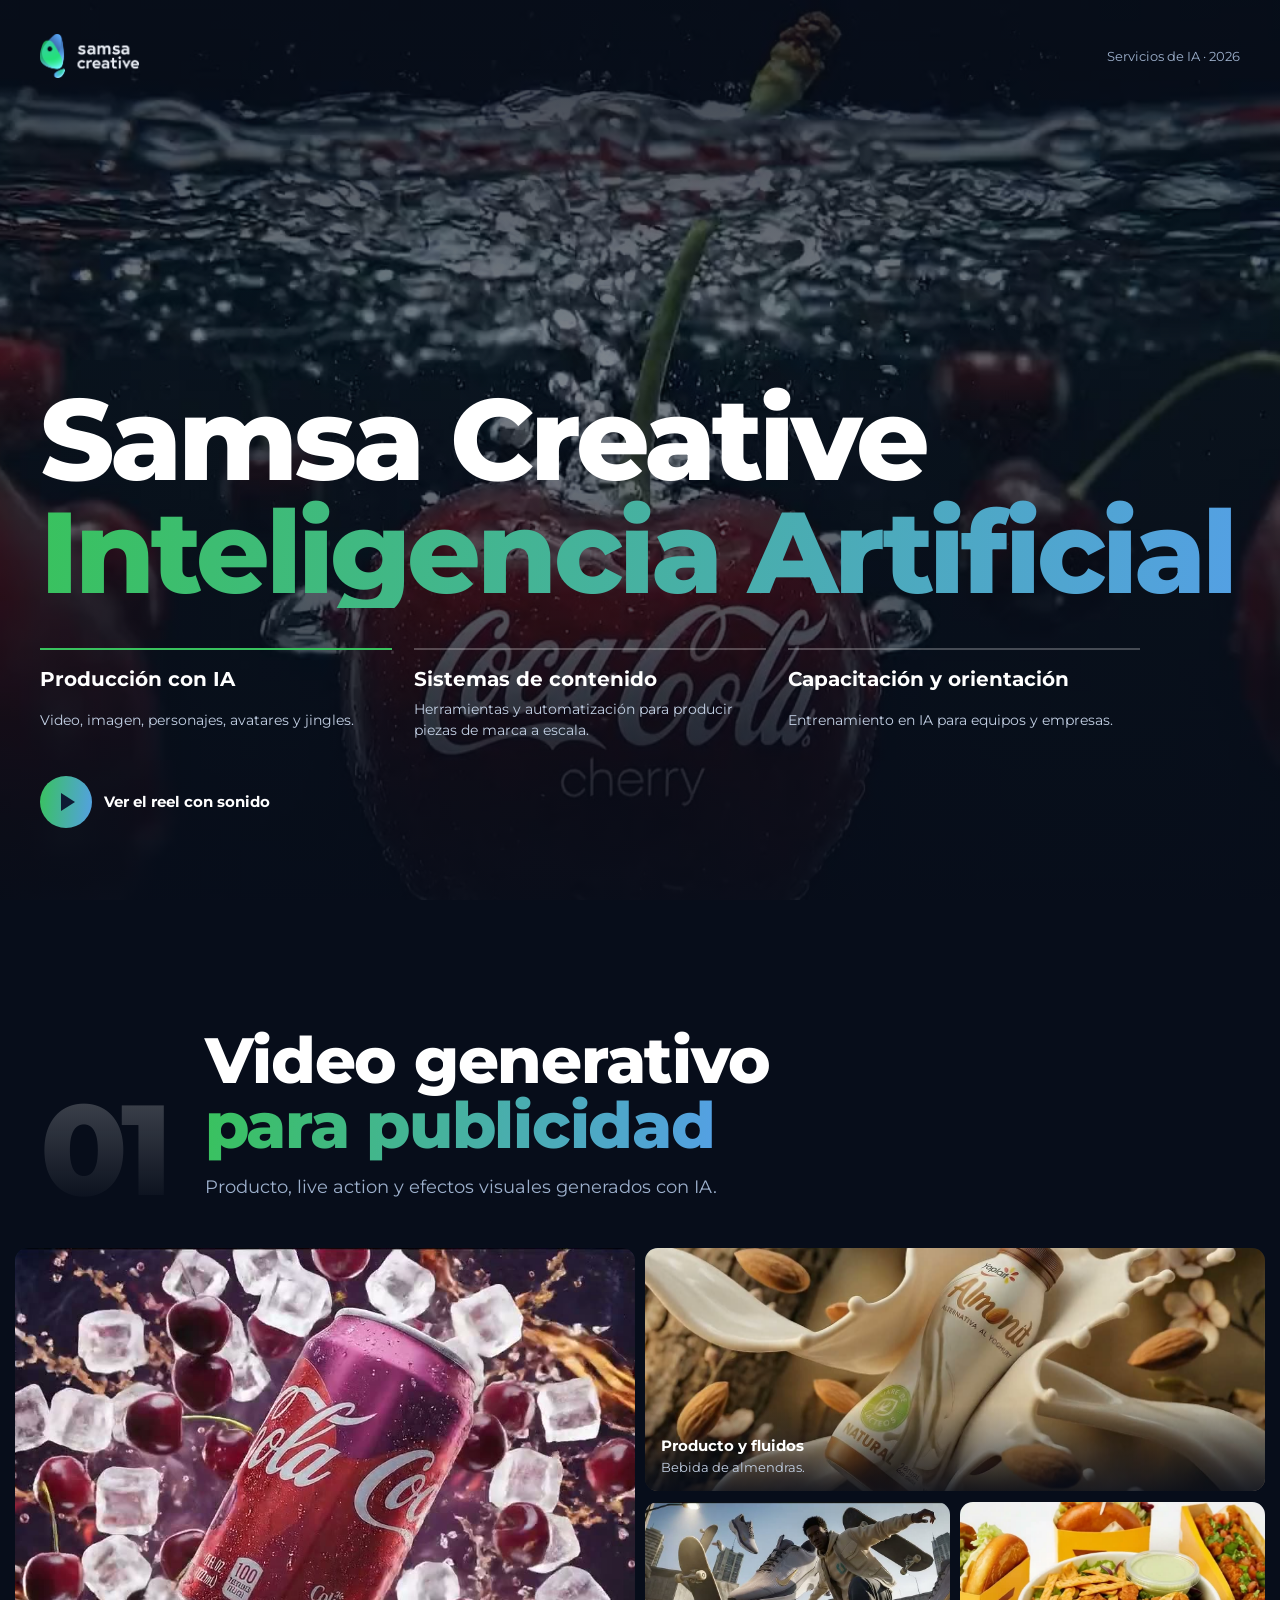
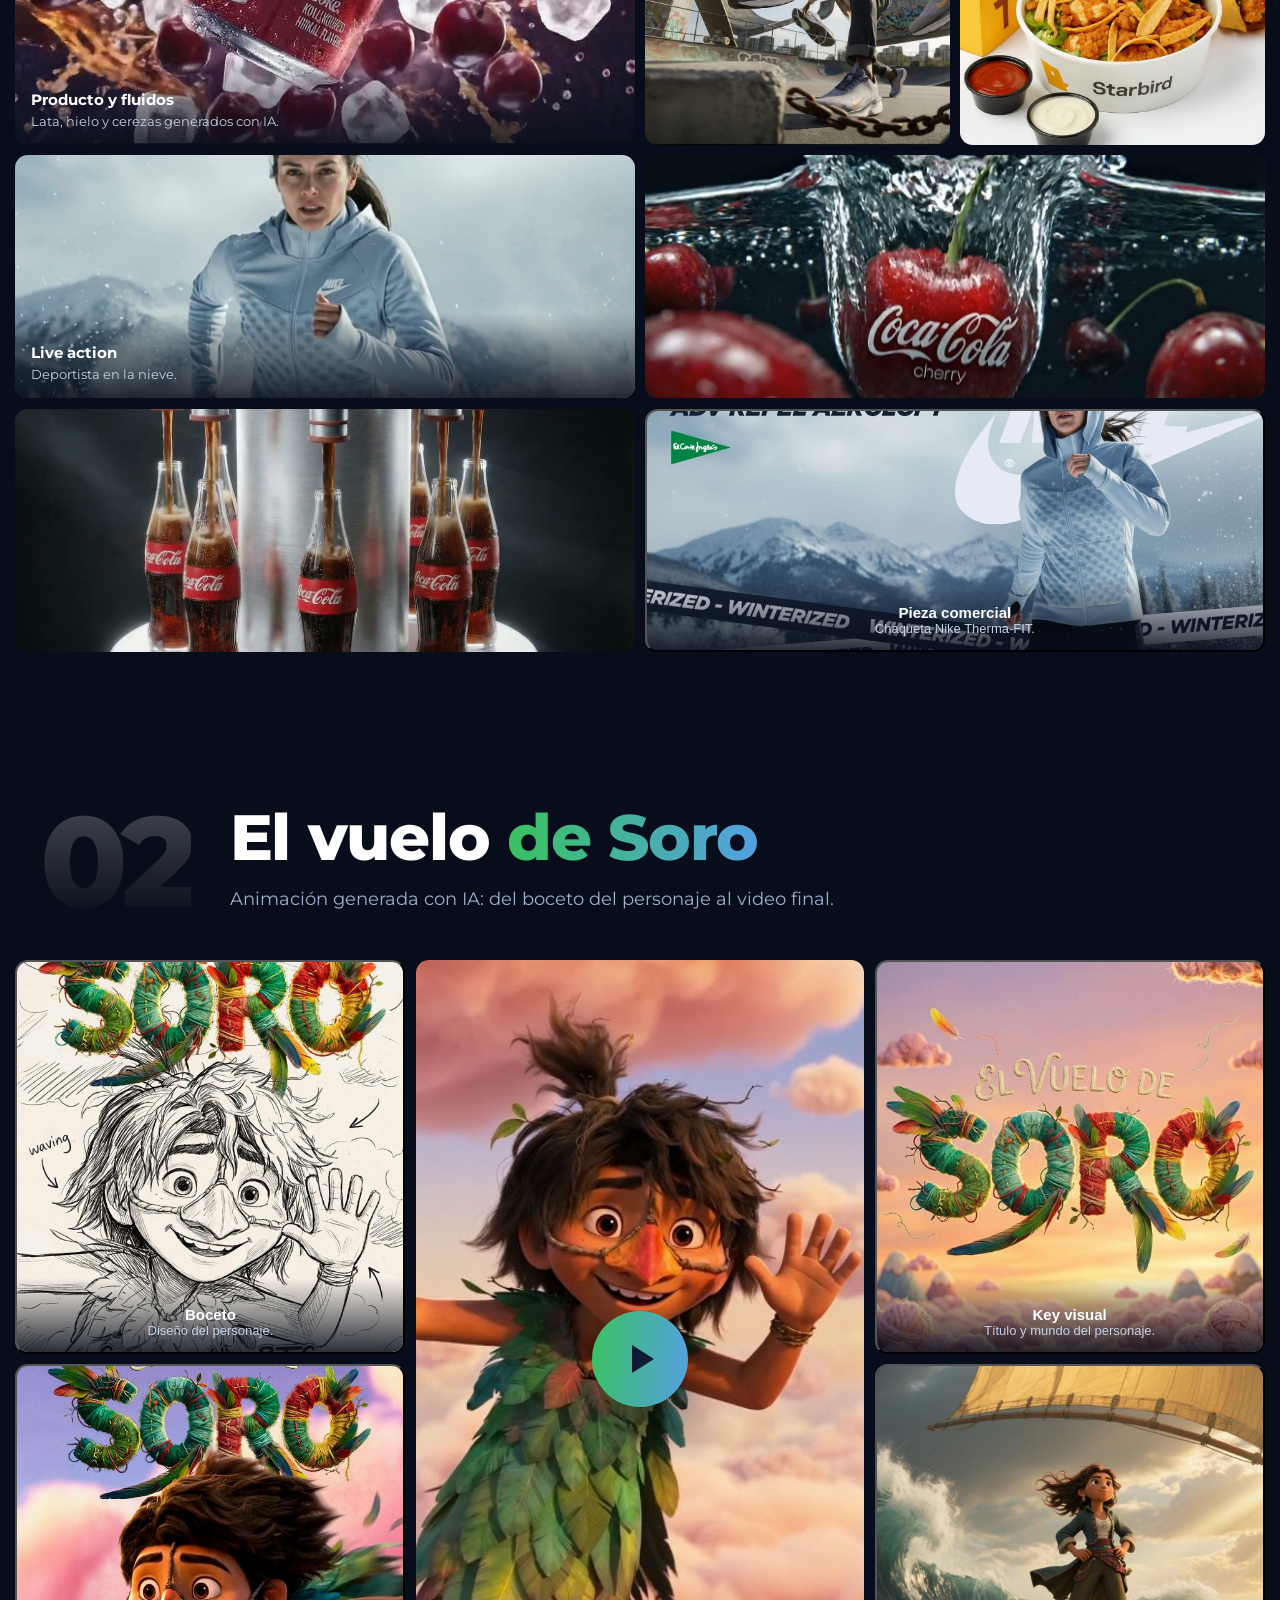
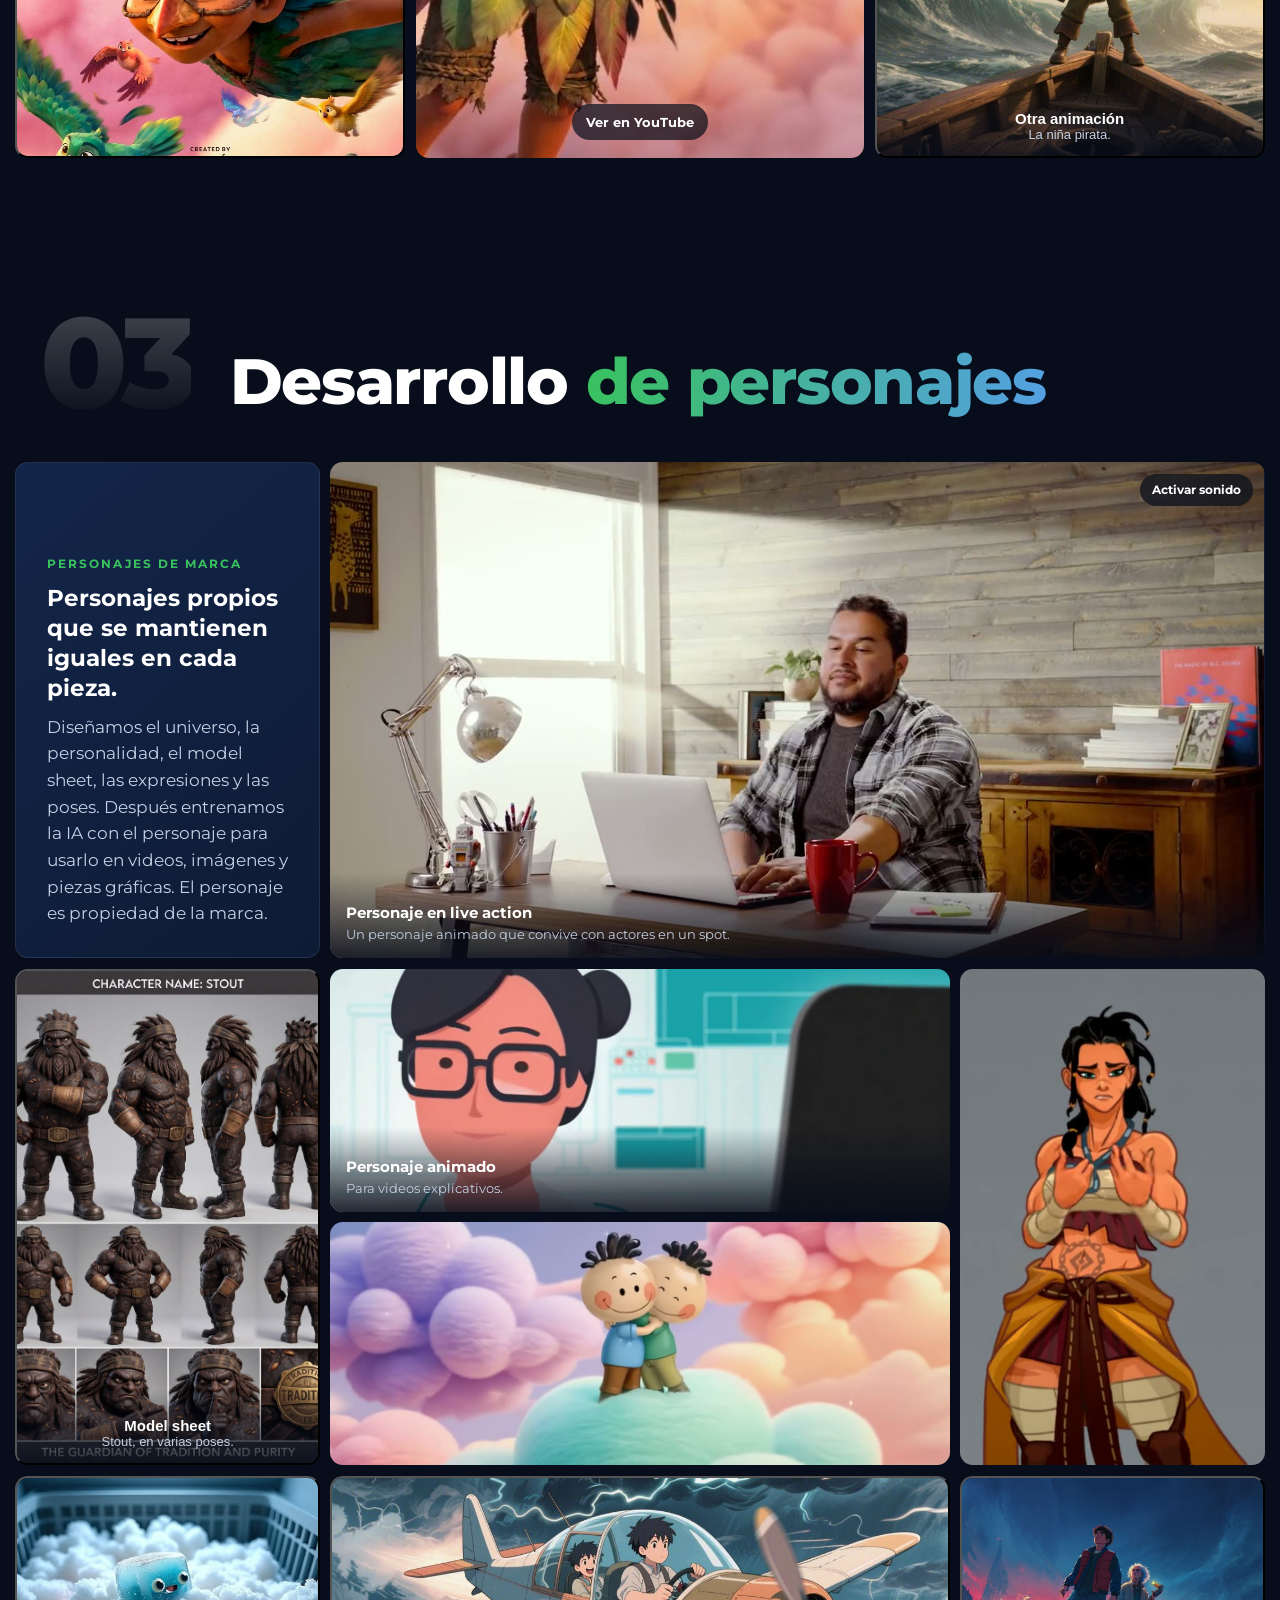
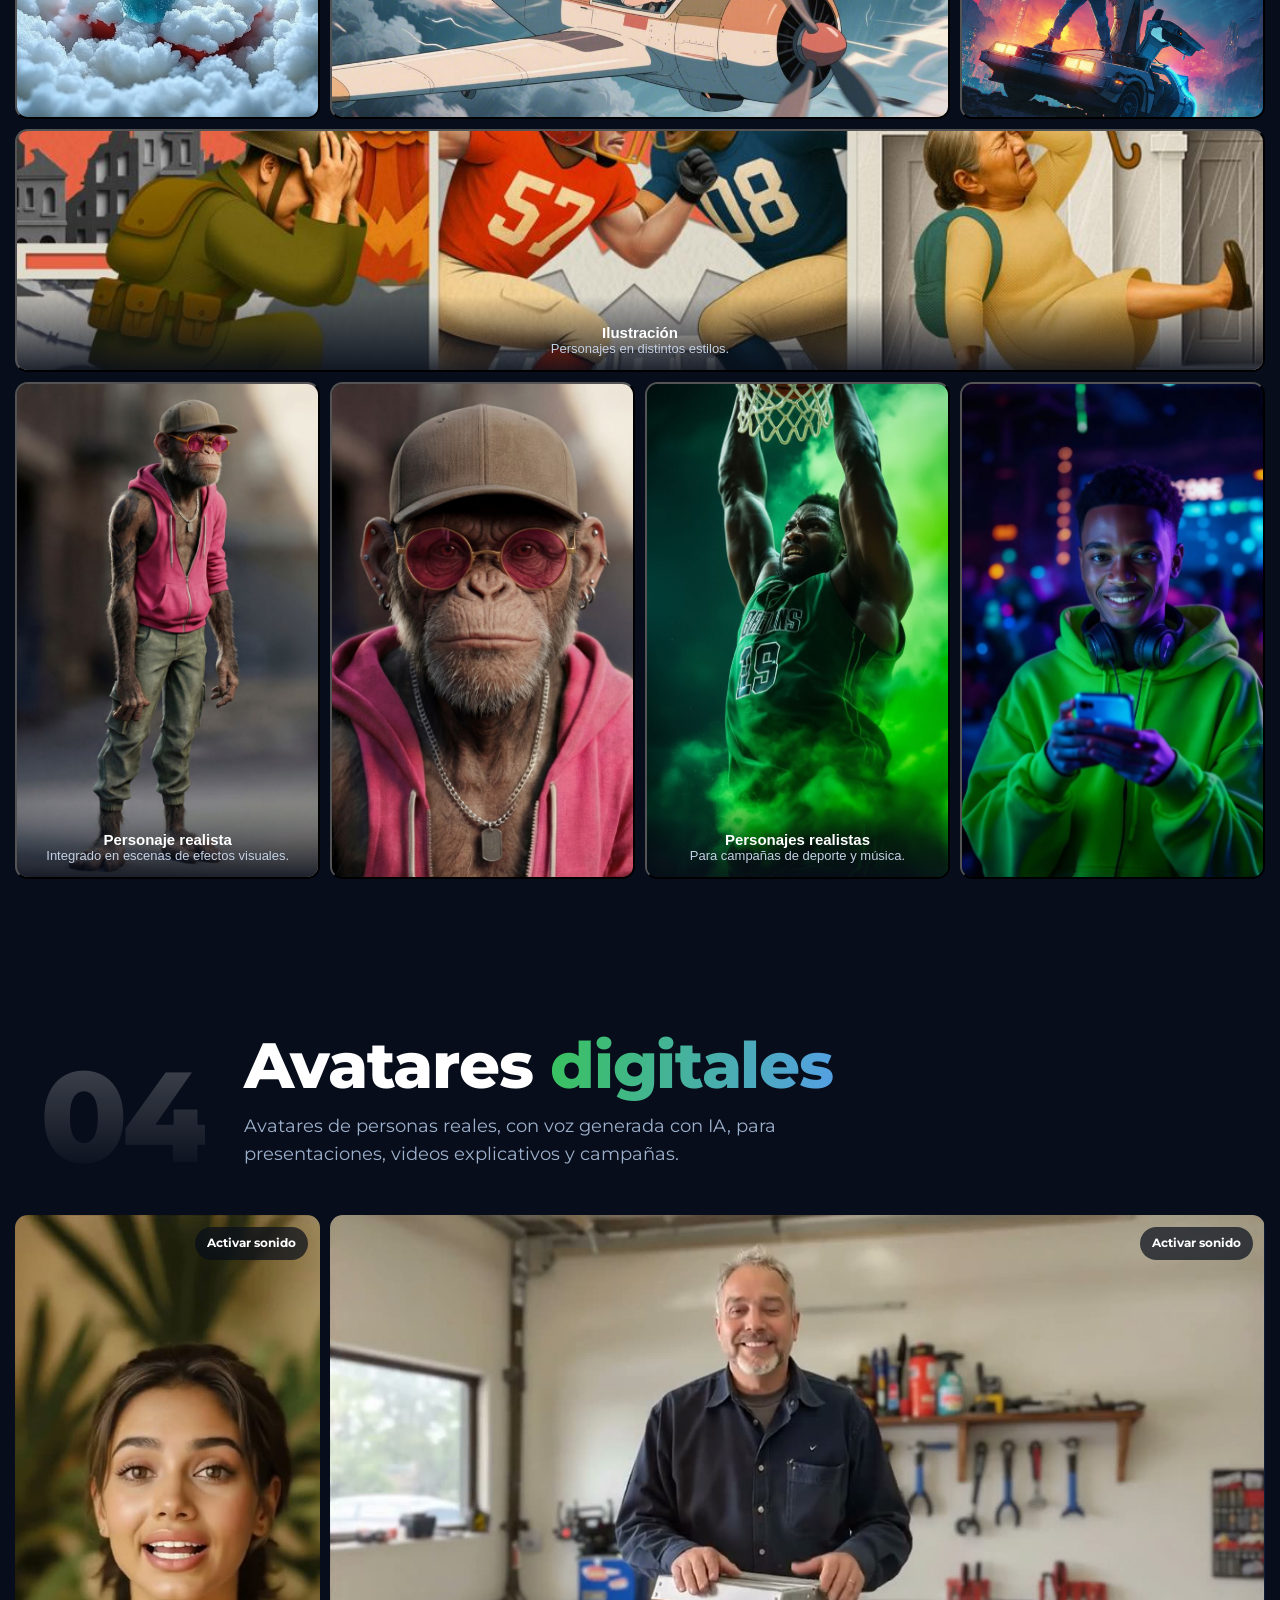
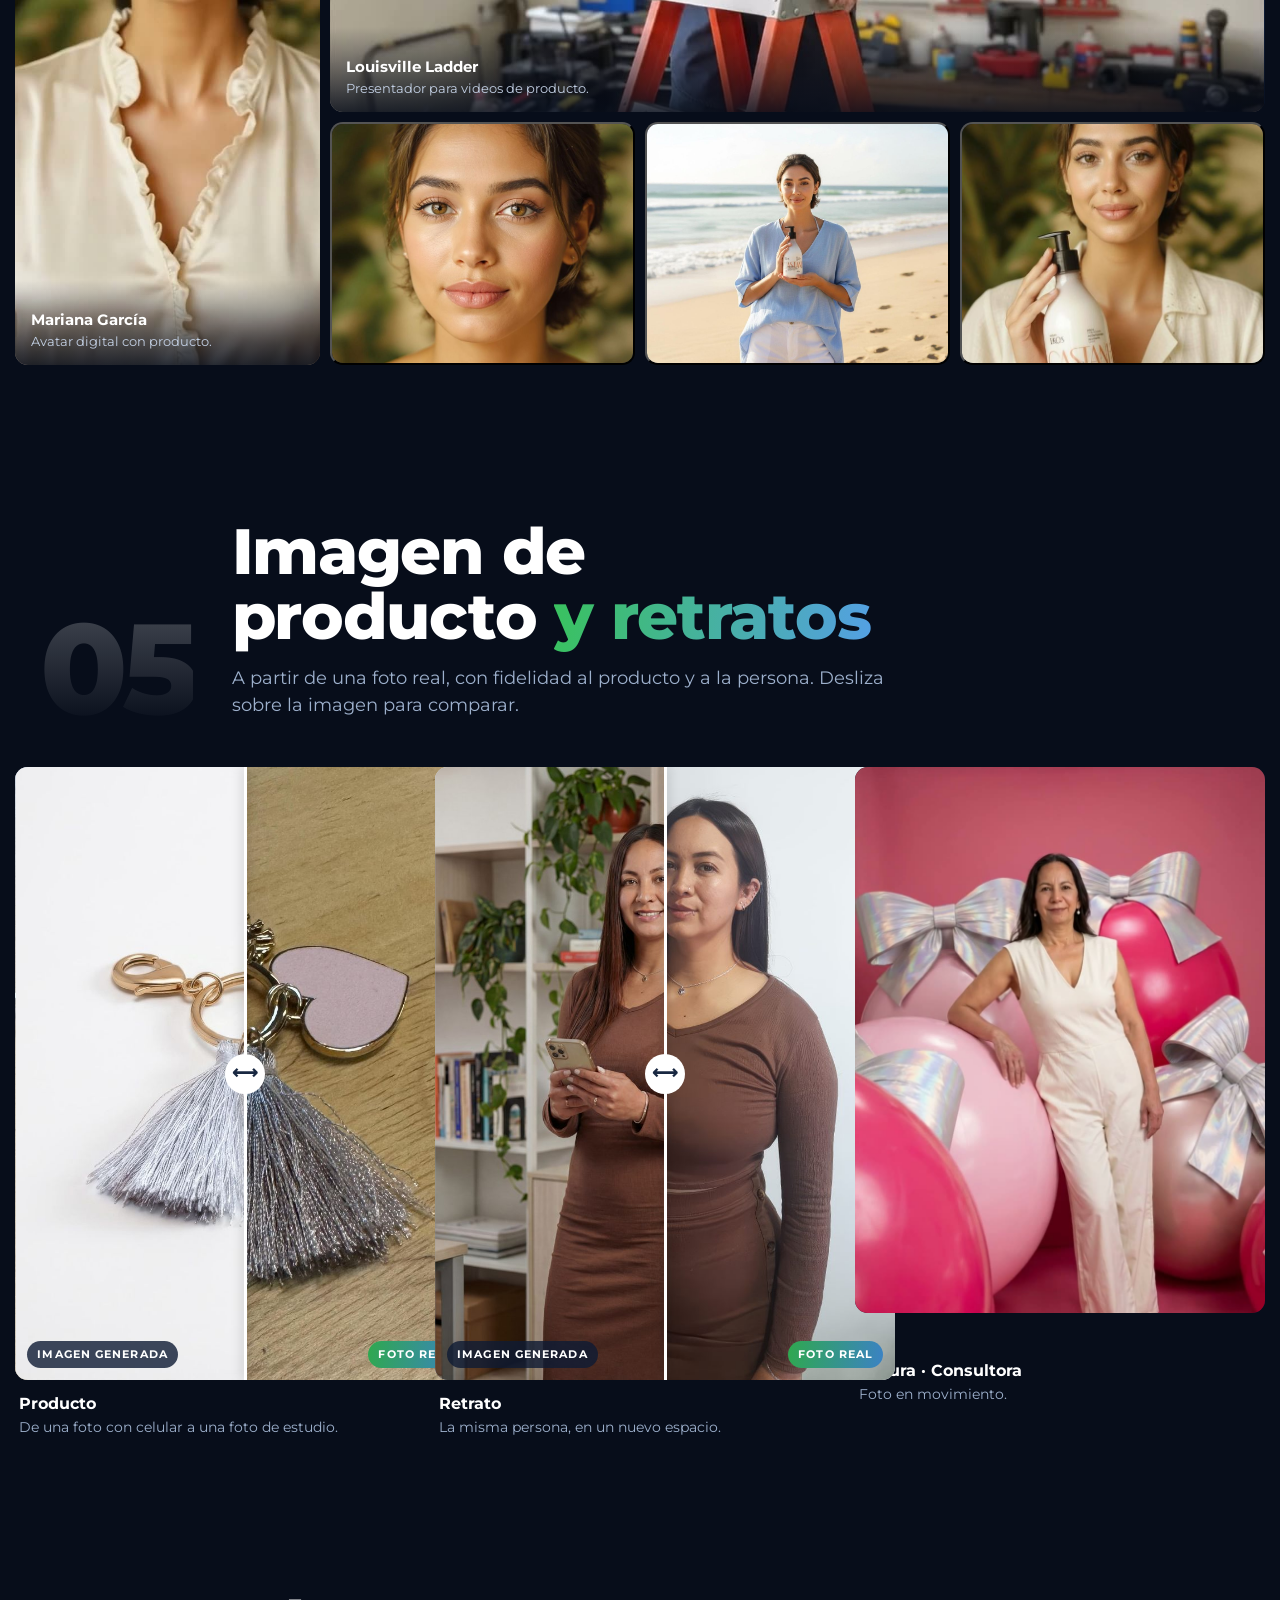
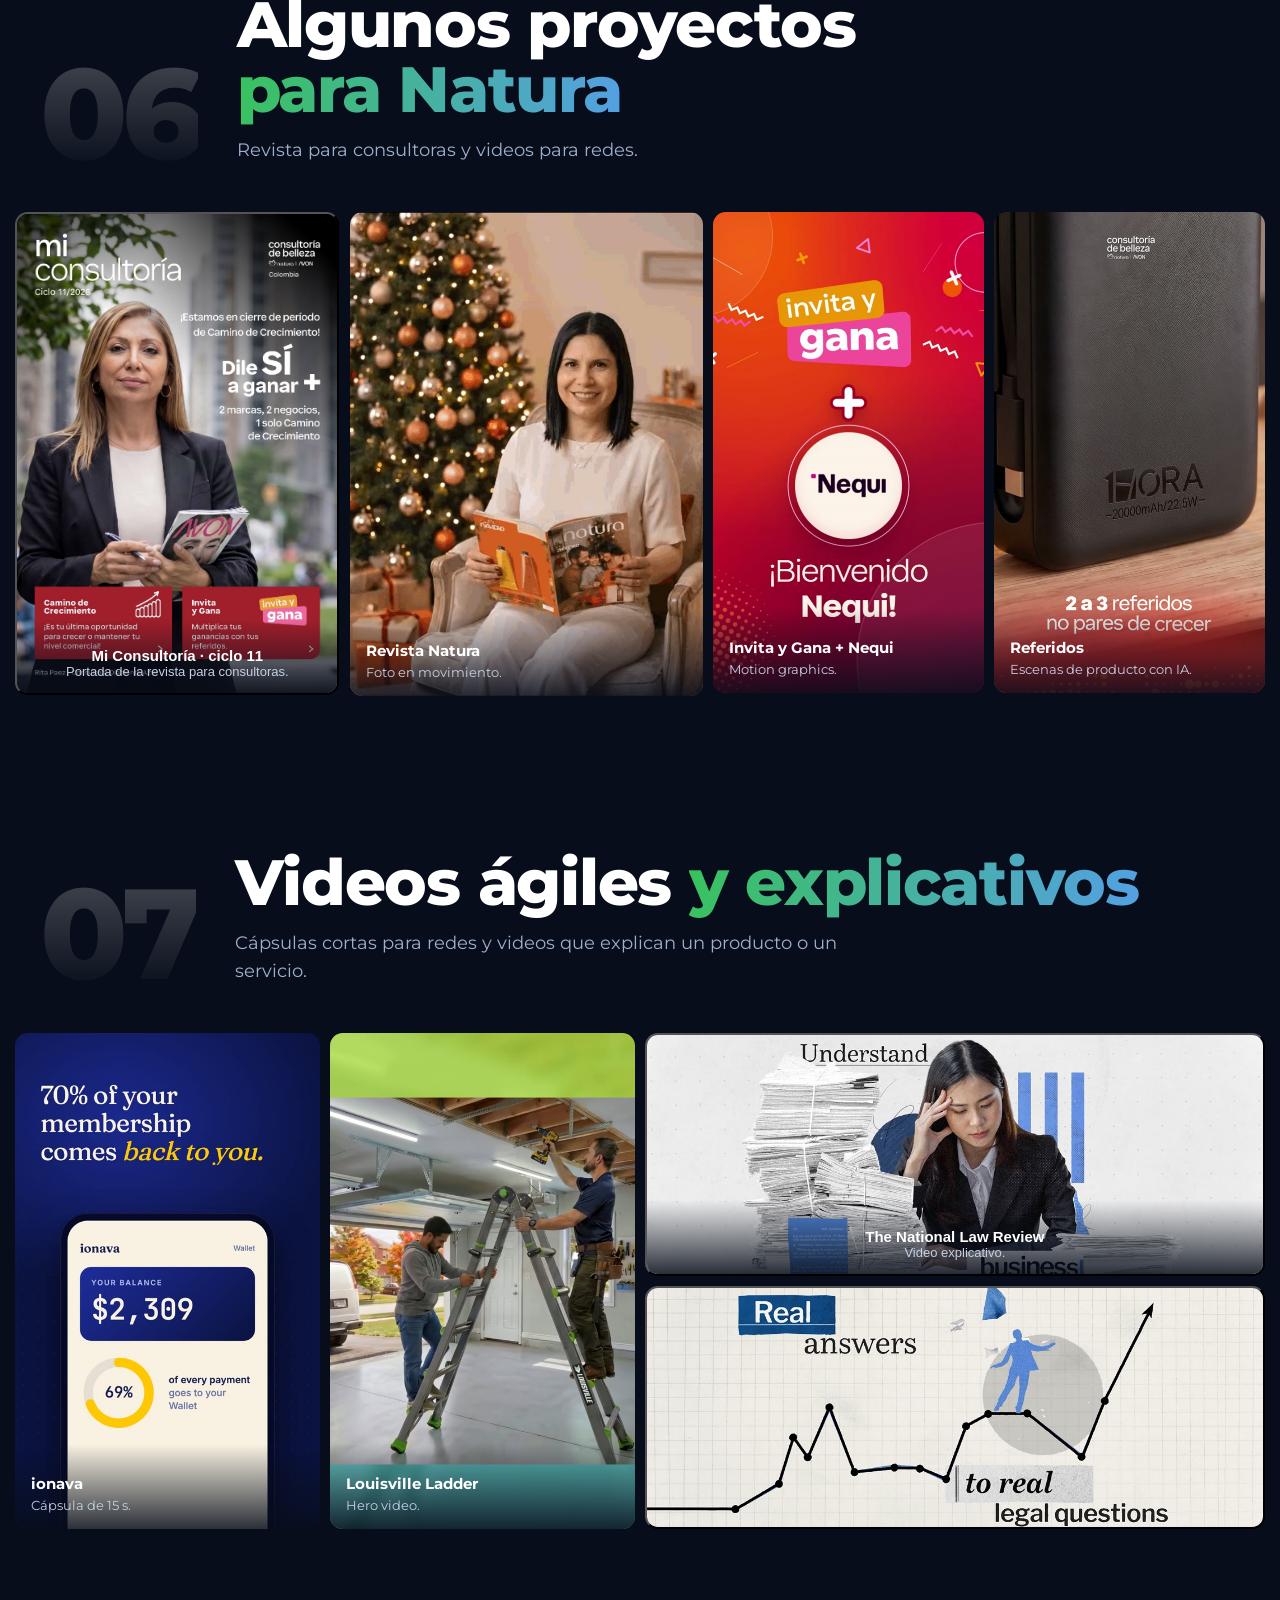
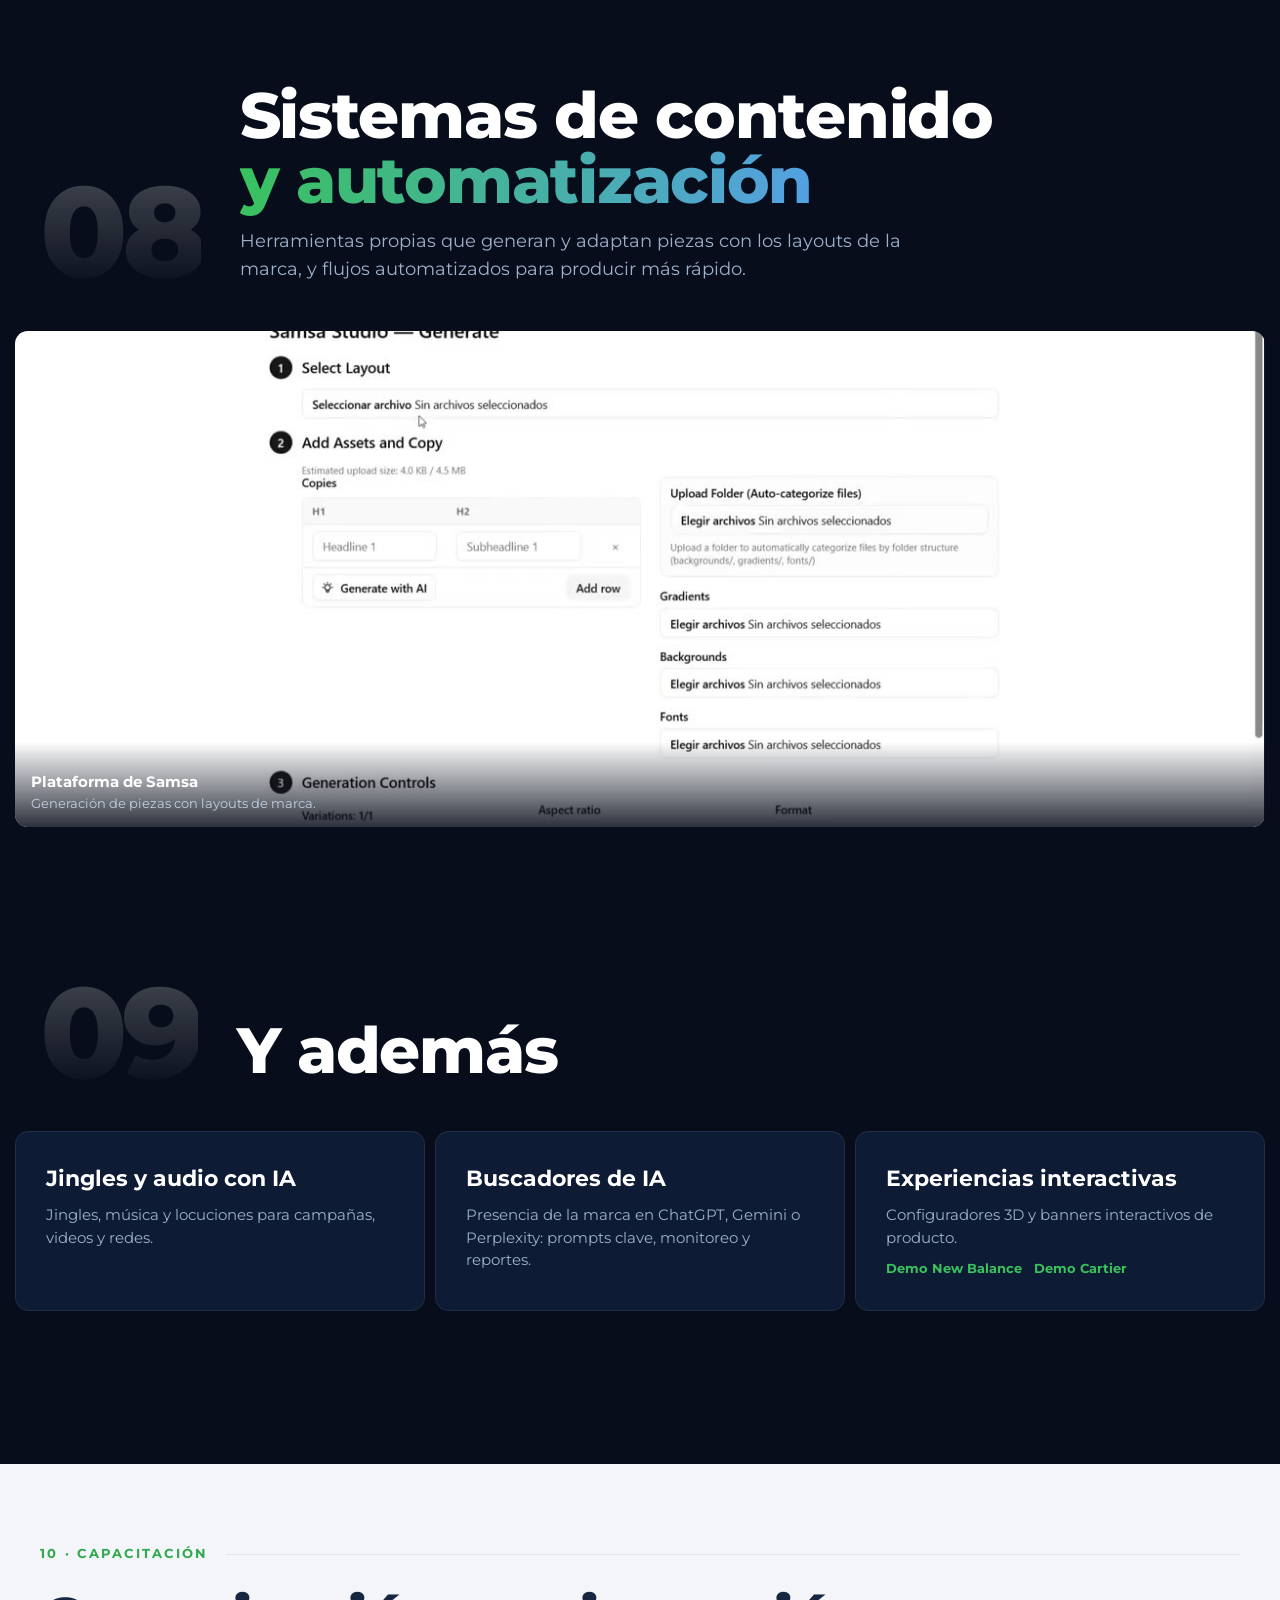
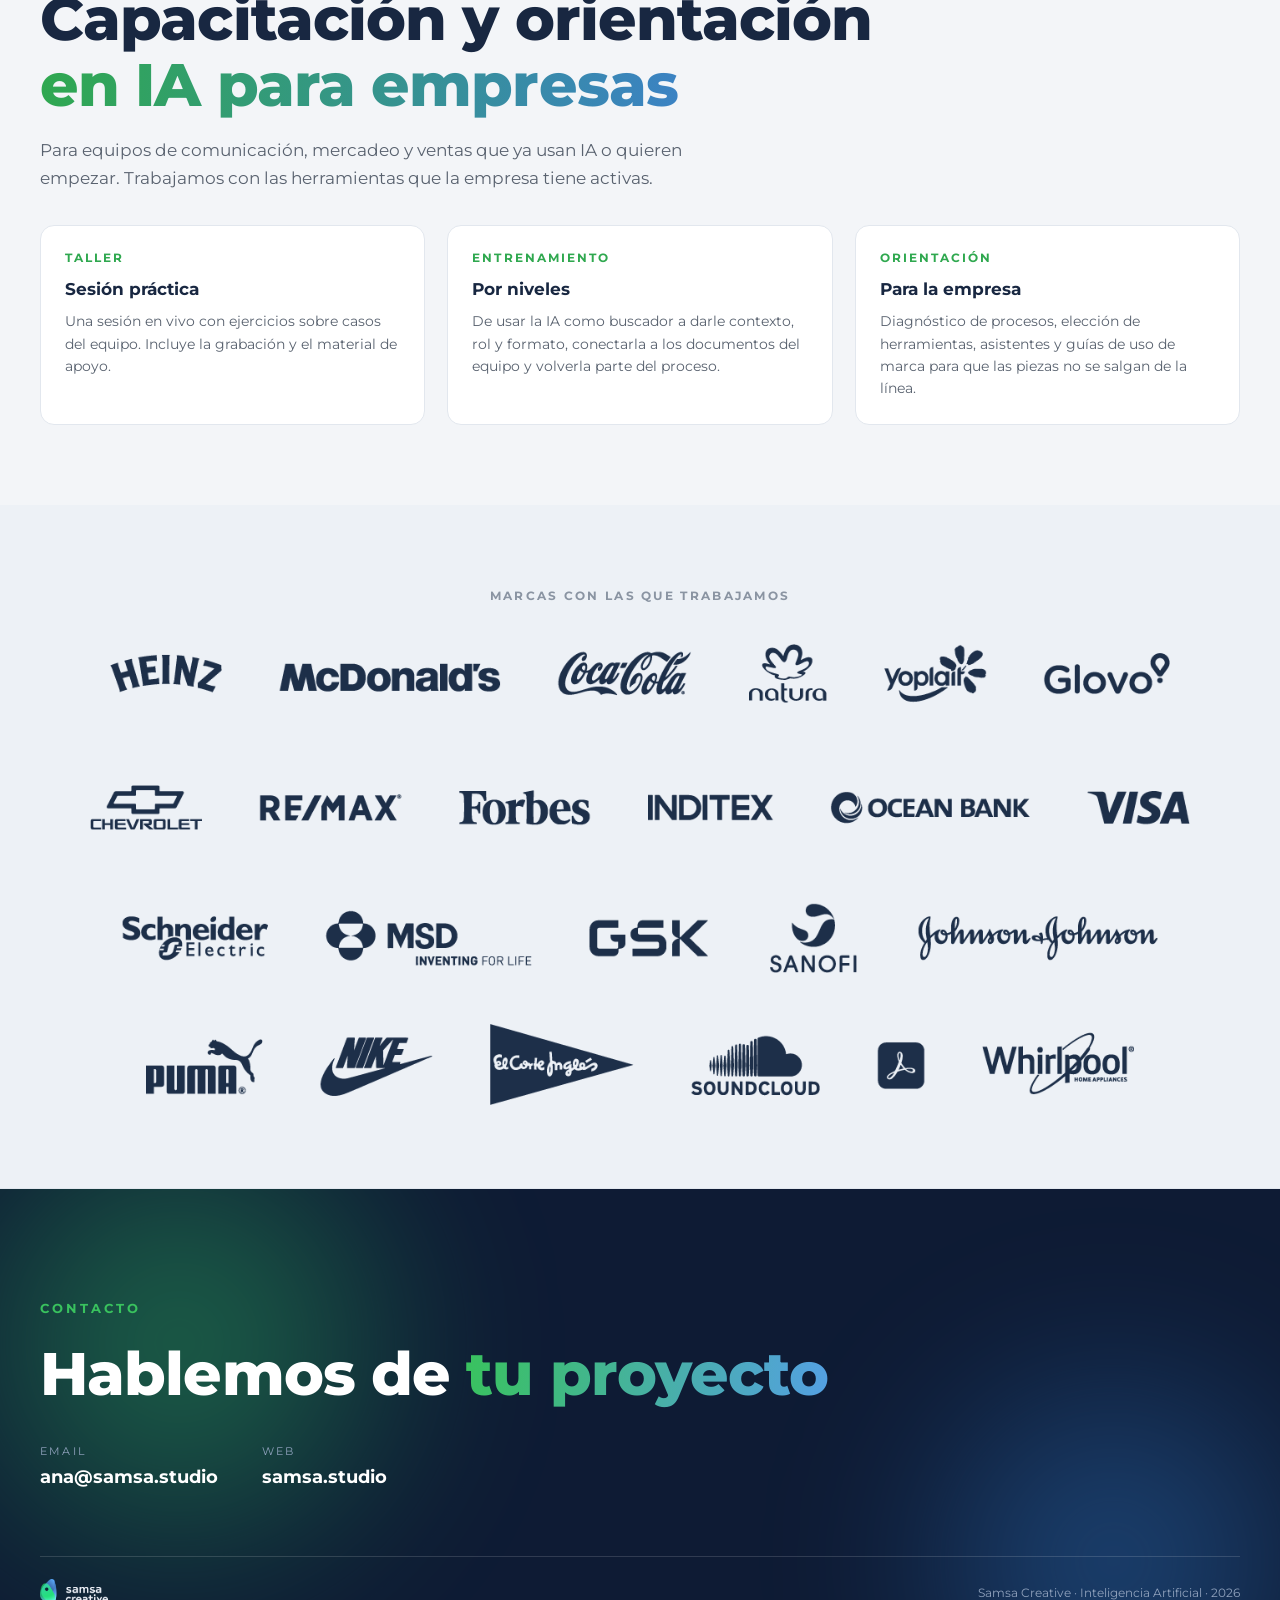
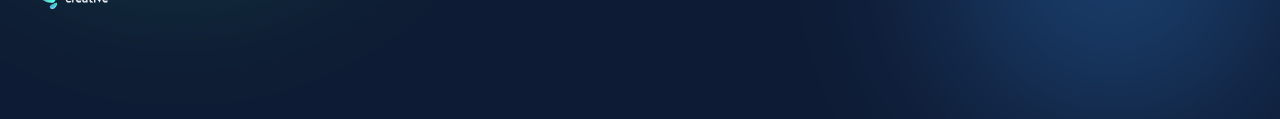
==== index.html @ 508be41d "Landing de servicios de IA de Samsa Co-Authored-By: Claude Opus 5.5 <noreply@anthropic.com>" ====
<!DOCTYPE html>
<html lang="es">
<head>
<meta charset="utf-8">
<meta name="viewport" content="width=device-width, initial-scale=1, viewport-fit=cover">
<title>Samsa · IA generativa</title>
<meta name="robots" content="noindex">
<meta name="description" content="Servicios de inteligencia artificial de Samsa Creative: video, imagen, personajes, jingles, sistemas de contenido y capacitación para empresas.">
<link rel="stylesheet" href="https://fonts.googleapis.com/css2?family=Montserrat:ital,wght@0,400;0,500;0,600;0,700;0,800;1,400&display=swap">
<style>

/* Layout: línea de landings Samsa (hero navy con aurora, bloques claros, rótulos verdes, titulares con degradé). El concepto a crayón entra como una hoja de papel dentro de ese sistema. */
:root{
  --ground:#F3F5F8; --tint:#EDF1F6; --card:#fff; --line:#E2E7EE;
  --ink:#182741; --hero:#0E1B34; --muted:#59626F; --label:#8A94A2;
  --green:#2FA84F; --green-br:#39C25E; --blue:#3B82C4; --blue-br:#54A0E4;
  --paper:#f6f1e8; --teal:#5f9c9a;
  --sans:'Montserrat',-apple-system,BlinkMacSystemFont,'Segoe UI','Helvetica Neue',Arial,sans-serif;
  color-scheme:light;
}
*{box-sizing:border-box}
body{margin:0;background:var(--ground);color:var(--ink);font-family:var(--sans);font-size:16px;line-height:1.55;-webkit-font-smoothing:antialiased}
img{max-width:100%;display:block}
p{margin:0} h1,h2,h3{margin:0;text-wrap:balance}
.wrap{max-width:960px;margin:0 auto;padding-inline:clamp(16px,4vw,40px)}
.wide{max-width:1280px;margin:0 auto;padding-inline:clamp(16px,4vw,40px)}
.num{font-variant-numeric:tabular-nums}
.grad{padding-right:.03em;background:linear-gradient(96deg,var(--green),var(--blue));-webkit-background-clip:text;background-clip:text;color:transparent}

/* hero */
.hero{position:relative;background:var(--hero);color:#fff;overflow:hidden}
.hero__inner{position:relative;z-index:2;max-width:1280px;margin:0 auto;padding:34px clamp(16px,4vw,40px) clamp(44px,6vw,72px)}
.hero__bar{display:flex;align-items:center;justify-content:space-between;gap:20px;flex-wrap:wrap}
.hero__logo{height:clamp(38px,3.4vw,50px);width:auto}
.hero__date{font-size:13px;color:#9DB0CC}
.hero__grid{display:grid;grid-template-columns:minmax(0,1fr) minmax(0,1.15fr);gap:clamp(28px,4vw,64px);align-items:center;margin-top:clamp(40px,6vw,80px)}
.hero__eyebrow{font-size:12.5px;font-weight:700;letter-spacing:.24em;text-transform:uppercase;color:var(--green-br);margin:0 0 22px}
.hero__title{font-weight:800;font-size:clamp(44px,6.6vw,88px);line-height:1.04;letter-spacing:-.03em}
.hero__title .grad{background:linear-gradient(96deg,var(--green-br),var(--blue-br));-webkit-background-clip:text;background-clip:text}
.hero__sub{max-width:38ch;color:#C3D0E4;font-size:clamp(15px,1.5vw,18px);font-weight:500;line-height:1.5;margin-top:28px;padding-top:24px;border-top:1px solid rgba(255,255,255,.18)}
.facts{display:flex;flex-wrap:wrap;gap:14px 40px;margin-top:32px}
.fact{display:flex;flex-direction:column;gap:3px}
.fact__v{font-size:clamp(24px,3vw,34px);font-weight:400;line-height:1;color:#fff}
.fact:first-child .fact__v{color:var(--green-br)}
.fact__k{font-size:11px;letter-spacing:.14em;text-transform:uppercase;color:#8FA1BC}
.hero__fig{margin:0;border-radius:14px;overflow:hidden;box-shadow:0 30px 60px -30px rgba(0,0,0,.6)}
.hero__fig img{width:100%;height:auto}
.hero__fig figcaption{background:rgba(255,255,255,.06);color:#9DB0CC;font-size:12px;padding:10px 14px;letter-spacing:.04em}
.aurora{position:absolute;inset:0;z-index:1;overflow:hidden}
.blob{position:absolute;border-radius:50%;filter:blur(70px);opacity:.5}
.blob.b1{width:52vw;height:52vw;left:-12vw;top:-14vw;background:radial-gradient(circle,#2EBE63,transparent 62%)}
.blob.b2{width:46vw;height:46vw;right:-10vw;top:6vw;background:radial-gradient(circle,#2F79C8,transparent 62%)}
.blob.b3{width:40vw;height:40vw;left:26vw;bottom:-18vw;background:radial-gradient(circle,#1FA0A6,transparent 62%)}
@media (prefers-reduced-motion:no-preference){
  .blob.b1{animation:d1 20s ease-in-out infinite}.blob.b2{animation:d2 24s ease-in-out infinite}.blob.b3{animation:d3 28s ease-in-out infinite}
}
@keyframes d1{50%{transform:translate(6vw,4vw)}}@keyframes d2{50%{transform:translate(-5vw,5vw)}}@keyframes d3{50%{transform:translate(4vw,-4vw)}}

/* bloques */
.block{padding-block:clamp(56px,8vw,88px)}
.block--tint{background:var(--tint)}
.block--paper{background:var(--paper)}
.seclabel{font-size:12.5px;font-weight:700;letter-spacing:.18em;text-transform:uppercase;color:var(--green);margin:0 0 30px;display:flex;align-items:center;gap:18px}
.seclabel::after{content:"";flex:1;height:1px;background:var(--line)}
.block--paper .seclabel::after{background:#e2d9c8}
.bigt{font-weight:800;font-size:clamp(32px,4.8vw,60px);line-height:1.1;letter-spacing:-.015em}
.body-lg{font-size:17px;color:var(--muted);line-height:1.68;max-width:62ch;margin-top:24px}
.body-lg p+p{margin-top:15px}

/* reel */
.reel{display:block;position:relative;overflow:hidden;background:var(--hero);color:#fff;text-decoration:none}
.reel img{width:100%;aspect-ratio:21/9;object-fit:cover;transition:transform .7s cubic-bezier(.22,1,.36,1)}
.reel:hover img,.reel:focus-visible img{transform:scale(1.03)}
.reel__bar{position:absolute;left:0;right:0;bottom:0;display:flex;align-items:flex-end;justify-content:space-between;gap:18px;flex-wrap:wrap;padding:clamp(18px,4vw,54px);background:linear-gradient(to top,rgba(14,27,52,.92),rgba(14,27,52,.3) 70%,transparent)}
.reel__l b{display:block;font-weight:700;font-size:clamp(22px,4vw,48px);line-height:1.14;letter-spacing:-.015em}
.reel__l span{font-size:clamp(13px,1.4vw,16px);color:#AEBED4;display:block;margin-top:7px;max-width:44ch}
.cta{display:inline-flex;align-items:center;gap:9px;padding:11px 22px;border-radius:40px;background:linear-gradient(96deg,var(--green-br),var(--blue-br));color:#0E1B34;font-weight:800;font-size:13.5px;white-space:nowrap}
.cta::before{content:"";border-left:11px solid #0E1B34;border-top:7px solid transparent;border-bottom:7px solid transparent}

/* quiénes somos */
.cols3{display:grid;grid-template-columns:repeat(3,minmax(0,1fr));gap:22px;margin-top:40px}
.pill{background:var(--card);border:1px solid var(--line);border-radius:14px;padding:28px 28px 30px;position:relative;overflow:hidden;transition:transform .3s cubic-bezier(.22,1,.36,1),box-shadow .3s}
.pill::after{content:"";position:absolute;left:0;right:0;top:0;height:3px;background:linear-gradient(96deg,#39C25E,#54A0E4);opacity:0;transition:opacity .3s}
.pill:hover{transform:translateY(-5px);box-shadow:0 18px 38px rgba(24,39,65,.13)}
.pill:hover::after{opacity:1}
.pill__k{font-size:20px;font-weight:400;line-height:1.2;margin-bottom:12px}
.pill__k .g{color:var(--green)}
.pill p{font-size:14px;color:var(--muted);line-height:1.6}
.pill p+p{margin-top:10px}
.bleed{display:grid;grid-template-columns:repeat(3,minmax(0,1fr));gap:2px;background:var(--line)}
.cell{position:relative;background:var(--card);overflow:hidden}
.cell img{width:100%;aspect-ratio:4/3;object-fit:cover;transition:transform .7s cubic-bezier(.22,1,.36,1)}
.cell:hover img{transform:scale(1.04)}
.cap2{position:absolute;left:0;right:0;bottom:0;padding:clamp(14px,1.8vw,24px);background:linear-gradient(to top,rgba(14,27,52,.93),rgba(14,27,52,.4) 65%,transparent);color:#fff}
.cap2 b{display:block;font-weight:400;font-size:clamp(15px,1.6vw,20px);line-height:1.15}
.cap2 span{display:block;font-size:clamp(11.5px,1.1vw,13px);color:#C3D0E4;margin-top:4px}
.marcas{background:var(--tint);border-bottom:1px solid var(--line);padding-block:clamp(46px,6.5vw,88px)}
.marcas .k{font-size:11.5px;font-weight:700;letter-spacing:.2em;text-transform:uppercase;color:var(--label);text-align:center;margin-bottom:clamp(24px,3vw,40px)}
.marcas img{width:100%;max-width:1100px;margin-inline:auto;height:auto}

/* concepto */
.concept-note{display:inline-flex;align-items:center;gap:10px;margin-top:22px;font-size:13px;color:var(--muted);background:#fff;border:1px solid #e2d9c8;border-radius:40px;padding:8px 16px}
.concept-note b{color:var(--ink)}
.howto{display:flex;align-items:center;gap:12px;margin:clamp(34px,4vw,48px) 0 14px;font-size:14px;font-weight:600;color:var(--ink)}
.howto svg{width:44px;height:20px;flex:none}
.compare{display:grid;grid-template-columns:1fr;gap:clamp(36px,5vw,64px)}
.cap{display:flex;gap:6px 18px;flex-wrap:wrap;align-items:baseline}
.opt{font-size:clamp(22px,2.6vw,30px);font-weight:800;letter-spacing:-.01em;margin-top:clamp(28px,4vw,44px)}
.opt span{display:block;font-size:12px;font-weight:700;letter-spacing:.18em;text-transform:uppercase;color:var(--green);margin-bottom:6px}
.opt2{margin-top:clamp(56px,7vw,88px);padding-top:clamp(8px,2vw,16px);border-top:1px solid #e2d9c8}
.sheet{margin-top:clamp(56px,7vw,88px)}
.sheet h3{font-size:clamp(22px,2.6vw,30px);font-weight:800;letter-spacing:-.01em}
.sheet p{font-size:16px;color:var(--muted);max-width:62ch;margin-top:12px}
.sheet figure{margin:24px 0 0;background:#fff;border:1px solid #e2d9c8;border-radius:14px;overflow:hidden}
.sheet img{width:100%;height:auto}
.sheet-ph{position:relative;margin-top:24px;display:grid;grid-template-columns:repeat(4,minmax(0,1fr));gap:14px;padding:clamp(16px,2.5vw,28px);background:#fff;border:1px solid #e2d9c8;border-radius:14px}
.sheet-ph span{display:flex;align-items:flex-end;justify-content:center;aspect-ratio:3/4;border:2px dashed #d9cfbd;border-radius:10px;padding:12px;font-size:12px;font-weight:700;letter-spacing:.14em;text-transform:uppercase;color:var(--label);background:var(--paper)}
.sheet-ph span.wide2{grid-column:span 2;aspect-ratio:auto;min-height:120px}
.sheet-ph em{position:absolute;top:50%;left:50%;transform:translate(-50%,-50%);font-style:normal;font-size:13px;font-weight:800;letter-spacing:.06em;text-transform:uppercase;padding:10px 18px;border-radius:40px;background:linear-gradient(96deg,var(--green-br),var(--blue-br));color:#0E1B34;white-space:nowrap}
@media (max-width:620px){.sheet-ph{grid-template-columns:repeat(2,minmax(0,1fr))}}
[data-style-only][hidden]{display:none!important}
.ba{position:relative;aspect-ratio:16/9;max-width:100%;overflow:hidden;border-radius:14px;background:#e9e2d4;user-select:none;touch-action:pan-y;cursor:ew-resize;box-shadow:0 20px 40px -26px rgba(24,39,65,.45)}
.ba img{position:absolute;inset:0;width:100%;height:100%;object-fit:cover;pointer-events:none}
.ba .top{clip-path:inset(0 0 0 var(--pos,50%))}
.ba .line{position:absolute;top:0;bottom:0;left:var(--pos,50%);width:3px;margin-left:-1.5px;background:#fff;box-shadow:0 0 0 1px rgba(14,27,52,.25);pointer-events:none}
.ba .knob{position:absolute;top:50%;left:var(--pos,50%);transform:translate(-50%,-50%);display:flex;align-items:center;gap:6px;padding:9px 14px;border-radius:40px;background:linear-gradient(96deg,var(--green-br),var(--blue-br));color:#0E1B34;font-size:12px;font-weight:800;letter-spacing:.06em;text-transform:uppercase;white-space:nowrap;box-shadow:0 6px 18px rgba(14,27,52,.35);pointer-events:none}
.ba .knob svg{width:14px;height:14px}
.ba input{position:absolute;inset:0;width:100%;height:100%;opacity:0;margin:0;pointer-events:none}
.ba input:focus-visible ~ .knob{outline:3px solid var(--ink);outline-offset:3px}
.ba .tag{position:absolute;top:12px;font-size:10.5px;letter-spacing:.18em;text-transform:uppercase;font-weight:700;padding:6px 10px;border-radius:30px;pointer-events:none}
.ba .tag.l{left:12px;background:rgba(14,27,52,.78);color:#fff}
.ba .tag.r{right:12px;background:rgba(255,255,255,.92);color:var(--ink)}
.ba.touched .knob span{display:none}
.cap{margin-top:14px;display:grid;gap:4px}
.cap b{font-size:15px}
.cap p{font-size:14px;color:var(--muted)}
.traits{display:grid;grid-template-columns:repeat(3,minmax(0,1fr));gap:22px;margin-top:clamp(36px,4vw,52px)}
.trait{background:#fff;border:1px solid #e2d9c8;border-radius:14px;padding:24px;display:grid;gap:8px;align-content:start;min-width:0}
.trait h3{font-size:17px;font-weight:700}
.trait p{font-size:14px;color:var(--muted);line-height:1.6}
.swatches{display:flex;flex-wrap:wrap;gap:6px;margin-top:4px}
.swatches i{width:26px;height:26px;border-radius:50%;display:block;box-shadow:inset 0 0 0 1px rgba(24,39,65,.12)}

/* desglose */
.tbl-wrap{overflow-x:auto;margin-top:36px;background:#fff;border:1px solid var(--line);border-radius:14px}
table{width:100%;border-collapse:collapse;font-variant-numeric:tabular-nums;min-width:440px}
th{font-size:11px;letter-spacing:.16em;text-transform:uppercase;font-weight:700;color:var(--label);text-align:right;padding:16px 20px;border-bottom:1px solid var(--line)}
th:first-child,td:first-child{text-align:left}
td{padding:16px 20px;text-align:right;border-bottom:1px solid var(--line);font-weight:500}
tfoot td{border-bottom:0;font-weight:800;background:var(--tint)}
.bar{display:block;height:5px;margin-top:8px;border-radius:3px;background:linear-gradient(96deg,var(--green-br),var(--blue-br))}

/* alcance */
.steps{list-style:none;margin:40px 0 0;padding:0;display:grid;grid-template-columns:repeat(5,minmax(0,1fr));gap:1px;background:var(--line);border:1px solid var(--line);border-radius:14px;overflow:hidden;counter-reset:s}
.steps li{background:#fff;padding:22px 20px 24px;display:grid;gap:6px;align-content:start;counter-increment:s;min-width:0}
.steps li::before{content:"0" counter(s);font-size:12px;font-weight:700;letter-spacing:.16em;color:var(--green)}
.steps b{font-size:15px}
.steps span{font-size:13px;color:var(--muted);line-height:1.5}

/* equipo */
.team{display:grid;grid-template-columns:repeat(4,minmax(0,1fr));gap:22px;margin-top:40px}
.team .pill__k{font-size:18px}
.aside{margin-top:22px;font-size:14px;color:var(--muted);font-style:italic}

/* inversión */
.price{background:var(--hero);color:#fff;border-radius:18px;padding:clamp(26px,4vw,52px);display:grid;grid-template-columns:minmax(0,1.2fr) minmax(0,1fr);gap:clamp(26px,4vw,56px);position:relative;overflow:hidden}
.price .seclabel{color:var(--green-br)}
.price .seclabel::after{background:rgba(255,255,255,.15)}
.price .bigt{color:#fff;font-size:clamp(28px,3.8vw,46px)}
.price .grad{background:linear-gradient(96deg,var(--green-br),var(--blue-br));-webkit-background-clip:text;background-clip:text}
.price .body-lg{color:#C3D0E4;font-size:16px}
.opts{display:grid;gap:18px;align-content:start;min-width:0}
.optd{font-size:14px;line-height:1.55;color:#C3D0E4;margin:0}
.optk{font-size:12px;font-weight:800;letter-spacing:.16em;text-transform:uppercase;color:var(--green-br)}
.calc{background:rgba(255,255,255,.06);border:1px solid rgba(255,255,255,.14);border-radius:14px;padding:24px;display:grid;gap:16px;align-content:start;min-width:0}
.calc label{font-size:11.5px;letter-spacing:.16em;text-transform:uppercase;color:#9DB0CC;font-weight:700;display:flex;justify-content:space-between;gap:10px}
.calc output{color:#fff;font-size:15px;letter-spacing:0;text-transform:none}
.calc input[type=range]{width:100%;accent-color:var(--green-br)}
.rowv{display:flex;justify-content:space-between;align-items:baseline;gap:12px;border-top:1px solid rgba(255,255,255,.14);padding-top:14px;font-variant-numeric:tabular-nums}
.rowv span{font-size:14px;color:#9DB0CC}
.rowv b{font-size:17px}
.rowv.total b{font-size:28px;font-weight:800;color:var(--green-br)}
.calc small{color:#8FA1BC;font-size:12.5px;line-height:1.5}

/* condiciones */
.boxes{display:grid;grid-template-columns:repeat(3,minmax(0,1fr));gap:22px;margin-top:22px}
.boxes:has(.box--cond:only-child){grid-template-columns:1fr}
.box--cond ul{grid-template-columns:repeat(2,minmax(0,1fr));gap:10px 32px}
@media (max-width:700px){.box--cond ul{grid-template-columns:1fr}}
.box{background:#fff;border:1px solid var(--line);border-radius:14px;padding:26px;display:grid;gap:14px;align-content:start;min-width:0}
.box .k{font-size:11.5px;font-weight:700;letter-spacing:.18em;text-transform:uppercase;color:var(--label)}
.box ul{margin:0;padding:0;list-style:none;display:grid;gap:10px}
.box li{position:relative;padding-left:18px;font-size:14px;color:var(--muted);line-height:1.55}
.box li::before{content:"";position:absolute;left:0;top:.55em;width:8px;height:8px;border-radius:50%;background:linear-gradient(96deg,var(--green-br),var(--blue-br))}
.box li b{color:var(--ink)}

/* cierre */
.close{position:relative;background:var(--hero);color:#fff;overflow:hidden}
.close .inner{position:relative;z-index:2;padding-block:clamp(64px,9vw,110px)}
.close .bigt{color:#fff}
.close .bigt .grad{background:linear-gradient(96deg,var(--green-br),var(--blue-br));-webkit-background-clip:text;background-clip:text}
.contact{display:flex;gap:44px;flex-wrap:wrap;margin-top:36px}
.contact div{display:grid;gap:4px}
.contact span{font-size:11px;letter-spacing:.2em;text-transform:uppercase;color:#8FA1BC}
.contact b{font-size:18px;user-select:all}
.contact a{color:inherit;text-decoration:none}
.foot{display:flex;justify-content:space-between;align-items:center;gap:16px;flex-wrap:wrap;margin-top:64px;padding-top:22px;border-top:1px solid rgba(255,255,255,.14);font-size:12px;color:#8FA1BC}
.foot img{height:30px;width:auto}

:focus-visible{outline:3px solid var(--blue);outline-offset:3px}
@media (max-width:980px){
  .hero__grid,.price{grid-template-columns:1fr}
  .cols3,.traits,.boxes{grid-template-columns:1fr}
  .team{grid-template-columns:repeat(2,minmax(0,1fr))}
  .steps{grid-template-columns:repeat(2,minmax(0,1fr))}
  .bleed{grid-template-columns:repeat(2,minmax(0,1fr))}
}
@media (max-width:520px){.team,.steps{grid-template-columns:1fr}}


/* ionava: línea Samsa + línea de tiempo de cortes como pieza del hero */
:root{--io-navy:#0B1340;--io-cobalt:#1E2D9C;--io-gold:#FFC801}
html{background:var(--ground)}
.tk{font-size:11.5px;font-weight:700;letter-spacing:.18em;text-transform:uppercase;color:var(--green)}
.traits{grid-template-columns:repeat(4,minmax(0,1fr))}
.trait{border-color:var(--line)}
.quote{margin:34px 0 0;padding:4px 0 4px 22px;border-left:3px solid var(--green-br);font-size:clamp(18px,2vw,22px);font-weight:700;line-height:1.45;max-width:48ch;color:var(--ink)}
/* hero: cortes */
.cut{margin:0;background:rgba(255,255,255,.05);border:1px solid rgba(255,255,255,.14);border-radius:14px;padding:clamp(18px,2.5vw,28px);display:grid;gap:10px;min-width:0}
.cut__head{display:flex;justify-content:space-between;gap:10px;font-size:11px;font-weight:700;letter-spacing:.16em;text-transform:uppercase;color:#9DB0CC}
.cut__head span:last-child{color:var(--green-br)}
.cut__bar{display:grid;gap:3px;margin-bottom:8px}
.cut__bar.a{grid-template-columns:repeat(6,minmax(0,1fr))}
.cut__bar.b{grid-template-columns:repeat(4,minmax(0,1fr));width:66.666%}
.cut__bar span{min-width:0;height:62px;display:flex;align-items:flex-end;padding:8px;border-radius:6px;font-size:11.5px;font-weight:700;line-height:1.2;color:#fff;background:linear-gradient(160deg,var(--io-cobalt),var(--io-navy));border-top:3px solid var(--green-br);overflow-wrap:anywhere}
.cut__bar.b span{border-top-color:var(--blue-br)}
.cut__ruler{display:grid;grid-template-columns:repeat(6,1fr) auto;font-size:10.5px;color:#8FA1BC;border-top:1px dashed rgba(255,255,255,.2);padding-top:6px}
.cut figcaption{font-size:12.5px;color:#9DB0CC;line-height:1.5;margin-top:4px}
/* contenido */
.vids{display:grid;grid-template-columns:3fr 2fr;gap:22px;margin-top:40px}
.vid{background:#fff;border:1px solid var(--line);border-radius:14px;padding:26px;min-width:0}
.vid__h{display:grid;gap:4px;padding-bottom:16px;border-bottom:1px solid var(--line)}
.vid__h h3{font-size:19px;font-weight:800}
.caps{list-style:none;margin:0;padding:0;counter-reset:c}
.caps[start="7"]{counter-reset:c 6}
.caps li{counter-increment:c;display:grid;grid-template-columns:38px 1fr;column-gap:8px;padding:14px 0;border-bottom:1px dashed var(--line)}
.caps li:last-child{border-bottom:0;padding-bottom:0}
.caps li::before{content:counter(c,decimal-leading-zero);grid-row:span 2;font-size:12px;font-weight:700;letter-spacing:.12em;color:var(--green);padding-top:2px}
.caps b{font-size:15px}
.caps p{font-size:14px;color:var(--muted);line-height:1.55}
/* niveles */
.levels{display:grid;grid-template-columns:1fr 1fr;gap:22px;margin-top:40px}
.level{background:#fff;border:1px solid var(--line);border-radius:14px;padding:clamp(24px,3vw,36px);display:grid;gap:12px;align-content:start;min-width:0}
.level h3{font-size:clamp(24px,2.8vw,32px);font-weight:800;letter-spacing:-.01em}
.level__d{font-size:15px;color:var(--muted);line-height:1.6}
.level ul{margin:4px 0 0;padding:0;list-style:none;display:grid;gap:8px}
.level li{position:relative;padding-left:18px;font-size:14px;color:var(--muted)}
.level li::before{content:"";position:absolute;left:0;top:.55em;width:8px;height:8px;border-radius:50%;background:linear-gradient(96deg,var(--green-br),var(--blue-br))}
.level__p{display:flex;justify-content:space-between;align-items:baseline;gap:12px;margin-top:10px;padding-top:18px;border-top:1px solid var(--line)}
.level__p span{font-size:13px;color:var(--label);font-weight:600}
.level__p b{font-size:clamp(28px,3.4vw,40px);font-weight:800;color:var(--ink)}
.level--hi{background:var(--hero);border-color:var(--hero);color:#fff}
.level--hi .tk{color:var(--green-br)}
.level--hi .level__d,.level--hi li{color:#C3D0E4}
.level--hi .level__p{border-top-color:rgba(255,255,255,.15)}
.level--hi .level__p b{color:#fff}
.level--hi .level__p span{color:#8FA1BC}
/* mensualidad */
.plans{display:grid;grid-template-columns:repeat(3,minmax(0,1fr));gap:22px;margin-top:40px}
.plan{background:#fff;border:1px solid var(--line);border-radius:14px;padding:24px;display:grid;gap:6px;min-width:0}
.plan b{font-size:clamp(26px,3vw,34px);font-weight:800}
.plan__m{font-size:13.5px;color:var(--muted)}
.plan--on{background:var(--hero);border-color:var(--hero);color:#fff}
.plan--on .tk{color:var(--green-br)}
.plan--on .plan__m{color:#C3D0E4}
.menu-grid{display:grid;grid-template-columns:1fr 1fr;gap:22px;margin-top:22px}
table.menu{min-width:0}
table.menu td{padding:12px 4px;font-size:14px;color:var(--muted)}
table.menu td:last-child{color:var(--ink);font-weight:800;white-space:nowrap}
.tbl-wrap{border:0;border-radius:0}
/* cronograma */
.tl{list-style:none;margin:36px 0 0;padding:0;background:#fff;border:1px solid var(--line);border-radius:14px;overflow:hidden}
.tl li{display:grid;grid-template-columns:140px 1fr;gap:16px;padding:18px 24px;border-bottom:1px solid var(--line)}
.tl li:last-child{border-bottom:0}
.tl .d{font-size:12px;font-weight:700;letter-spacing:.14em;text-transform:uppercase;color:var(--label);padding-top:2px}
.tl .d.g{color:var(--green)}
.tl b{font-size:15px}
.tl p{font-size:14px;color:var(--muted);margin-top:4px}
.boxes2{display:grid;grid-template-columns:1fr 1.4fr;gap:22px;margin-top:22px}
@media (max-width:980px){.traits{grid-template-columns:1fr 1fr}.vids,.levels,.menu-grid,.boxes2{grid-template-columns:1fr}}
@media (max-width:620px){.traits,.plans{grid-template-columns:1fr}.tl li{grid-template-columns:1fr;gap:4px}.cut__bar span{height:72px;font-size:10.5px;padding:6px}.cut__bar.b{width:100%}.cut__ruler{display:none}}
@media (max-width:620px){.hero__title{font-size:clamp(34px,10vw,44px)}.cut__bar.a{grid-template-columns:repeat(3,minmax(0,1fr))}.cut__bar.b{grid-template-columns:repeat(2,minmax(0,1fr))}.cut__head{flex-wrap:wrap}.hero__date{font-size:12px}}
/* v2 */
.vid--one{margin-top:36px}
.vid--one .caps{display:grid;grid-template-columns:1fr 1fr;column-gap:40px}
.vid--one .caps li:nth-last-child(2){border-bottom:0}
.refs{display:grid;gap:36px;margin-top:36px}
.refs__t{font-size:clamp(20px,2.2vw,26px);font-weight:800;margin-bottom:0}
.refs__g{grid-template-columns:repeat(3,minmax(0,1fr))}
.refs__g span{aspect-ratio:9/16;max-height:340px;width:100%}
.cmp{min-width:460px}
.cmp th,.cmp td{text-align:right}
.cmp th:first-child,.cmp td:first-child{text-align:left}
.cmp td:nth-child(2){color:var(--label);text-decoration:line-through}
.cmp td:nth-child(3){color:var(--green);font-weight:800}
.cmp th:nth-child(3){color:var(--green)}
.months{list-style:none;margin:22px 0 0;padding:0;display:grid;grid-template-columns:repeat(3,minmax(0,1fr));gap:22px}
.months li{background:#fff;border:1px solid var(--line);border-radius:14px;padding:24px;display:grid;gap:6px;align-content:start;min-width:0}
.months b{font-size:17px}
.months p{font-size:14px;color:var(--muted);line-height:1.55}
@media (max-width:980px){.months{grid-template-columns:1fr}}
@media (max-width:620px){.vid--one .caps{grid-template-columns:1fr}.vid--one .caps li:nth-last-child(2){border-bottom:1px dashed var(--line)}.refs__g{grid-template-columns:repeat(3,minmax(0,1fr));gap:8px;padding:12px}.refs__g span{font-size:9px;padding:6px}}
.planbox{margin-top:36px;background:var(--hero);color:#fff;border-radius:14px;padding:clamp(22px,3vw,32px);display:grid;grid-template-columns:auto 1fr;gap:12px 40px;align-items:center}
.planbox .tk{color:var(--green-br);display:block;margin-bottom:6px}
.planbox b{font-size:clamp(30px,4vw,44px);font-weight:800}
.planbox small{font-size:16px;font-weight:500;color:#9DB0CC}
.planbox p{font-size:15px;color:#C3D0E4;max-width:44ch}
.planbox p b{font-size:inherit;color:#fff}
@media (max-width:620px){.planbox{grid-template-columns:1fr}}
.vid--other{margin-top:22px}
.vid__n{font-size:14px;color:var(--muted)}
.others{list-style:none;margin:0;padding:0;display:grid;grid-template-columns:repeat(4,minmax(0,1fr));gap:20px;padding-top:16px}
.others li{display:grid;gap:4px;align-content:start;min-width:0}
.others b{font-size:15px}
.others p{font-size:14px;color:var(--muted);line-height:1.55}
.refs__t .tk{display:block;margin-bottom:4px}
@media (max-width:980px){.others{grid-template-columns:1fr 1fr}}
@media (max-width:620px){.others{grid-template-columns:1fr}}
/* v3: referencias verticales y caminos */
.refrow{display:grid;grid-template-columns:repeat(4,minmax(0,1fr));gap:18px;margin-top:16px}
.ref{display:grid;gap:10px;text-decoration:none;color:var(--ink);min-width:0}
.ref img{width:100%;aspect-ratio:9/16;object-fit:cover;border-radius:12px;box-shadow:0 18px 36px -24px rgba(24,39,65,.5);transition:transform .4s cubic-bezier(.22,1,.36,1)}
.ref:hover img{transform:translateY(-4px)}
.ref span{font-size:13px;color:var(--muted);line-height:1.45}
.ref b{display:block;font-size:14px;color:var(--ink)}
.paths{display:grid;grid-template-columns:1fr 1fr;gap:22px;margin-top:40px}
.path{background:#fff;border:1px solid var(--line);border-radius:14px;padding:clamp(24px,3vw,36px);display:grid;gap:12px;align-content:start;min-width:0}
.path h3{font-size:clamp(22px,2.6vw,30px);font-weight:800;letter-spacing:-.01em}
.path p{font-size:15px;color:var(--muted);line-height:1.6}
.path ul{margin:0;padding:0;list-style:none;display:grid;gap:8px}
.path li{position:relative;padding-left:18px;font-size:14px;color:var(--muted)}
.path li::before{content:"";position:absolute;left:0;top:.55em;width:8px;height:8px;border-radius:50%;background:linear-gradient(96deg,var(--green-br),var(--blue-br))}
.path--hi{background:var(--hero);border-color:var(--hero);color:#fff}
.path--hi .tk{color:var(--green-br)}
.path--hi p,.path--hi li{color:#C3D0E4}
.kvbox{margin-top:22px}
@media (max-width:980px){.refrow{grid-template-columns:repeat(3,minmax(0,1fr))}.paths{grid-template-columns:1fr}}
@media (max-width:620px){.refrow{grid-template-columns:repeat(2,minmax(0,1fr))}}
/* v6: 2 + 2 en una línea */
.refs{grid-template-columns:1fr 1fr;gap:clamp(22px,3vw,40px)}
.refrow{grid-template-columns:1fr 1fr}
@media (max-width:620px){.refs{grid-template-columns:1fr}}
/* v7: recomendación antes de los caminos */
.reco{margin-top:36px;background:#fff;border:1px solid var(--line);border-left:4px solid var(--green-br);border-radius:14px;padding:22px 26px;display:grid;gap:6px;}
.reco p{font-size:16px;color:var(--ink);line-height:1.6;font-weight:500}
.paths{margin-top:22px}
.ref{margin:0}
.ref video{width:100%;aspect-ratio:9/16;object-fit:cover;border-radius:12px;box-shadow:0 18px 36px -24px rgba(24,39,65,.5);background:#0B1340;display:block}
/* v8: explicación por nivel y entregables */
.refs__d{font-size:14.5px;color:var(--muted);line-height:1.55;margin-top:8px;max-width:52ch}
.incl{list-style:none;margin:40px 0 0;padding:0;display:grid;grid-template-columns:repeat(3,minmax(0,1fr));gap:1px;background:var(--line);border:1px solid var(--line);border-radius:14px;overflow:hidden}
.incl li{background:#fff;padding:26px 26px 28px;display:grid;gap:6px;align-content:start;min-width:0}
.incl b{font-size:clamp(18px,1.8vw,22px);font-weight:800;color:var(--ink)}
.incl b::before{content:"";display:block;width:28px;height:4px;border-radius:2px;margin-bottom:14px;background:linear-gradient(96deg,var(--green-br),var(--blue-br))}
.incl span{font-size:14.5px;color:var(--muted);line-height:1.5}
.boxcond{margin-top:22px}
.boxcond ul{grid-template-columns:repeat(2,minmax(0,1fr));gap:10px 32px}
@media (max-width:980px){.incl{grid-template-columns:1fr 1fr}}
@media (max-width:620px){.incl,.boxcond ul{grid-template-columns:1fr}}
.level{display:flex;flex-direction:column}.level__p{margin-top:auto;padding-top:18px}.level ul{margin-bottom:18px}

.boxes2--incl{margin-top:36px}
/* v9: sistema de créditos, equipo, flujo */
.pend{margin-top:16px;border:2px dashed var(--line);border-radius:12px;padding:16px 18px;font-size:14px;color:var(--muted);display:flex;gap:10px;align-items:baseline;flex-wrap:wrap}
.pend b{font-size:11.5px;letter-spacing:.16em;text-transform:uppercase;color:#C77700}
.how{list-style:none;margin:40px 0 0;padding:0;display:grid;grid-template-columns:repeat(3,minmax(0,1fr));gap:22px}
.how li{background:#fff;border:1px solid var(--line);border-radius:14px;padding:26px;display:grid;gap:8px;align-content:start;min-width:0}
.how__n{width:38px;height:38px;border-radius:50%;display:grid;place-items:center;font-weight:800;color:#0E1B34;background:linear-gradient(96deg,var(--green-br),var(--blue-br))}
.how b{font-size:18px;line-height:1.3}
.how p{font-size:14.5px;color:var(--muted);line-height:1.55}
.credit{margin-top:22px;background:var(--hero);color:#fff;border-radius:14px;padding:clamp(22px,3vw,32px);display:grid;grid-template-columns:minmax(0,340px) 1fr;gap:20px 48px;align-items:center}
.credit .tk{color:var(--green-br);display:block;margin-bottom:10px}
.credit__row{display:flex;justify-content:space-between;align-items:baseline;gap:16px;padding:10px 0;border-top:1px solid rgba(255,255,255,.14)}
.credit__row span{color:#9DB0CC;font-size:15px}
.credit__row b{font-size:24px;font-weight:800;color:#C3D0E4;text-decoration:line-through;text-decoration-thickness:2px}
.credit__row.on b{font-size:34px;color:var(--green-br);text-decoration:none}
.credit p{font-size:16px;color:#C3D0E4;line-height:1.6;max-width:52ch}
.subt{font-size:clamp(22px,2.6vw,30px);font-weight:800;letter-spacing:-.01em;margin-top:clamp(48px,6vw,72px)}
.subd{font-size:15px;color:var(--muted);margin-top:8px;max-width:70ch}
.calc2{display:grid;grid-template-columns:minmax(0,1fr) 320px;gap:22px;margin-top:22px;align-items:start}
.menu2{background:#fff;border:1px solid var(--line);border-radius:14px;padding:8px 22px 14px;min-width:0}
.menu2__fam{font-size:11.5px;font-weight:700;letter-spacing:.18em;text-transform:uppercase;color:var(--green);padding:18px 0 6px}
.item{display:grid;grid-template-columns:minmax(0,1fr) auto auto;gap:14px;align-items:center;padding:12px 0;border-top:1px solid var(--line)}
.item__t b{display:block;font-size:15px}
.item__t span{font-size:13px;color:var(--muted)}
.item__cr{font-size:14px;font-weight:700;color:var(--label);white-space:nowrap}
.item.on .item__cr{color:var(--green)}
.qty{display:flex;align-items:center;gap:6px}
.qty button{width:36px;height:36px;border-radius:50%;border:1px solid var(--line);background:var(--ground);font-size:18px;font-weight:700;color:var(--ink);cursor:pointer;touch-action:manipulation}
.qty button:hover{border-color:var(--green-br)}
.qty output{min-width:22px;text-align:center;font-weight:800;font-variant-numeric:tabular-nums}
.item.on .qty output{color:var(--green)}
.sum{position:sticky;top:calc(env(safe-area-inset-top,0px) + 16px);background:var(--hero);color:#fff;border-radius:14px;padding:24px;display:grid;gap:4px}
.sum .tk{color:var(--green-br);margin-bottom:8px}
.sum__row{display:flex;justify-content:space-between;align-items:baseline;gap:12px;padding:10px 0;border-top:1px solid rgba(255,255,255,.14)}
.sum__row span{color:#9DB0CC;font-size:14px}
.sum__row b{font-size:20px}
.sum__row b.strike{color:#9DB0CC;text-decoration:line-through}
.sum__row.big b{font-size:32px;color:var(--green-br)}
.sum__row b.ok{color:#fff}
.sum__note{font-size:13px;color:#C3D0E4;line-height:1.5;margin-top:8px}
.reset{margin-top:12px;justify-self:start;background:transparent;border:1px solid rgba(255,255,255,.3);color:#fff;border-radius:40px;padding:8px 16px;font:inherit;font-size:13px;cursor:pointer}
.plan3{min-width:620px}
.plan3 th,.plan3 td{text-align:left}
.plan3 td:nth-child(3),.plan3 td:nth-child(4),.plan3 th:nth-child(3),.plan3 th:nth-child(4){text-align:right;white-space:nowrap}
.plan3 tfoot td{font-weight:800}
.team2{display:grid;grid-template-columns:repeat(4,minmax(0,1fr));gap:18px;margin-top:36px}
.team2 div{background:#fff;border:1px solid var(--line);border-radius:14px;padding:22px;display:grid;gap:6px;align-content:start;min-width:0}
.team2 b{font-size:17px}
.team2 b::before{content:"";display:block;width:28px;height:4px;border-radius:2px;margin-bottom:12px;background:linear-gradient(96deg,var(--green-br),var(--blue-br))}
.team2 p{font-size:14px;color:var(--muted);line-height:1.5}
.flow{list-style:none;margin:40px 0 0;padding:0;display:grid;grid-template-columns:repeat(6,minmax(0,1fr));gap:1px;background:var(--line);border:1px solid var(--line);border-radius:14px;overflow:hidden;counter-reset:f}
.flow li{background:#fff;padding:20px 18px 22px;display:grid;gap:6px;align-content:start;counter-increment:f;min-width:0}
.flow li::before{content:"0" counter(f);font-size:12px;font-weight:700;letter-spacing:.16em;color:var(--green)}
.flow b{font-size:15px}
.flow p{font-size:13px;color:var(--muted);line-height:1.5}
.brief{margin-top:22px;background:#fff;border:1px solid var(--line);border-radius:14px;padding:clamp(22px,3vw,32px)}
.brief__h{display:grid;gap:4px;padding-bottom:16px;border-bottom:1px solid var(--line)}
.brief__h b{font-size:19px}
.brief dl{margin:0;display:grid;grid-template-columns:1fr 1fr;gap:0 40px}
.brief dl div{display:grid;grid-template-columns:130px 1fr;gap:12px;padding:12px 0;border-bottom:1px dashed var(--line)}
.brief dt{font-size:12px;font-weight:700;letter-spacing:.14em;text-transform:uppercase;color:var(--label);padding-top:2px}
.brief dd{margin:0;font-size:14.5px;color:var(--ink)}
@media (max-width:980px){.how,.team2{grid-template-columns:1fr 1fr}.calc2,.credit{grid-template-columns:1fr}.sum{position:static}.flow{grid-template-columns:repeat(3,minmax(0,1fr))}.brief dl{grid-template-columns:1fr}}
@media (max-width:620px){.how,.team2{grid-template-columns:1fr}.flow{grid-template-columns:1fr 1fr}.item{grid-template-columns:minmax(0,1fr) auto}.item__cr{grid-row:2}.brief dl div{grid-template-columns:1fr;gap:2px}}
.sum__inc{margin-top:12px;padding-top:12px;border-top:1px solid rgba(255,255,255,.14)}
.sum__inc span{font-size:12px;letter-spacing:.12em;text-transform:uppercase;color:var(--green-br);font-weight:700}
.sum__inc ul{margin:8px 0 0;padding-left:18px;display:grid;gap:4px}
.sum__inc li{font-size:13px;color:#C3D0E4;line-height:1.45}
.same .tk{color:var(--green-br);display:block;margin-bottom:12px}
.same__g{display:grid;grid-template-columns:1fr 1fr;gap:14px}
.same__g>div{border:1px solid rgba(255,255,255,.16);border-radius:12px;padding:16px 18px;display:grid;gap:4px;align-content:start}
.same__g>div.on{border-color:var(--green-br);background:rgba(57,194,94,.08)}
.same__g b{font-size:13px;color:#9DB0CC;font-weight:700}
.same__g .num{font-size:24px;font-weight:800;color:#fff}
.same__g .on .num{color:var(--green-br)}
.same__g p{font-size:13.5px;color:#C3D0E4;line-height:1.5}
@media (max-width:620px){.same__g{grid-template-columns:1fr}}
/* v10: trabajo de Samsa */
.works{display:grid;grid-template-columns:repeat(3,minmax(0,1fr));gap:22px;margin-top:36px}
.work{display:grid;gap:4px;text-decoration:none;color:var(--ink);min-width:0}
.work__img{position:relative;display:block;border-radius:12px;overflow:hidden;aspect-ratio:16/9;margin-bottom:10px;box-shadow:0 18px 36px -24px rgba(24,39,65,.5)}
.work__img img{width:100%;height:100%;object-fit:cover;transition:transform .5s cubic-bezier(.22,1,.36,1)}
.work:hover .work__img img{transform:scale(1.04)}
.work__play{position:absolute;left:14px;bottom:14px;width:44px;height:44px;border-radius:50%;background:linear-gradient(96deg,var(--green-br),var(--blue-br))}
.work__play::after{content:"";position:absolute;left:17px;top:13px;border-left:13px solid #0E1B34;border-top:9px solid transparent;border-bottom:9px solid transparent}
.work b{font-size:16px}
.work>span:last-child{font-size:14px;color:var(--muted)}
@media (max-width:980px){.works{grid-template-columns:1fr 1fr}}
@media (max-width:520px){.works{grid-template-columns:1fr}}
.works{grid-template-columns:repeat(4,minmax(0,1fr))}@media (max-width:980px){.works{grid-template-columns:1fr 1fr}}@media (max-width:520px){.works{grid-template-columns:1fr}}
.works{grid-template-columns:repeat(3,minmax(0,1fr))}@media (max-width:980px){.works{grid-template-columns:1fr 1fr}}@media (max-width:520px){.works{grid-template-columns:1fr}}
.brief__p{font-size:15px;color:var(--muted);margin-top:14px;max-width:70ch}
.brief__list{list-style:none;margin:18px 0 0;padding:0;display:grid;grid-template-columns:repeat(auto-fit,minmax(200px,1fr));gap:14px}
.brief__list li{border:1px solid var(--line);border-radius:12px;padding:14px 16px;font-size:14px;color:var(--muted);line-height:1.5;display:grid;gap:4px;align-content:start}
.brief__list b{color:var(--ink);font-size:15px}
.brief__cta{margin-top:22px;text-decoration:none}
.brief__cta::before{display:none}
.team2--c{grid-template-columns:repeat(3,minmax(0,1fr))}
.team__note{margin-top:18px;font-size:14.5px;color:var(--muted)}
.flows{display:grid;grid-template-columns:3fr 5fr;gap:22px;margin-top:36px}
.flowbox{display:grid;gap:12px;align-content:start;min-width:0}
.flowbox .flow{margin-top:0}
.flow--m{grid-template-columns:1fr}
.flow--p{grid-template-columns:repeat(5,minmax(0,1fr))}
@media (max-width:980px){.flows{grid-template-columns:1fr}.team2--c{grid-template-columns:1fr}.flow--p{grid-template-columns:repeat(2,minmax(0,1fr))}}
.flow--p{grid-template-columns:repeat(7,minmax(0,1fr))}
@media (max-width:980px){.flow--p{grid-template-columns:repeat(2,minmax(0,1fr))}}
.addon{margin-top:22px;background:#fff;border:1px dashed var(--green-br);border-radius:14px;padding:22px 26px;display:grid;gap:10px}
.addon p{font-size:15px;color:var(--muted);max-width:70ch}
.addon ul{list-style:none;margin:0;padding:0;display:flex;flex-wrap:wrap;gap:10px 28px}
.addon li{font-size:14.5px;color:var(--ink);display:flex;gap:10px;align-items:baseline}
.addon li b{color:var(--green);font-size:16px}
/* v11: hero sin línea de tiempo, temas desplegables */
.hero__grid{grid-template-columns:minmax(0,1fr)}
.hero__sub{max-width:52ch}
.fold{margin-top:22px;background:#fff;border:1px solid var(--line);border-radius:14px;overflow:hidden}
.fold>summary{list-style:none;cursor:pointer;padding:22px 64px 22px 26px;display:grid;gap:4px;position:relative}
.fold>summary::-webkit-details-marker{display:none}
.fold>summary::after{content:"+";position:absolute;right:24px;top:50%;transform:translateY(-50%);width:34px;height:34px;border-radius:50%;display:grid;place-items:center;font-size:22px;font-weight:700;color:#0E1B34;background:linear-gradient(96deg,var(--green-br),var(--blue-br))}
.fold[open]>summary::after{content:"−"}
.fold>summary b{font-size:19px}
.fold__n{font-size:14px;color:var(--muted)}
.fold .vid{margin:0;border:0;border-top:1px solid var(--line);border-radius:0}
.fold .vid--one{margin-top:0}
.path__min{color:var(--green-br)!important;font-weight:700;font-size:16px!important;line-height:1.5}
.flow__btn{margin-top:8px;justify-self:start;font-size:12.5px;font-weight:800;color:#0E1B34;text-decoration:none;padding:7px 12px;border-radius:30px;background:linear-gradient(96deg,var(--green-br),var(--blue-br))}
.flow__note{margin-top:14px;font-size:14px;color:var(--muted);font-style:italic}
.boxcond{margin-top:28px}
.flow__btn{white-space:nowrap}
/* v12: espaciado uniforme */
.block{padding-block:clamp(56px,7vw,80px)}
.seclabel{margin-bottom:22px}
.body-lg{margin-top:18px}
.traits,.refs,.levels,.incl,.paths,.how,.works,.flow--p,.reco,.fold:first-of-type{margin-top:32px}
.fold+.fold{margin-top:16px}
.addon{margin-top:18px}
.credit{margin-top:18px}
.subt{margin-top:56px}
.boxcond{margin-top:24px}
.people{display:grid;grid-template-columns:1fr 1fr;gap:22px;margin-top:40px}
.person{background:#fff;border:1px solid var(--line);border-radius:14px;padding:24px;display:grid;grid-template-columns:120px minmax(0,1fr);gap:22px;align-items:start;min-width:0}
.person img{width:120px;height:120px;object-fit:cover;border-radius:12px}
.person h3{font-size:20px;font-weight:800}
.person .role{font-size:13px;font-weight:700;color:var(--green);margin:4px 0 10px}
.person p{font-size:14px;color:var(--muted);line-height:1.6}
/* IA generativa: hero, reel, servicios en pestañas, comparador, galerías, lightbox */
.hero__title.ia{font-size:clamp(40px,7vw,96px)}
.hero__title.ia .grad{display:block}
.svcs{list-style:none;margin:36px 0 0;padding:0;display:grid;grid-template-columns:repeat(3,minmax(0,1fr));gap:18px;max-width:980px}
.svcs li{border-top:2px solid rgba(255,255,255,.18);padding-top:14px;display:grid;gap:4px}
.svcs li:first-child{border-top-color:var(--green-br)}
.svcs b{font-size:clamp(16px,1.6vw,19px);color:#fff}
.svcs span{font-size:13.5px;color:#9DB0CC;line-height:1.45}
.reelv{background:#000}
.reelv video{display:block;width:100%;height:auto;aspect-ratio:16/9;object-fit:cover;background:#000}
.reelv__bar{display:flex;justify-content:space-between;align-items:center;gap:16px;flex-wrap:wrap;padding:16px clamp(16px,4vw,40px);color:#C3D0E4;font-size:14px;background:var(--hero)}
.reelv__bar b{color:#fff;margin-right:8px}
/* pestañas de servicios */
.tabs{margin-top:36px;display:grid;grid-template-columns:280px minmax(0,1fr);gap:22px;align-items:start}
.tabs__list{display:grid;gap:4px;position:sticky;top:16px}
.tabs__list button{all:unset;cursor:pointer;display:flex;align-items:center;gap:12px;padding:12px 14px;border-radius:10px;font-size:15px;font-weight:600;color:var(--muted);transition:background .2s,color .2s}
.tabs__list button span{font-size:11px;font-weight:700;letter-spacing:.12em;color:var(--label);min-width:20px}
.tabs__list button:hover{background:#fff;color:var(--ink)}
.tabs__list button[aria-selected="true"]{background:var(--hero);color:#fff}
.tabs__list button[aria-selected="true"] span{color:var(--green-br)}
.tabs__list button:focus-visible{outline:2px solid var(--blue);outline-offset:2px}
.panel{background:#fff;border:1px solid var(--line);border-radius:14px;padding:clamp(20px,3vw,32px);min-width:0;animation:pin .35s ease}
@keyframes pin{from{opacity:0;transform:translateY(8px)}to{opacity:1;transform:none}}
.panel[hidden]{display:none}
.panel h3{font-size:clamp(22px,2.6vw,30px);font-weight:800;letter-spacing:-.01em}
.panel>p{font-size:15.5px;color:var(--muted);line-height:1.6;margin-top:10px;max-width:62ch}
.panel .links{display:flex;flex-wrap:wrap;gap:10px;margin-top:14px}
.panel .links a{font-size:13px;font-weight:700;color:var(--blue);text-decoration:none;padding:7px 14px;border:1px solid var(--line);border-radius:30px}
.panel .links a:hover{border-color:var(--blue)}
.gal{display:grid;grid-template-columns:repeat(auto-fill,minmax(150px,1fr));gap:10px;margin-top:20px}
.gal.wide{grid-template-columns:repeat(auto-fill,minmax(240px,1fr))}
.gal button{all:unset;cursor:zoom-in;display:block;border-radius:10px;overflow:hidden;background:var(--tint);aspect-ratio:4/5}
.gal.wide button{aspect-ratio:16/9}
.gal button:focus-visible{outline:2px solid var(--blue);outline-offset:2px}
.gal img{width:100%;height:100%;object-fit:cover;transition:transform .5s cubic-bezier(.22,1,.36,1)}
.gal button:hover img{transform:scale(1.05)}
.cap{font-size:12.5px;font-weight:700;letter-spacing:.14em;text-transform:uppercase;color:var(--green);margin-top:24px}
.empty{margin-top:20px;padding:28px;border:2px dashed #C9D2DE;border-radius:12px;color:var(--label);font-size:14px;font-weight:600;text-align:center}
/* comparador foto real / imagen generada */
.cmp{position:relative;margin-top:20px;border-radius:12px;overflow:hidden;aspect-ratio:4/5;max-width:520px;background:var(--tint);user-select:none;touch-action:pan-y}
.cmp img{position:absolute;inset:0;width:100%;height:100%;object-fit:cover}
.cmp .top{clip-path:inset(0 calc(100% - var(--x,50%)) 0 0)}
.cmp input{position:absolute;inset:0;width:100%;height:100%;opacity:0;cursor:ew-resize;margin:0}
.cmp .bar{position:absolute;top:0;bottom:0;left:var(--x,50%);width:3px;margin-left:-1.5px;background:#fff;pointer-events:none;box-shadow:0 0 12px rgba(0,0,0,.35)}
.cmp .bar::after{content:"⟷";position:absolute;top:50%;left:50%;transform:translate(-50%,-50%);width:40px;height:40px;border-radius:50%;background:#fff;color:var(--ink);display:grid;place-items:center;font-size:18px;font-weight:700}
.cmp .lb{position:absolute;bottom:12px;padding:5px 10px;border-radius:20px;font-size:11px;font-weight:700;letter-spacing:.1em;text-transform:uppercase;background:rgba(14,27,52,.8);color:#fff;pointer-events:none}
.cmp .lb.l{left:12px}.cmp .lb.r{right:12px;background:linear-gradient(96deg,var(--green),var(--blue))}
.cmpwrap{display:grid;grid-template-columns:minmax(0,520px) minmax(0,1fr);gap:22px;align-items:start}
.chips{display:flex;flex-wrap:wrap;gap:8px;margin-top:20px}
.chips button{all:unset;cursor:pointer;font-size:13px;font-weight:600;padding:8px 14px;border-radius:30px;border:1px solid var(--line);color:var(--muted)}
.chips button[aria-pressed="true"]{background:var(--hero);border-color:var(--hero);color:#fff}
.chips button:focus-visible{outline:2px solid var(--blue);outline-offset:2px}
/* videos y portada */
.refrow.r4{grid-template-columns:repeat(4,minmax(0,1fr))}
.feat{display:grid;grid-template-columns:minmax(0,360px) minmax(0,1fr);gap:clamp(22px,4vw,48px);align-items:center;margin-top:clamp(40px,5vw,64px);background:#fff;border:1px solid var(--line);border-radius:14px;padding:clamp(18px,3vw,32px)}
.feat button{all:unset;cursor:zoom-in;display:block}
.feat img{width:100%;border-radius:10px;box-shadow:0 24px 48px -28px rgba(24,39,65,.6)}
.feat h3{font-size:clamp(22px,2.6vw,30px);font-weight:800;margin-top:8px}
.feat p{font-size:15.5px;color:var(--muted);line-height:1.6;margin-top:10px;max-width:52ch}
/* personajes */
.chars{display:grid;grid-template-columns:minmax(0,1fr) minmax(0,1.4fr);gap:clamp(22px,4vw,48px);margin-top:36px;align-items:start}
.chars__txt{background:var(--hero);color:#fff;border-radius:14px;padding:clamp(22px,3vw,34px)}
.chars__txt .tk{color:var(--green-br)}
.chars__txt p{font-size:16px;color:#C3D0E4;line-height:1.65;margin-top:12px}
.chars__txt p:first-of-type{margin-top:14px}
.chars .gal{margin-top:0;grid-template-columns:repeat(3,minmax(0,1fr))}
.chars .gal button:first-child{grid-column:span 2;grid-row:span 2;aspect-ratio:auto}
.traits.t3{grid-template-columns:repeat(3,minmax(0,1fr))}
.draft{display:inline-block;margin-bottom:14px;padding:6px 12px;border-radius:30px;background:#FFF4D6;color:#8A6400;font-size:11.5px;font-weight:700;letter-spacing:.14em;text-transform:uppercase}
/* lightbox */
.lbx{position:fixed;inset:0;z-index:50;background:rgba(8,14,28,.92);display:grid;place-items:center;padding:clamp(16px,4vw,48px)}
.lbx[hidden]{display:none}
.lbx img{max-width:100%;max-height:86vh;border-radius:10px}
.lbx button{all:unset;cursor:pointer;position:absolute;top:14px;right:18px;color:#fff;font-size:30px;line-height:1;padding:8px}
@media (max-width:980px){.tabs{grid-template-columns:1fr}.tabs__list{position:static;display:flex;overflow-x:auto;gap:6px;padding-bottom:6px;scrollbar-width:none}.tabs__list button{white-space:nowrap;background:#fff;border:1px solid var(--line);padding:9px 14px;font-size:14px}.tabs__list button span{display:none}.refrow.r4{grid-template-columns:repeat(2,minmax(0,1fr))}.traits.t3,.cmpwrap,.feat,.chars{grid-template-columns:1fr}.svcs{grid-template-columns:1fr}.feat img{max-width:360px}}
@media (max-width:620px){.chars .gal{grid-template-columns:1fr 1fr}.chars .gal button:first-child{grid-column:span 2;grid-row:auto;aspect-ratio:4/5}}

/* Vitrina: página oscura y visual, capítulos a sangre con video */
body{background:#070D1A}
.vid-bg{position:absolute;inset:0;width:100%;height:100%;object-fit:cover}
.hero.full{min-height:100svh;display:flex;flex-direction:column;background:#070D1A}
.hero.full .vid-bg{opacity:.55}
.hero.full::after{content:"";position:absolute;inset:0;background:linear-gradient(180deg,rgba(7,13,26,.65) 0%,rgba(7,13,26,.1) 40%,rgba(7,13,26,.85) 100%);z-index:1}
.hero.full .hero__inner{flex:1;display:flex;flex-direction:column;width:100%}
.hero.full .hero__body{margin-top:auto;padding-top:80px}
.hero__title.ia{font-size:clamp(46px,9vw,140px);line-height:.98;letter-spacing:-.035em}
.hero__title.ia .grad{display:block}
.svcs{list-style:none;margin:40px 0 0;padding:0;display:grid;grid-template-columns:repeat(3,minmax(0,1fr));gap:22px;max-width:1100px}
.svcs li{border-top:2px solid rgba(255,255,255,.25);padding-top:14px;display:grid;gap:4px}
.svcs li:first-child{border-top-color:var(--green-br)}
.svcs b{font-size:clamp(16px,1.6vw,20px);color:#fff}
.svcs span{font-size:14px;color:#C3D0E4;line-height:1.45}
.playreel{all:unset;cursor:pointer;margin-top:36px;display:inline-flex;align-items:center;gap:12px;font-weight:700;font-size:15px;color:#fff}
.playreel i{width:52px;height:52px;border-radius:50%;background:linear-gradient(96deg,var(--green-br),var(--blue-br));display:grid;place-items:center;font-style:normal}
.playreel i::before{content:"";border-left:14px solid #0E1B34;border-top:9px solid transparent;border-bottom:9px solid transparent;margin-left:4px}
.playreel:focus-visible{outline:2px solid #fff;outline-offset:6px;border-radius:30px}

/* capítulos */
.ch{color:#fff;padding-block:clamp(72px,10vw,140px) 0}
.ch+.ch{padding-top:clamp(90px,12vw,170px)}
.ch__head{display:grid;grid-template-columns:auto minmax(0,1fr);gap:clamp(18px,3vw,40px);align-items:end;margin-bottom:clamp(28px,4vw,48px)}
.ch__n{font-size:clamp(64px,10vw,150px);font-weight:800;line-height:.8;letter-spacing:-.05em;background:linear-gradient(180deg,rgba(255,255,255,.22),rgba(255,255,255,.02));-webkit-background-clip:text;background-clip:text;color:transparent}
.ch__t{font-size:clamp(32px,5vw,68px);font-weight:800;line-height:1.02;letter-spacing:-.02em}
.ch__t .grad{background:linear-gradient(96deg,var(--green-br),var(--blue-br));-webkit-background-clip:text;background-clip:text;color:transparent}
.ch__d{font-size:clamp(15px,1.4vw,18px);color:#9DB0CC;line-height:1.55;max-width:56ch;margin-top:14px}
.full-w{padding-inline:clamp(8px,1.2vw,16px)}

/* bento */
.bento{display:grid;gap:clamp(6px,.8vw,12px);grid-template-columns:repeat(4,minmax(0,1fr));grid-auto-rows:clamp(150px,19vw,300px)}
.tile{position:relative;overflow:hidden;border-radius:clamp(8px,1vw,14px);background:#0E1B34;margin:0;min-width:0}
.tile video,.tile img{position:absolute;inset:0;width:100%;height:100%;object-fit:cover;transition:transform 1.2s cubic-bezier(.22,1,.36,1)}
.tile:hover video,.tile:hover img{transform:scale(1.04)}
.tile figcaption{position:absolute;left:0;right:0;bottom:0;padding:28px 16px 14px;background:linear-gradient(180deg,transparent,rgba(7,13,26,.85));font-size:13px;color:#C3D0E4;z-index:1}
.tile figcaption b{display:block;color:#fff;font-size:15px}
.tile.zoom{cursor:zoom-in}
.c2{grid-column:span 2}.c3{grid-column:span 3}.c4{grid-column:span 4}
.r2{grid-row:span 2}.r3{grid-row:span 3}
.contain img{object-fit:contain;background:#0E1B34}
.snd{all:unset;cursor:pointer;position:absolute;top:12px;right:12px;z-index:2;font-size:12px;font-weight:700;color:#fff;background:rgba(7,13,26,.7);padding:7px 12px;border-radius:30px;backdrop-filter:blur(6px)}
.snd:focus-visible{outline:2px solid #fff}

/* soro */
.yt{position:relative;aspect-ratio:16/9;border-radius:clamp(8px,1vw,14px);overflow:hidden;background:#000}
.yt button{all:unset;cursor:pointer;position:absolute;inset:0;display:grid;place-items:center}
.yt button img{position:absolute;inset:0;width:100%;height:100%;object-fit:cover}
.yt button i{position:relative;width:clamp(64px,8vw,96px);height:clamp(64px,8vw,96px);border-radius:50%;background:linear-gradient(96deg,var(--green-br),var(--blue-br));display:grid;place-items:center;box-shadow:0 20px 50px rgba(0,0,0,.5)}
.yt button i::before{content:"";border-left:22px solid #0E1B34;border-top:14px solid transparent;border-bottom:14px solid transparent;margin-left:6px}
.yt button:focus-visible{outline:3px solid #fff;outline-offset:-6px}
.yt iframe{position:absolute;inset:0;width:100%;height:100%;border:0}
.yt__alt{display:inline-block;margin-top:12px;font-size:13px;color:#9DB0CC}
.yt__alt a{color:#fff}

/* comparador grande */
.cmp.big{max-width:none;aspect-ratio:auto;height:100%;border-radius:clamp(8px,1vw,14px)}
.cmp.big .lb{font-size:12px}
.cmpgrid{display:grid;grid-template-columns:minmax(0,1.3fr) minmax(0,1fr);gap:clamp(6px,.8vw,12px)}
.cmpgrid .cmp{aspect-ratio:4/5}
.cmpside{display:grid;gap:clamp(6px,.8vw,12px);grid-template-rows:auto 1fr}
.chips.dark button{border-color:rgba(255,255,255,.2);color:#C3D0E4}
.chips.dark button[aria-pressed="true"]{background:#fff;border-color:#fff;color:var(--ink)}
.chips.dark{margin-top:0}

/* bloque de texto de personajes */
.note{background:linear-gradient(140deg,#13254A,#0E1B34);border:1px solid rgba(255,255,255,.08);padding:clamp(20px,2.4vw,32px);display:flex;flex-direction:column;justify-content:flex-end}
.note .tk{color:var(--green-br)}
.note p{font-size:clamp(15px,1.3vw,17px);color:#C3D0E4;line-height:1.6;margin-top:10px}
.note p:first-of-type{font-size:clamp(18px,1.8vw,24px);color:#fff;font-weight:700;line-height:1.3}

/* servicios cortos */
.mini{display:grid;grid-template-columns:repeat(3,minmax(0,1fr));gap:clamp(6px,.8vw,12px)}
.mini div{background:#0E1B34;border:1px solid rgba(255,255,255,.08);border-radius:14px;padding:clamp(20px,2.4vw,30px);display:grid;gap:8px;align-content:start}
.mini b{font-size:clamp(18px,1.8vw,22px);color:#fff}
.mini p{font-size:14.5px;color:#9DB0CC;line-height:1.55}
.mini a{font-size:13px;font-weight:700;color:var(--green-br);text-decoration:none;margin-right:12px}

/* tramo claro: capacitación y precios */
.light{background:var(--ground);color:var(--ink);margin-top:clamp(90px,12vw,170px)}
.light .block--tint{background:var(--tint)}

/* lightbox de video */
.lbx video{max-width:100%;max-height:86vh;border-radius:10px;background:#000}

@media (max-width:980px){
  .bento{grid-template-columns:repeat(2,minmax(0,1fr));grid-auto-rows:clamp(140px,42vw,320px)}
  .c3,.c4{grid-column:span 2}
  .r3{grid-row:span 2}
  .cmpgrid,.mini,.svcs{grid-template-columns:1fr}
  .ch__head{grid-template-columns:1fr;gap:4px}
}
@media (max-width:520px){
  .bento{grid-auto-rows:44vw}
  .hero__title.ia{font-size:clamp(40px,12vw,60px)}
}
.soro{display:grid;grid-template-columns:minmax(0,1fr) minmax(0,1.15fr) minmax(0,1fr);gap:clamp(6px,.8vw,12px);align-items:stretch}
.soro__col{display:grid;gap:clamp(6px,.8vw,12px);grid-template-rows:1fr 1fr}
.soro .yt{aspect-ratio:9/16}
.soro .tile{min-height:0}
@media (max-width:980px){.soro{grid-template-columns:1fr 1fr}.soro .yt{grid-column:span 2;order:-1;max-width:420px;width:100%;justify-self:center}.soro__col{grid-template-rows:none;grid-auto-rows:60vw}}
/* fila de Natura: columnas proporcionales al formato de cada pieza, misma altura sin recortes */
.nrow{display:grid;grid-template-columns:67fr 73fr 56fr 56fr;gap:clamp(6px,.8vw,12px);align-items:start}
@media (max-width:980px){.nrow{grid-template-columns:1fr 1fr}}
.yt__in{position:absolute;inset:0;display:grid;place-items:center}
.yt__in img{position:absolute;inset:0;width:100%;height:100%;object-fit:cover;transition:transform 1.2s cubic-bezier(.22,1,.36,1)}
a.yt:hover .yt__in img{transform:scale(1.04)}
.yt__in i{position:relative;width:clamp(64px,8vw,96px);height:clamp(64px,8vw,96px);border-radius:50%;background:linear-gradient(96deg,var(--green-br),var(--blue-br));display:grid;place-items:center;box-shadow:0 20px 50px rgba(0,0,0,.5)}
.yt__in i::before{content:"";border-left:22px solid #0E1B34;border-top:14px solid transparent;border-bottom:14px solid transparent;margin-left:6px}
.yt__lb{position:absolute;left:50%;bottom:18px;transform:translateX(-50%);font-size:13px;font-weight:700;color:#fff;background:rgba(7,13,26,.7);padding:8px 14px;border-radius:30px;white-space:nowrap}
a.yt{display:block}
a.yt:focus-visible{outline:3px solid #fff;outline-offset:3px}
/* bloque 5: tres piezas iguales */
.trio{display:grid;grid-template-columns:repeat(3,minmax(0,1fr));gap:clamp(6px,.8vw,12px)}
.trio__it{margin:0;display:grid;gap:12px;min-width:0}
.trio .cmp,.trio__v{aspect-ratio:3/4;max-width:none;width:100%;margin:0;border-radius:clamp(8px,1vw,14px)}
.trio__v{position:relative}
.trio figcaption{font-size:13.5px;color:#9DB0CC;padding-inline:4px}
.trio figcaption b{display:block;color:#fff;font-size:16px}
@media (max-width:820px){.trio{grid-template-columns:1fr;max-width:480px;margin-inline:auto}}
.cmp .bar{height:auto;margin-top:0;border-radius:0}
.nrow--2{grid-template-columns:70fr 67fr}
.nrow--3{grid-template-columns:73fr 56fr 56fr;margin-top:clamp(6px,.8vw,12px)}
@media (max-width:980px){.nrow--2{grid-template-columns:1fr 1fr}.nrow--3{grid-template-columns:1fr 1fr}}

</style>
</head>
<body>
<header class="hero full">
  <video class="vid-bg" src="img/v/reel-bg.mp4" poster="img/v/reel-bg.jpg" autoplay muted loop playsinline aria-hidden="true"></video>
  <div class="hero__inner" style="position:relative;z-index:2">
    <div class="hero__bar">
      <img class="hero__logo" src="img/logo-samsa.png" alt="Samsa Creative">
      <span class="hero__date">Servicios de IA · 2026</span>
    </div>
    <div class="hero__body">
      <h1 class="hero__title ia">Samsa Creative <span class="grad">Inteligencia Artificial</span></h1>
      <ul class="svcs">
        <li><b>Producción con IA</b><span>Video, imagen, personajes, avatares y jingles.</span></li>
        <li><b>Sistemas de contenido</b><span>Herramientas y automatización para producir piezas de marca a escala.</span></li>
        <li><b>Capacitación y orientación</b><span>Entrenamiento en IA para equipos y empresas.</span></li>
      </ul>
      <button class="playreel" type="button" data-video="reel"><i></i>Ver el reel con sonido</button>
    </div>
  </div>
</header>

<main>
<section class="ch">
  <div class="wide ch__head"><span class="ch__n">01</span><div><h2 class="ch__t">Video generativo <span class="grad">para publicidad</span></h2><p class="ch__d">Producto, live action y efectos visuales generados con IA.</p></div></div>
  <div class="full-w"><div class="bento">
    <figure class="tile c2 r2"><video data-src="img/v/coca-cherry.mp4" poster="img/v/coca-cherry.jpg" muted loop playsinline preload="none"></video><figcaption><b>Producto y fluidos</b>Lata, hielo y cerezas generados con IA.</figcaption></figure>
    <figure class="tile c2"><video data-src="img/v/almendras.mp4" poster="img/v/almendras.jpg" muted loop playsinline preload="none"></video><figcaption><b>Producto y fluidos</b>Bebida de almendras.</figcaption></figure>
    <figure class="tile"><video data-src="img/v/nike-skate.mp4" poster="img/v/nike-skate.jpg" muted loop playsinline preload="none"></video></figure>
    <figure class="tile"><video data-src="img/v/starbird.mp4" poster="img/v/starbird.jpg" muted loop playsinline preload="none"></video></figure>
    <figure class="tile c2"><video data-src="img/v/nike-runner.mp4" poster="img/v/nike-runner.jpg" muted loop playsinline preload="none"></video><figcaption><b>Live action</b>Deportista en la nieve.</figcaption></figure>
    <figure class="tile c2"><video data-src="img/v/coca-splash.mp4" poster="img/v/coca-splash.jpg" muted loop playsinline preload="none"></video></figure>
    <figure class="tile c2"><video data-src="img/v/coca-botellas.mp4" poster="img/v/coca-botellas.jpg" muted loop playsinline preload="none"></video></figure>
    <button class="tile zoom c2" data-src="img/ppt-nike-1.jpg"><img src="img/ppt-nike-1.jpg" alt="Pieza horizontal de una chaqueta Nike en la nieve." loading="lazy"><figcaption><b>Pieza comercial</b>Chaqueta Nike Therma-FIT.</figcaption></button>
  </div></div>
</section>

<section class="ch">
  <div class="wide ch__head"><span class="ch__n">02</span><div><h2 class="ch__t">El vuelo <span class="grad">de Soro</span></h2><p class="ch__d">Animación generada con IA: del boceto del personaje al video final.</p></div></div>
  <div class="full-w"><div class="soro">
    <div class="soro__col">
      <button class="tile zoom" data-src="img/ppt-soro-3.jpg"><img src="img/ppt-soro-3.jpg" alt="Boceto a lápiz del personaje Soro." loading="lazy"><figcaption><b>Boceto</b>Diseño del personaje.</figcaption></button>
      <button class="tile zoom" data-src="img/ppt-soro-1.jpg"><img src="img/ppt-soro-1.jpg" alt="Póster de El vuelo de Soro: un niño con alas de plumas verdes." loading="lazy"></button>
    </div>
    <a class="yt" id="soro" href="https://www.youtube.com/shorts/XMpspjQXNgg" target="_blank" rel="noopener" aria-label="Ver El vuelo de Soro en YouTube"><span class="yt__in"><img src="img/v/soro-yt.jpg" alt="Soro, un niño con traje de plumas verdes, saluda entre las nubes."><i></i></span><span class="yt__lb">Ver en YouTube</span></a>
    <div class="soro__col">
      <button class="tile zoom" data-src="img/ppt-soro-2.jpg"><img src="img/ppt-soro-2.jpg" alt="Título de El vuelo de Soro sobre un cielo de nubes rosadas." loading="lazy"><figcaption><b>Key visual</b>Título y mundo del personaje.</figcaption></button>
      <button class="tile zoom" data-src="img/ppt-pirata-1.jpg"><img src="img/ppt-pirata-1.jpg" alt="Una niña pirata en la proa de un barco en medio de la tormenta." loading="lazy"><figcaption><b>Otra animación</b>La niña pirata.</figcaption></button>
    </div>
  </div></div>
</section>

<section class="ch">
  <div class="wide ch__head"><span class="ch__n">03</span><div><h2 class="ch__t">Desarrollo <span class="grad">de personajes</span></h2></div></div>
  <div class="full-w"><div class="bento">
    <div class="tile note r2"><span class="tk">Personajes de marca</span><p>Personajes propios que se mantienen iguales en cada pieza.</p><p>Diseñamos el universo, la personalidad, el model sheet, las expresiones y las poses. Después entrenamos la IA con el personaje para usarlo en videos, imágenes y piezas gráficas. El personaje es propiedad de la marca.</p></div>
    <figure class="tile c3 r2"><video data-src="img/v/diabetes-spot.mp4" poster="img/v/diabetes-spot.jpg" muted loop playsinline preload="none"></video><button class="snd" type="button">Activar sonido</button><figcaption><b>Personaje en live action</b>Un personaje animado que convive con actores en un spot.</figcaption></figure>
    <button class="tile zoom r2" data-src="img/ppt-stout.jpg"><img src="img/ppt-stout.jpg" alt="Ficha del personaje Stout: un guardián de piedra en varias poses." loading="lazy"><figcaption><b>Model sheet</b>Stout, en varias poses.</figcaption></button>
    <figure class="tile c2"><video data-src="img/v/personaje-mujer.mp4" poster="img/v/personaje-mujer.jpg" muted loop playsinline preload="none"></video><figcaption><b>Personaje animado</b>Para videos explicativos.</figcaption></figure>
    <figure class="tile r2"><video data-src="img/v/personaje-guerrera.mp4" poster="img/v/personaje-guerrera.jpg" muted loop playsinline preload="none"></video></figure>
    <figure class="tile c2"><video data-src="img/v/personajes-abrazo.mp4" poster="img/v/personajes-abrazo.jpg" muted loop playsinline preload="none"></video></figure>
    <button class="tile zoom" data-src="img/ppt-pers-2.jpg"><img src="img/ppt-pers-2.jpg" alt="Un personaje pequeño azul sobre nubes." loading="lazy"></button>
    <button class="tile zoom c2" data-src="img/ppt-pers-3.jpg"><img src="img/ppt-pers-3.jpg" alt="Dos niños en una avioneta entre tormentas." loading="lazy"></button>
    <button class="tile zoom" data-src="img/ppt-pers-1.jpg"><img src="img/ppt-pers-1.jpg" alt="Dos personajes frente a un carro, de noche." loading="lazy"></button>
    <button class="tile zoom c4" data-src="img/ppt-design-1.jpg"><img src="img/ppt-design-1.jpg" alt="Personajes ilustrados: un soldado, jugadores de fútbol americano y un señor con paraguas." loading="lazy"><figcaption><b>Ilustración</b>Personajes en distintos estilos.</figcaption></button>
    <button class="tile zoom r2" data-src="img/ppt-mono-1.jpg"><img src="img/ppt-mono-1.jpg" alt="Un mono con gorra y chaqueta roja de pie en la calle, generado con IA." loading="lazy"><figcaption><b>Personaje realista</b>Integrado en escenas de efectos visuales.</figcaption></button>
    <button class="tile zoom r2" data-src="img/ppt-mono-2.jpg"><img src="img/ppt-mono-2.jpg" alt="Primer plano del mono con gafas rosadas." loading="lazy"></button>
    <button class="tile zoom r2" data-src="img/ppt-live-1.jpg"><img src="img/ppt-live-1.jpg" alt="Un basquetbolista clavando el balón entre humo verde." loading="lazy"><figcaption><b>Personajes realistas</b>Para campañas de deporte y música.</figcaption></button>
    <button class="tile zoom r2" data-src="img/ppt-live-2.jpg"><img src="img/ppt-live-2.jpg" alt="Un joven con buzo verde y audífonos bajo luces de concierto." loading="lazy"></button>
  </div></div>
</section>

<section class="ch">
  <div class="wide ch__head"><span class="ch__n">04</span><div><h2 class="ch__t">Avatares <span class="grad">digitales</span></h2><p class="ch__d">Avatares de personas reales, con voz generada con IA, para presentaciones, videos explicativos y campañas.</p></div></div>
  <div class="full-w"><div class="bento">
    <figure class="tile r3"><video data-src="img/v/mariana.mp4" poster="img/v/mariana.jpg" muted loop playsinline preload="none"></video><button class="snd" type="button">Activar sonido</button><figcaption><b>Mariana García</b>Avatar digital con producto.</figcaption></figure>
    <figure class="tile c3 r2"><video data-src="img/v/mauricio.mp4" poster="img/v/mauricio.jpg" muted loop playsinline preload="none"></video><button class="snd" type="button">Activar sonido</button><figcaption><b>Louisville Ladder</b>Presentador para videos de producto.</figcaption></figure>
    <button class="tile zoom" data-src="img/ppt-avatar-1.jpg"><img src="img/ppt-avatar-1.jpg" alt="Avatar digital de Mariana García, primer plano." loading="lazy"></button>
    <button class="tile zoom" data-src="img/ppt-avatar-2.jpg"><img src="img/ppt-avatar-2.jpg" alt="Avatar de Mariana García en la playa con un producto." loading="lazy"></button>
    <button class="tile zoom" data-src="img/ppt-avatar-3.jpg"><img src="img/ppt-avatar-3.jpg" alt="Avatar de Mariana García con un producto en la mano." loading="lazy"></button>
  </div></div>
</section>

<section class="ch">
  <div class="wide ch__head"><span class="ch__n">05</span><div><h2 class="ch__t">Imagen de producto <span class="grad">y retratos</span></h2><p class="ch__d">A partir de una foto real, con fidelidad al producto y a la persona. Desliza sobre la imagen para comparar.</p></div></div>
  <div class="full-w"><div class="trio">
    <figure class="trio__it"><div class="cmp" id="cmp1"><img src="img/ppt-llavero-real.jpg" alt="Foto real de un llavero sobre una mesa de madera."><img class="top" src="img/ppt-llavero-ia.jpg" alt="Imagen generada con IA del mismo llavero en fondo de estudio."><span class="bar"></span><span class="lb l">Imagen generada</span><span class="lb r">Foto real</span><input type="range" min="0" max="100" value="50" aria-label="Comparar foto real e imagen generada del llavero"></div><figcaption><b>Producto</b>De una foto con celular a una foto de estudio.</figcaption></figure>
    <figure class="trio__it"><div class="cmp" id="cmp2"><img src="img/ppt-retrato-real.jpg" alt="Foto real de una mujer de frente contra una pared blanca."><img class="top" src="img/ppt-retrato-ia.jpg" alt="Retrato generado con IA de la misma mujer en una oficina con productos de belleza."><span class="bar"></span><span class="lb l">Imagen generada</span><span class="lb r">Foto real</span><input type="range" min="0" max="100" value="50" aria-label="Comparar foto real y retrato generado"></div><figcaption><b>Retrato</b>La misma persona, en un nuevo espacio.</figcaption></figure>
    <figure class="trio__it"><div class="tile trio__v"><video data-src="img/v/natura-consultora.mp4" poster="img/v/natura-consultora.jpg" muted loop playsinline preload="none"></video></div><figcaption><b>Natura · Consultora</b>Foto en movimiento.</figcaption></figure>
  </div></div>
</section>

<section class="ch">
  <div class="wide ch__head"><span class="ch__n">06</span><div><h2 class="ch__t">Algunos proyectos <span class="grad">para Natura</span></h2><p class="ch__d">Revista para consultoras y videos para redes.</p></div></div>
  <div class="full-w"><div class="nrow">
    <button class="tile zoom" style="aspect-ratio:795/1185" data-src="img/natura-mi-consultoria-c11.jpg"><img src="img/natura-mi-consultoria-c11.jpg" alt="Portada de Mi Consultoría ciclo 11 de 2026: una consultora con blazer negro sostiene una revista Avon, con el titular Dile sí a ganar." loading="lazy"><figcaption><b>Mi Consultoría · ciclo 11</b>Portada de la revista para consultoras.</figcaption></button>
    <figure class="tile" style="aspect-ratio:700/960"><video data-src="img/v/natura-revista-motion.mp4" poster="img/v/natura-revista-motion.jpg" muted loop playsinline preload="none"></video><figcaption><b>Revista Natura</b>Foto en movimiento.</figcaption></figure>
    <figure class="tile" style="aspect-ratio:9/16"><video data-src="img/ref-natura-nequi.mp4" poster="img/ref-natura-nequi.jpg" muted loop playsinline preload="none"></video><figcaption><b>Invita y Gana + Nequi</b>Motion graphics.</figcaption></figure>
    <figure class="tile" style="aspect-ratio:9/16"><video data-src="img/ref-natura-referidos.mp4" poster="img/ref-natura-referidos.jpg" muted loop playsinline preload="none"></video><figcaption><b>Referidos</b>Escenas de producto con IA.</figcaption></figure>
  </div></div>
</section>

<section class="ch">
  <div class="wide ch__head"><span class="ch__n">07</span><div><h2 class="ch__t">Videos ágiles <span class="grad">y explicativos</span></h2><p class="ch__d">Cápsulas cortas para redes y videos que explican un producto o un servicio.</p></div></div>
  <div class="full-w"><div class="bento">
    <figure class="tile r2"><video data-src="img/ejemplo-ionava-wallet.mp4" poster="img/ejemplo-ionava-wallet.jpg" muted loop playsinline preload="none"></video><figcaption><b>ionava</b>Cápsula de 15 s.</figcaption></figure>
    <figure class="tile r2"><video data-src="img/ref-louisville.mp4" poster="img/ref-louisville.jpg" muted loop playsinline preload="none"></video><figcaption><b>Louisville Ladder</b>Hero video.</figcaption></figure>
    <button class="tile zoom c2" data-src="img/ppt-law-1.jpg"><img src="img/ppt-law-1.jpg" alt="Una mujer abrumada entre papeles con el texto Understand business." loading="lazy"><figcaption><b>The National Law Review</b>Video explicativo.</figcaption></button>
    <button class="tile zoom c2" data-src="img/ppt-law-2.jpg"><img src="img/ppt-law-2.jpg" alt="Gráfica con el texto Real answers to real legal questions." loading="lazy"></button>
  </div></div>
</section>

<section class="ch">
  <div class="wide ch__head"><span class="ch__n">08</span><div><h2 class="ch__t">Sistemas de contenido <span class="grad">y automatización</span></h2><p class="ch__d">Herramientas propias que generan y adaptan piezas con los layouts de la marca, y flujos automatizados para producir más rápido.</p></div></div>
  <div class="full-w"><div class="bento">
    <figure class="tile c4 r2"><video data-src="img/v/demo-plataforma.mp4" poster="img/v/demo-plataforma.jpg" muted loop playsinline preload="none"></video><figcaption><b>Plataforma de Samsa</b>Generación de piezas con layouts de marca.</figcaption></figure>
  </div></div>
</section>

<section class="ch">
  <div class="wide ch__head"><span class="ch__n">09</span><div><h2 class="ch__t">Y además</h2></div></div>
  <div class="full-w"><div class="mini">
    <div><b>Jingles y audio con IA</b><p>Jingles, música y locuciones para campañas, videos y redes.</p></div>
    <div><b>Buscadores de IA</b><p>Presencia de la marca en ChatGPT, Gemini o Perplexity: prompts clave, monitoreo y reportes.</p></div>
    <div><b>Experiencias interactivas</b><p>Configuradores 3D y banners interactivos de producto.</p><p><a href="https://newbalance.threedium.co.uk/10159/" target="_blank" rel="noopener">Demo New Balance</a><a href="https://bullfrog.threedium.co.uk/cartiersantos/model.html" target="_blank" rel="noopener">Demo Cartier</a></p></div>
  </div></div>
</section>
</main>

<div class="light">
<section class="block">
  <div class="wide">
    <p class="seclabel">10 · Capacitación</p>
    <h2 class="bigt">Capacitación y orientación <span class="grad">en IA para empresas</span></h2>
    <div class="body-lg"><p>Para equipos de comunicación, mercadeo y ventas que ya usan IA o quieren empezar. Trabajamos con las herramientas que la empresa tiene activas.</p></div>
    <div class="traits t3">
      <div class="trait"><span class="tk">Taller</span><h3>Sesión práctica</h3><p>Una sesión en vivo con ejercicios sobre casos del equipo. Incluye la grabación y el material de apoyo.</p></div>
      <div class="trait"><span class="tk">Entrenamiento</span><h3>Por niveles</h3><p>De usar la IA como buscador a darle contexto, rol y formato, conectarla a los documentos del equipo y volverla parte del proceso.</p></div>
      <div class="trait"><span class="tk">Orientación</span><h3>Para la empresa</h3><p>Diagnóstico de procesos, elección de herramientas, asistentes y guías de uso de marca para que las piezas no se salgan de la línea.</p></div>
    </div>
  </div>
</section>

<!-- Costo por nivel escondido por pedido de Ana (22/10/2026): quitar hidden para mostrarlo -->
<section class="block block--tint" hidden>
  <div class="wide">
    <span class="draft">Borrador interno · valores por validar</span>
    <p class="seclabel">11 · Videos ágiles</p>
    <h2 class="bigt">Costo <span class="grad">por nivel de estética</span></h2>
    <div class="body-lg"><p>Un video de hasta 90 segundos dividido en cápsulas por tema. Los dos niveles incluyen key visual, guion, video completo vertical y horizontal, locución con IA, música, efectos de sonido y dos rondas de ajustes. Los dos niveles son híbridos: IA y equipo de Samsa trabajan en cada pieza.</p></div>
    <div class="levels">
      <article class="level">
        <span class="tk">Nivel 1</span>
        <h3>Motion graphics con IA entrenada</h3>
        <p class="level__d">IA entrenada con la marca, mezclada con motion graphics: tipografía en movimiento, íconos y pantallas.</p>
        <ul>
          <li>Key visual a partir de la marca.</li>
          <li>Guion del video dividido en cápsulas.</li>
          <li>Cápsulas y video completo.</li>
        </ul>
        <div class="level__p"><span>2 a 3 semanas</span><b class="num">USD 2.500</b></div>
      </article>
      <article class="level level--hi">
        <span class="tk">Nivel 2</span>
        <h3>Premium con IA generativa</h3>
        <p class="level__d">Motion graphics con personajes, ilustraciones y escenas generados con IA.</p>
        <ul>
          <li>Key visual a partir de la marca.</li>
          <li>Guion visual escena por escena: locución, imagen y texto en pantalla.</li>
          <li>Cápsulas y video completo.</li>
        </ul>
        <div class="level__p"><span>2 a 3 semanas</span><b class="num">USD 3.400</b></div>
      </article>
    </div>
  </div>
</section>

<!-- Plan de créditos escondido por pedido de Ana (22/10/2026): quitar hidden para mostrarlo -->
<section class="block" hidden>
  <div class="wide">
    <span class="draft">Borrador interno · valores por validar</span>
    <p class="seclabel">12 · Plan de créditos</p>
    <h2 class="bigt">Cómo funciona <span class="grad">el plan de créditos</span></h2>
    <ol class="how">
      <li><span class="how__n">1</span><b>Cada pieza tiene un valor en créditos</b><p>El video en Nivel 1 · Motion graphics con IA entrenada vale 25 créditos, una pieza madre gráfica vale 1. El menú está en la calculadora.</p></li>
      <li><span class="how__n">2</span><b>Con el plan, cada crédito cuesta 20% menos</b><p>USD 100 por pedido, USD 80 con el plan. El descuento aplica a todas las piezas que sumes.</p></li>
      <li><span class="how__n">3</span><b>Mínimo 3 meses, desde USD 2.000 al mes</b><p>El paquete mínimo es de 25 créditos al mes y reserva al equipo de Samsa para la marca. Si usas menos, se acumulan por 60 días.</p></li>
    </ol>
    <div class="credit">
      <div><span class="tk">Precio del crédito</span><div class="credit__row"><span>Por pedido</span><b class="num">USD 100</b></div><div class="credit__row on"><span>Con el plan</span><b class="num">USD 80</b></div></div>
      <div class="same">
        <span class="tk">El mismo video · Nivel 1 · Motion graphics con IA entrenada · 25 créditos</span>
        <div class="same__g">
          <div><b>Por pedido</b><span class="num">USD 2.500</span><p>Key visual, guion, cápsulas, video completo vertical y horizontal, locución, música, efectos y dos rondas de ajustes.</p></div>
          <div class="on"><b>Con el plan</b><span class="num">USD 2.000 / mes</span><p>Todo lo anterior, con 20% de descuento y el equipo de Samsa entrenado en la marca. Mínimo 3 meses.</p></div>
        </div>
      </div>
    </div>

    <h3 class="subt">Calculadora de créditos</h3>
    <p class="subd">Suma las piezas de un mes. Viene cargada con un ejemplo: un video en Nivel 1 y un paquete de imágenes con personaje.</p>
    <div class="calc2">
      <div class="menu2" id="menu"></div>
      <aside class="sum" aria-live="polite">
        <span class="tk">Tu mes</span>
        <div class="sum__row"><span>Créditos</span><b class="num" id="c-cr">30</b></div>
        <div class="sum__row"><span>Por pedido</span><b class="num strike" id="c-ped">USD 3.000</b></div>
        <div class="sum__row big"><span>Con el plan</span><b class="num" id="c-plan">USD 2.400</b></div>
        <div class="sum__row"><span>Ahorro</span><b class="num ok" id="c-ah">USD 600</b></div>
        <p class="sum__note" id="c-note"></p>
        <button type="button" class="reset" id="c-reset">Volver al ejemplo</button>
      </aside>
    </div>
  </div>
</section>

<section class="marcas">
  <div class="wide"><p class="k">Marcas con las que trabajamos</p><img src="img/marcas.png" alt="Logos de marcas clientes de Samsa: Natura, Puma, Sanofi, Samsung, New Balance y otras."></div>
</section>
</div>

<footer class="close">
  <div class="aurora"><span class="blob b1"></span><span class="blob b2"></span></div>
  <div class="wide inner">
    <p class="hero__eyebrow">Contacto</p>
    <h2 class="bigt">Hablemos de <span class="grad">tu proyecto</span></h2>
    <div class="contact">
      <div><span>Email</span><b>ana@samsa.studio</b></div>
      <div><span>Web</span><b><a href="https://samsa.studio/creative/applied-creative-tech/" target="_blank" rel="noopener">samsa.studio</a></b></div>
    </div>
    <div class="foot"><img src="img/logo-samsa.png" alt="Samsa Creative"><span>Samsa Creative · Inteligencia Artificial · 2026</span></div>
  </div>
</footer>

<div class="lbx" id="lbx" hidden role="dialog" aria-modal="true" aria-label="Contenido ampliado"><button type="button" aria-label="Cerrar">×</button><img alt=""><video controls playsinline preload="none" hidden><source src="img/reel-ia.webm" type="video/webm"><source src="img/reel-ia.mp4" type="video/mp4"></video></div>

<script>
(function(){
  var reduce=window.matchMedia&&matchMedia("(prefers-reduced-motion: reduce)").matches;
  /* videos en loop: cargan y se reproducen solo cuando se ven */
  var vids=[].slice.call(document.querySelectorAll("video[data-src]"));
  if("IntersectionObserver" in window){
    var io=new IntersectionObserver(function(es){es.forEach(function(e){var v=e.target;
      if(e.isIntersecting){if(!v.getAttribute("src"))v.src=v.dataset.src;if(!reduce){var p=v.play();if(p&&p.catch)p.catch(function(){});}}
      else if(!v.paused)v.pause();});},{rootMargin:"200px 0px"});
    vids.forEach(function(v){io.observe(v);});
  } else vids.forEach(function(v){v.src=v.dataset.src;});
  var bg=document.querySelector(".hero.full .vid-bg"); if(reduce&&bg)bg.pause();
  /* sonido */
  document.addEventListener("click",function(e){var b=e.target.closest(".snd");if(!b)return;var v=b.parentNode.querySelector("video");
    vids.forEach(function(o){if(o!==v){o.muted=true;var ob=o.parentNode.querySelector(".snd");if(ob)ob.textContent="Activar sonido";}});
    v.muted=!v.muted; if(!v.muted){v.currentTime=0;v.play();} b.textContent=v.muted?"Activar sonido":"Silenciar";});
  /* comparador */
  [].slice.call(document.querySelectorAll(".cmp")).forEach(function(c){var r=c.querySelector("input");r.addEventListener("input",function(){c.style.setProperty("--x",r.value+"%");});});
  [].slice.call(document.querySelectorAll(".chips")).forEach(function(g){
    var c=document.getElementById(g.dataset.cmp), imgs=c.querySelectorAll("img"), r=c.querySelector("input");
    g.addEventListener("click",function(e){var b=e.target.closest("button");if(!b)return;
      [].forEach.call(g.querySelectorAll("button"),function(x){x.setAttribute("aria-pressed",x===b);});
      imgs[0].src=b.dataset.b; imgs[1].src=b.dataset.a; r.value=50; c.style.setProperty("--x","50%");});
  });
  /* lightbox de imagen y reel */
  var lb=document.getElementById("lbx"), li=lb.querySelector("img"), lv=lb.querySelector("video"), last;
  function open(){lb.hidden=false;lb.querySelector("button").focus();}
  document.addEventListener("click",function(e){
    var r=e.target.closest("[data-video]");
    if(r){last=r;li.hidden=true;lv.hidden=false;open();lv.play();return;}
    var b=e.target.closest(".zoom[data-src]");if(!b)return;last=b;lv.hidden=true;li.hidden=false;li.src=b.dataset.src;li.alt=(b.querySelector("img")||{}).alt||"";open();});
  function close(){lb.hidden=true;lv.pause();if(last)last.focus();}
  lb.addEventListener("click",function(e){if(e.target!==li&&e.target!==lv)close();});
  document.addEventListener("keydown",function(e){if(e.key==="Escape"&&!lb.hidden)close();});
})();

(function(){
  var M=[
    ["Video","Video de hasta 90 s · Nivel 1 · Motion graphics con IA entrenada",25,"Key visual, guion, cápsulas exportadas, video completo vertical y horizontal, locución, música y efectos."],
    ["Video","Video de hasta 90 s · Nivel 2 · Premium con IA generativa",34,"Lo mismo, con personajes, ilustraciones y escenas generados con IA."],
    ["Video","Cápsula de 10 a 20 s · Nivel 1 · Motion graphics con IA entrenada",3,"Motion graphics sobre el key visual."],
    ["Video","Cápsula de 10 a 20 s · Nivel 2 · Premium con IA generativa",5,"Con personajes y escenas generados con IA."],
    ["Gráfica","Pieza madre gráfica · simple",1,"Gráfica sobre el key visual con copy. Incluye 1 adaptación."],
    ["Gráfica","Pieza madre gráfica · avanzada",2,"Ilustración o tratamiento especial. Incluye 1 adaptación."],
    ["Gráfica","Carrusel de 3 a 5 slides",2,"Estático, con copy."],
    ["Gráfica","Loop animado de 4 s",2,"Gráfica animada en loop."],
    ["Imagen","Imágenes de producto con IA · 6 imágenes",5,"A partir de fotos del producto real."],
    ["Audio","Jingle con IA · hasta 30 s",4,"Letra, música y voz generadas con IA."],
    ["Personajes","Imágenes con personaje · 6 imágenes",5,"Con el personaje de la marca."],
    ["Personajes","Concept del universo y primer personaje",20,"Model sheet, expresiones y poses. Propiedad de la marca."],
    ["Personajes","Personaje adicional",10,"Mismo universo visual."]
  ];
  var DEF={0:1,10:1};
  var q={};
  var menu=document.getElementById("menu");
  var fmt=function(n){return "USD "+Math.round(n).toLocaleString("es-CO");};
  var fam="";
  M.forEach(function(it,i){
    if(it[0]!==fam){fam=it[0];var h=document.createElement("div");h.className="menu2__fam";h.textContent=fam;menu.appendChild(h);}
    var r=document.createElement("div");r.className="item";
    r.innerHTML='<div class="item__t"><b>'+it[1]+'</b><span>'+it[3]+'</span></div><div class="item__cr num">'+it[2]+' cr</div><div class="qty"><button type="button" aria-label="Quitar '+it[1]+'" data-i="'+i+'" data-d="-1">−</button><output id="q'+i+'">0</output><button type="button" aria-label="Sumar '+it[1]+'" data-i="'+i+'" data-d="1">+</button></div>';
    menu.appendChild(r);
  });
  function set(o){q={};for(var k in o)q[k]=o[k];render();}
  function render(){
    var cr=0;
    M.forEach(function(it,i){var n=q[i]||0;cr+=n*it[2];var o=document.getElementById("q"+i);o.textContent=n;o.parentNode.parentNode.classList.toggle("on",n>0);});
    var ped=cr*100, plan=Math.max(cr,25)*80;
    document.getElementById("c-cr").textContent=cr;
    document.getElementById("c-ped").textContent=fmt(ped);
    document.getElementById("c-plan").textContent=fmt(plan);
    document.getElementById("c-ah").textContent=fmt(Math.max(ped-plan,0));
    var note;
    if(cr===0) note="Suma piezas para ver el valor del mes.";
    else if(cr<25) note="Por debajo del mínimo: pagas USD 2.000 y los "+(25-cr)+" créditos que sobran se acumulan por 60 días.";
    else if(cr===25) note="Justo en el mínimo del plan: 25 créditos.";
    else note="Supera el mínimo de 25 créditos: los "+(cr-25)+" créditos extra se pagan a USD 80.";
    document.getElementById("c-note").textContent=note;
  }
  menu.addEventListener("click",function(e){var b=e.target.closest("button");if(!b)return;var i=+b.dataset.i;q[i]=Math.max(0,(q[i]||0)+(+b.dataset.d));render();});
  document.getElementById("c-reset").addEventListener("click",function(){set(DEF);});
  set(DEF);
})();
</script>

</body>
</html>
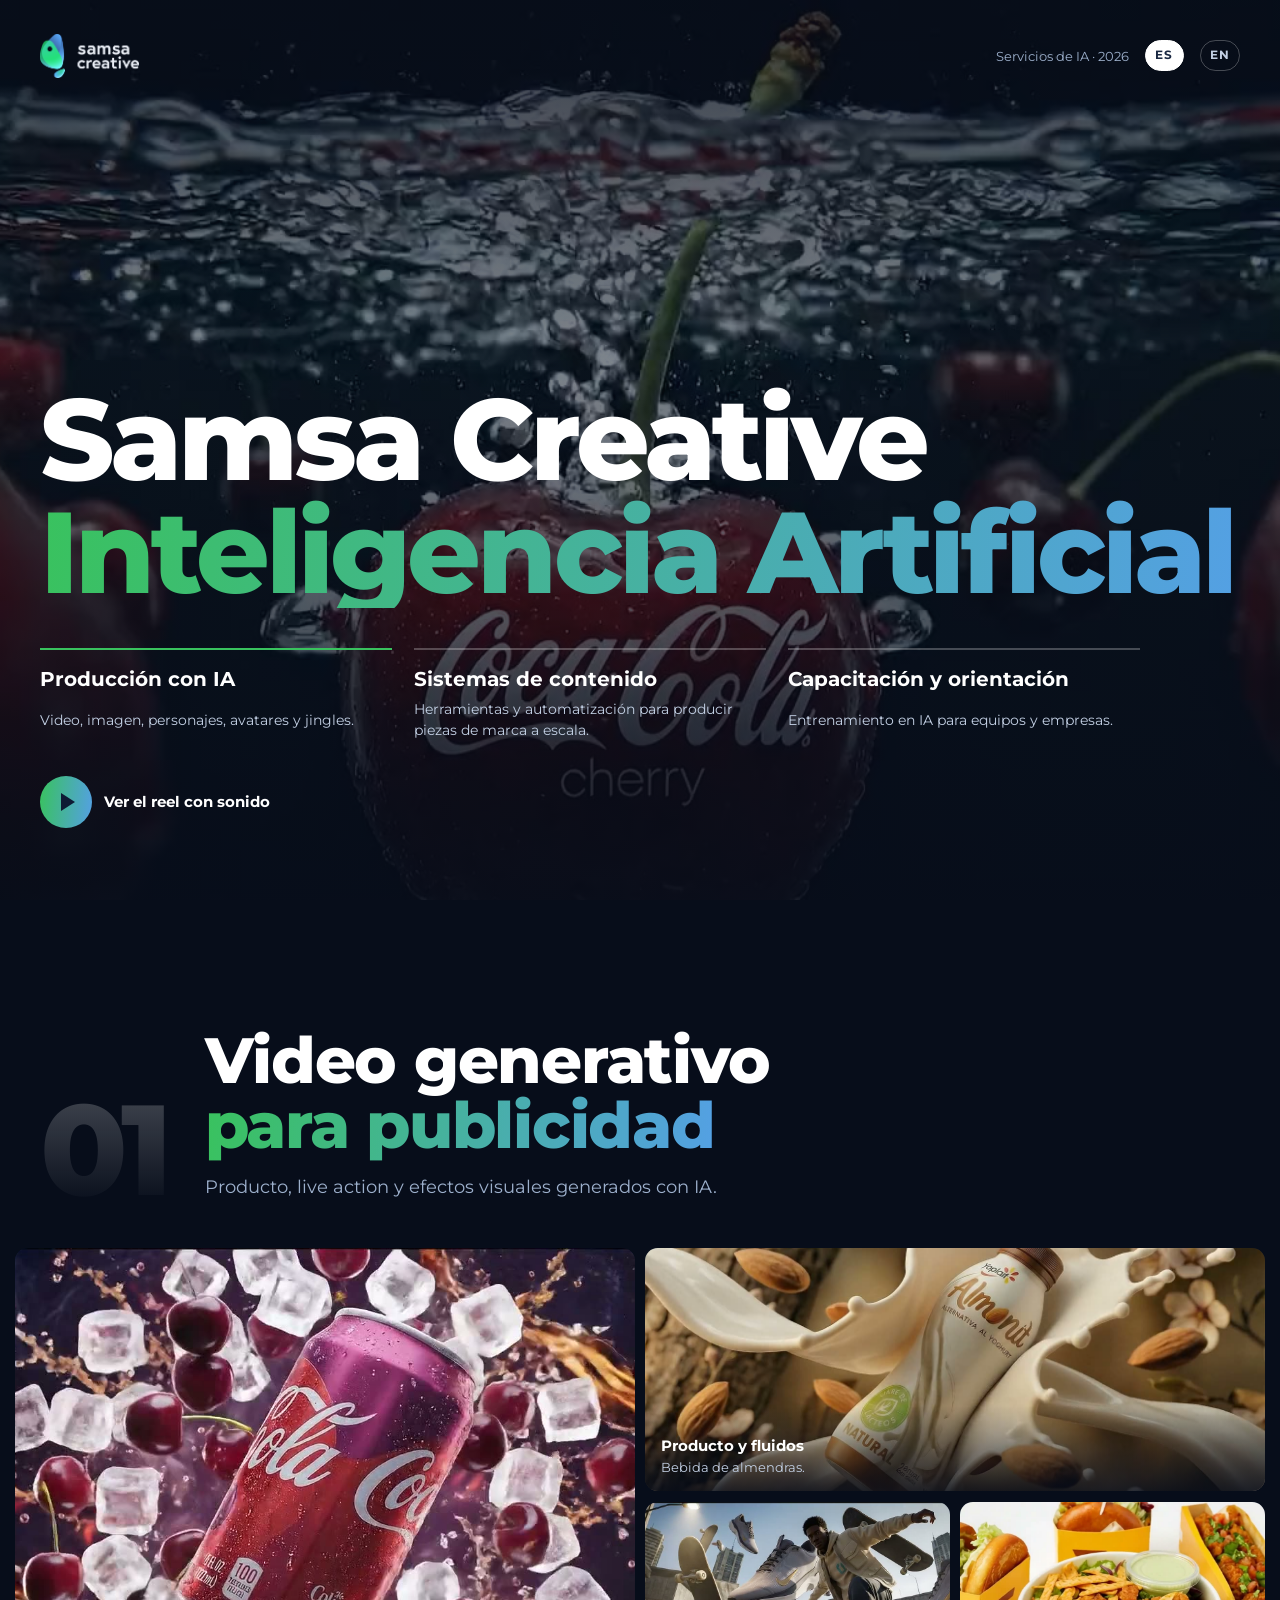
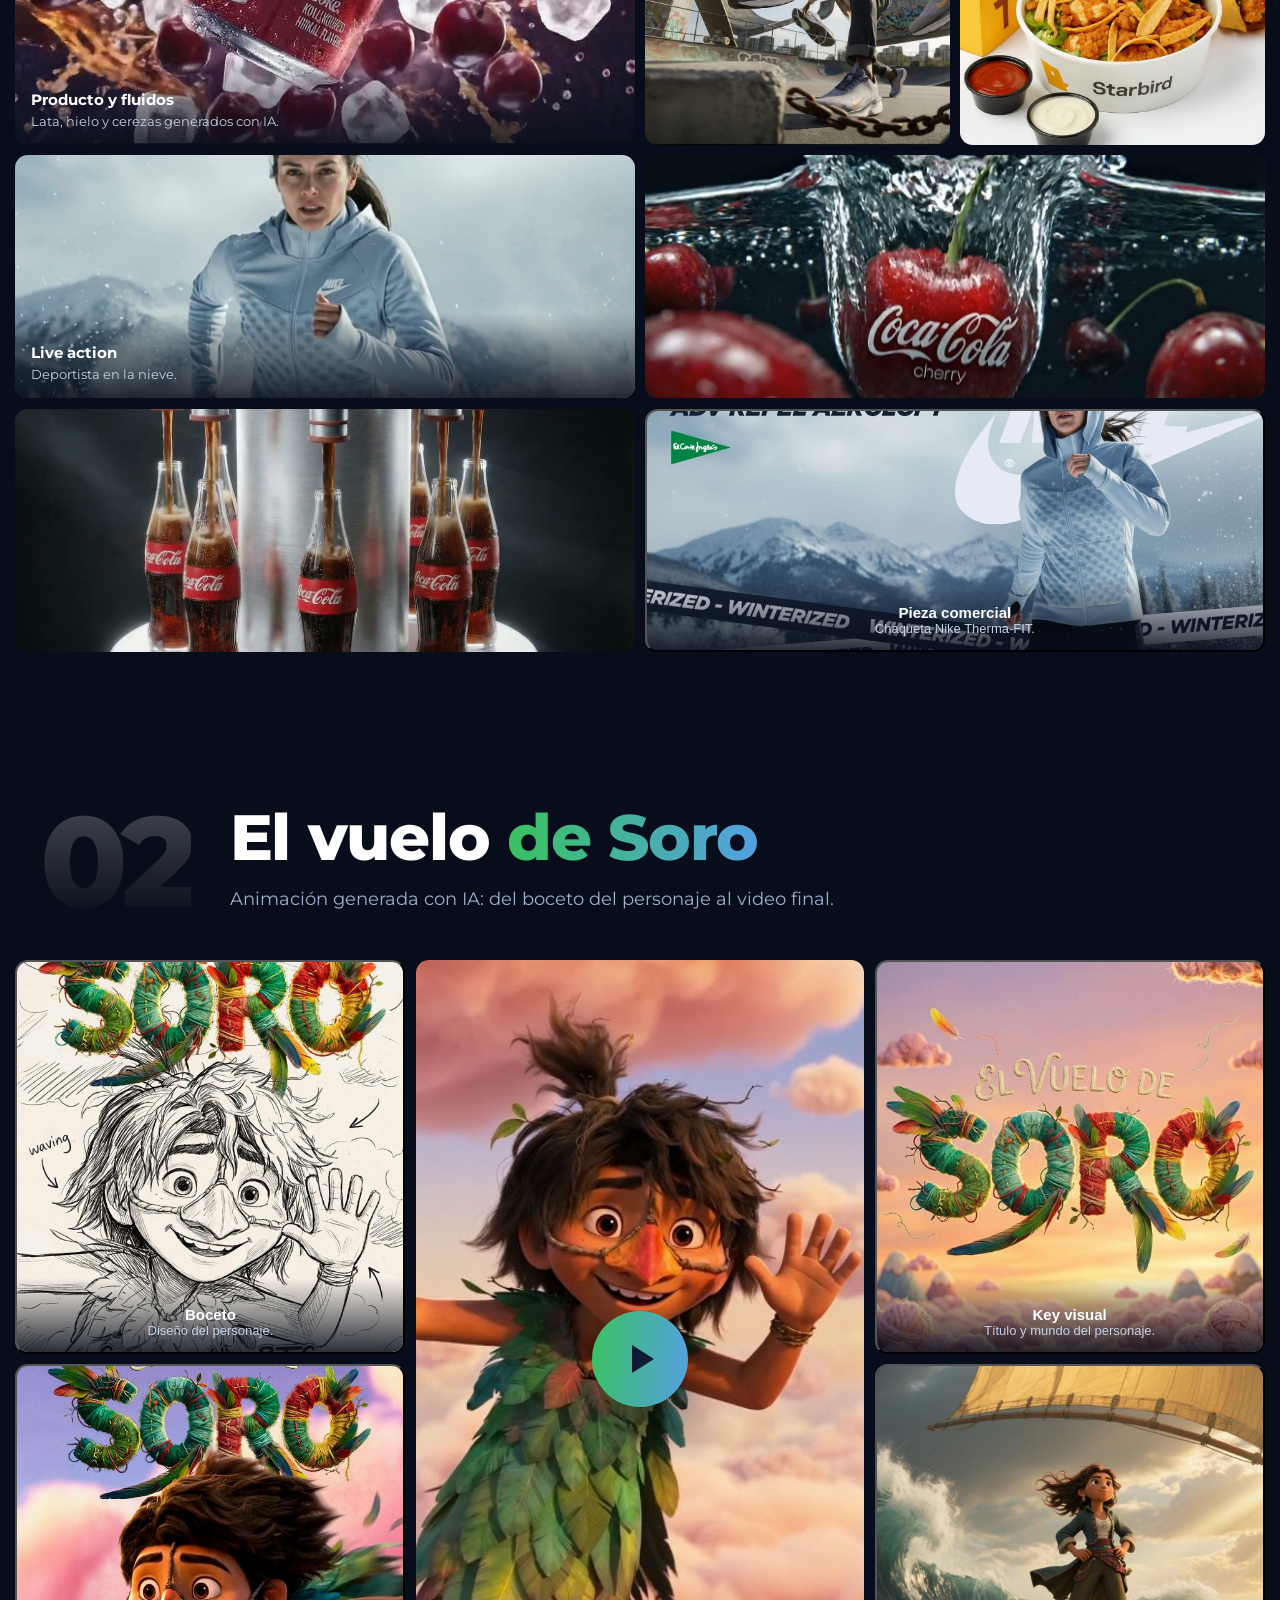
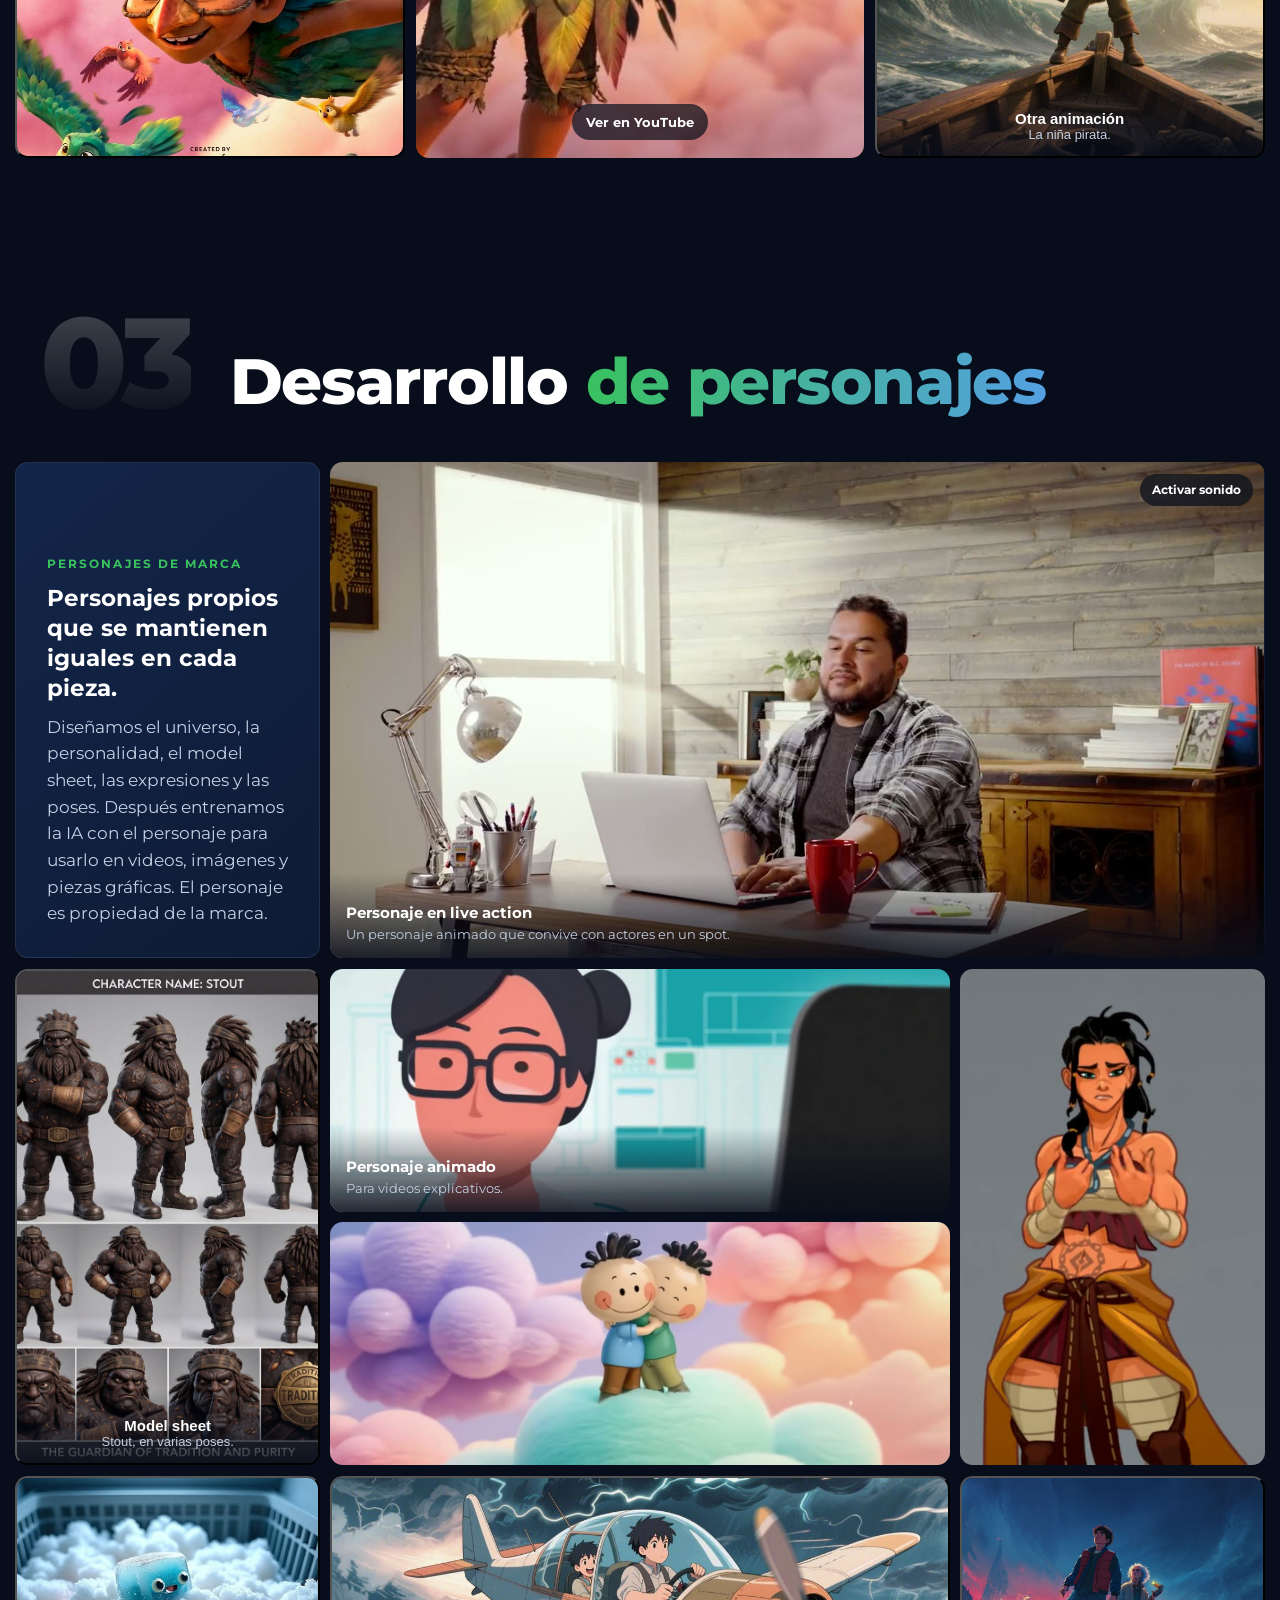
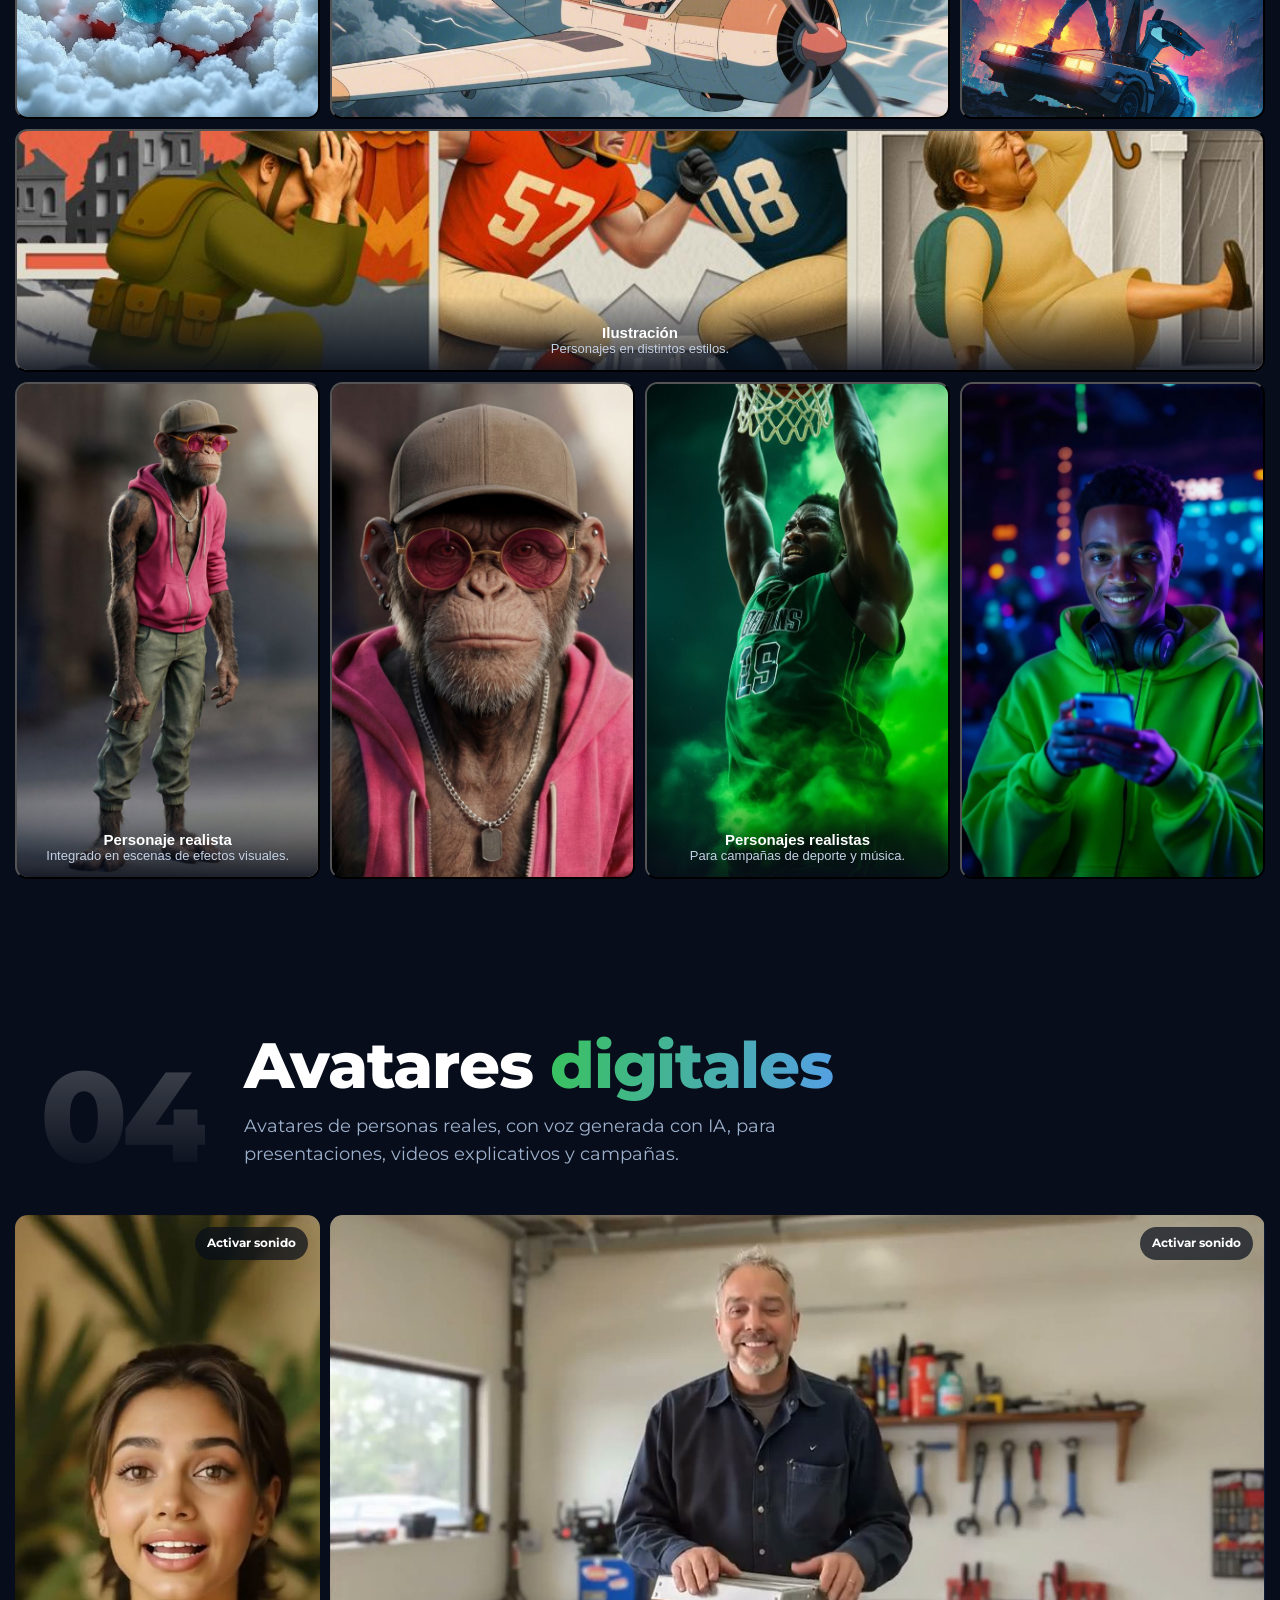
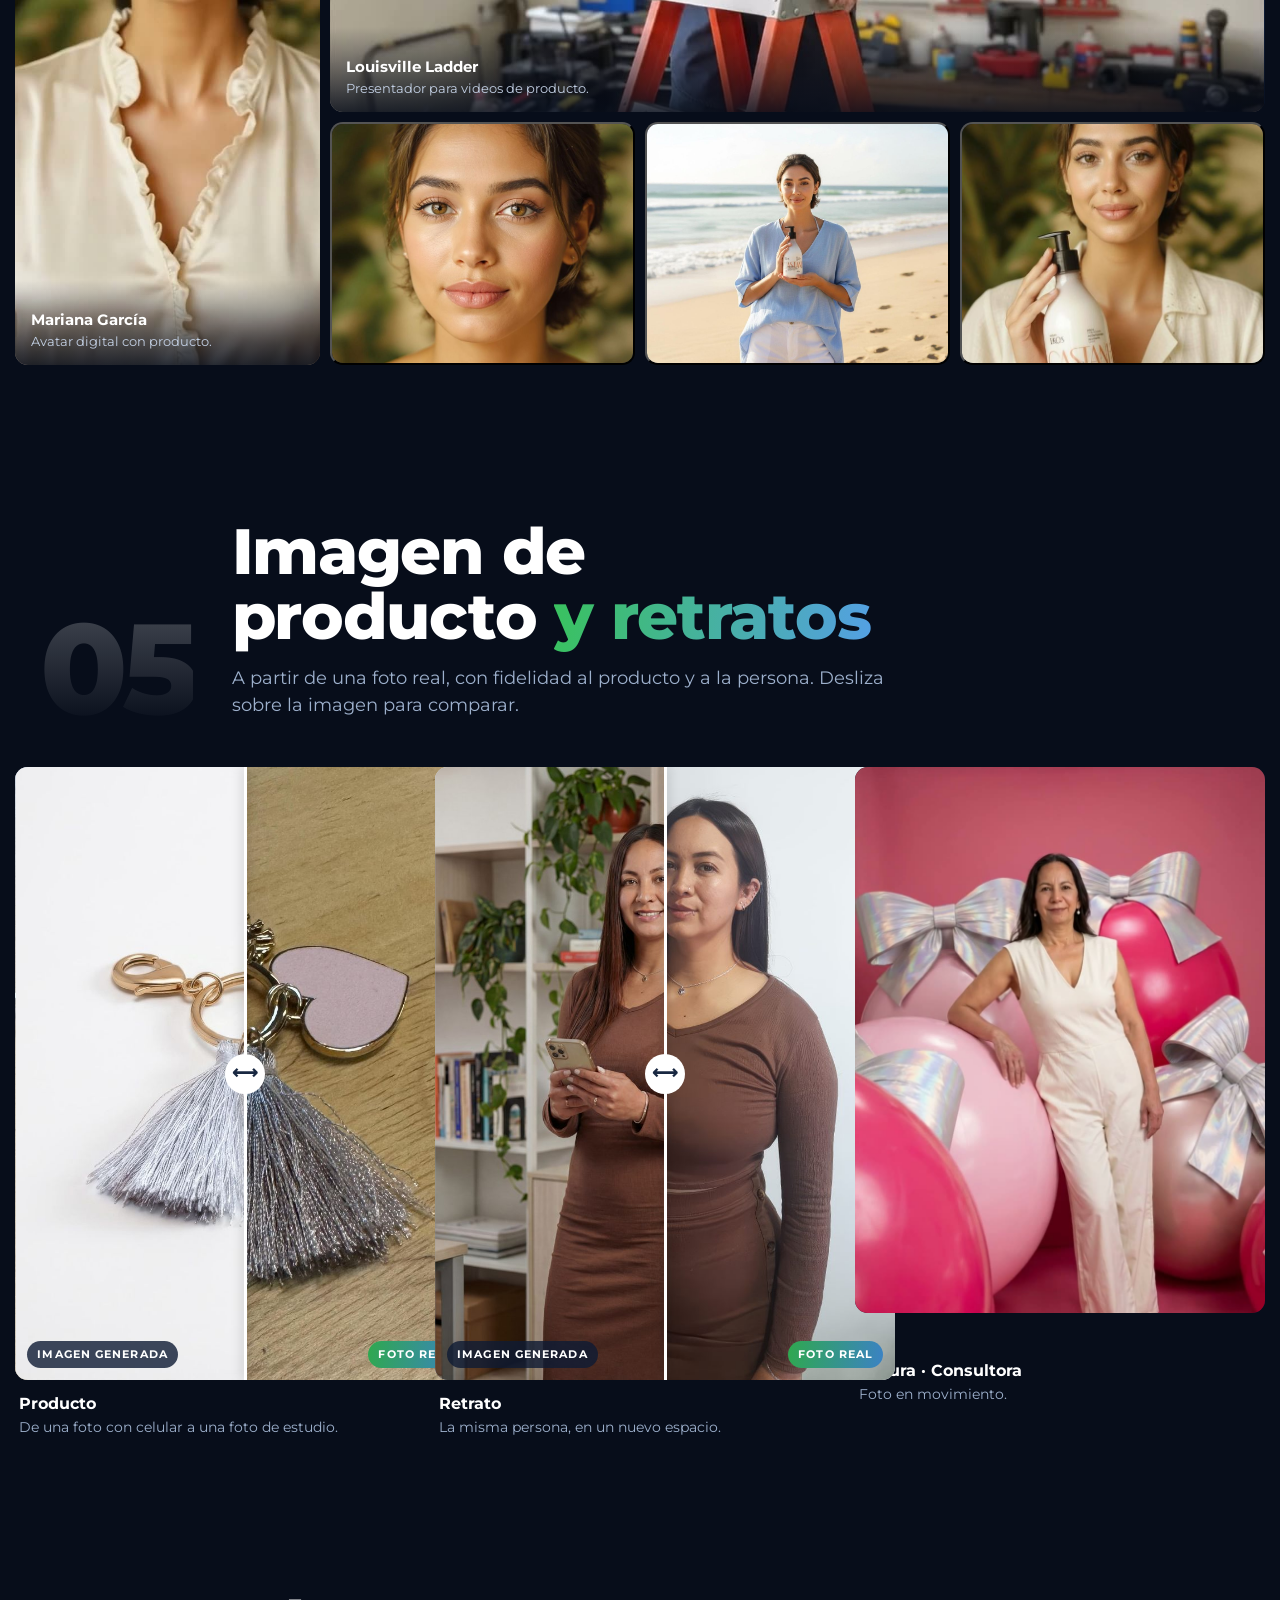
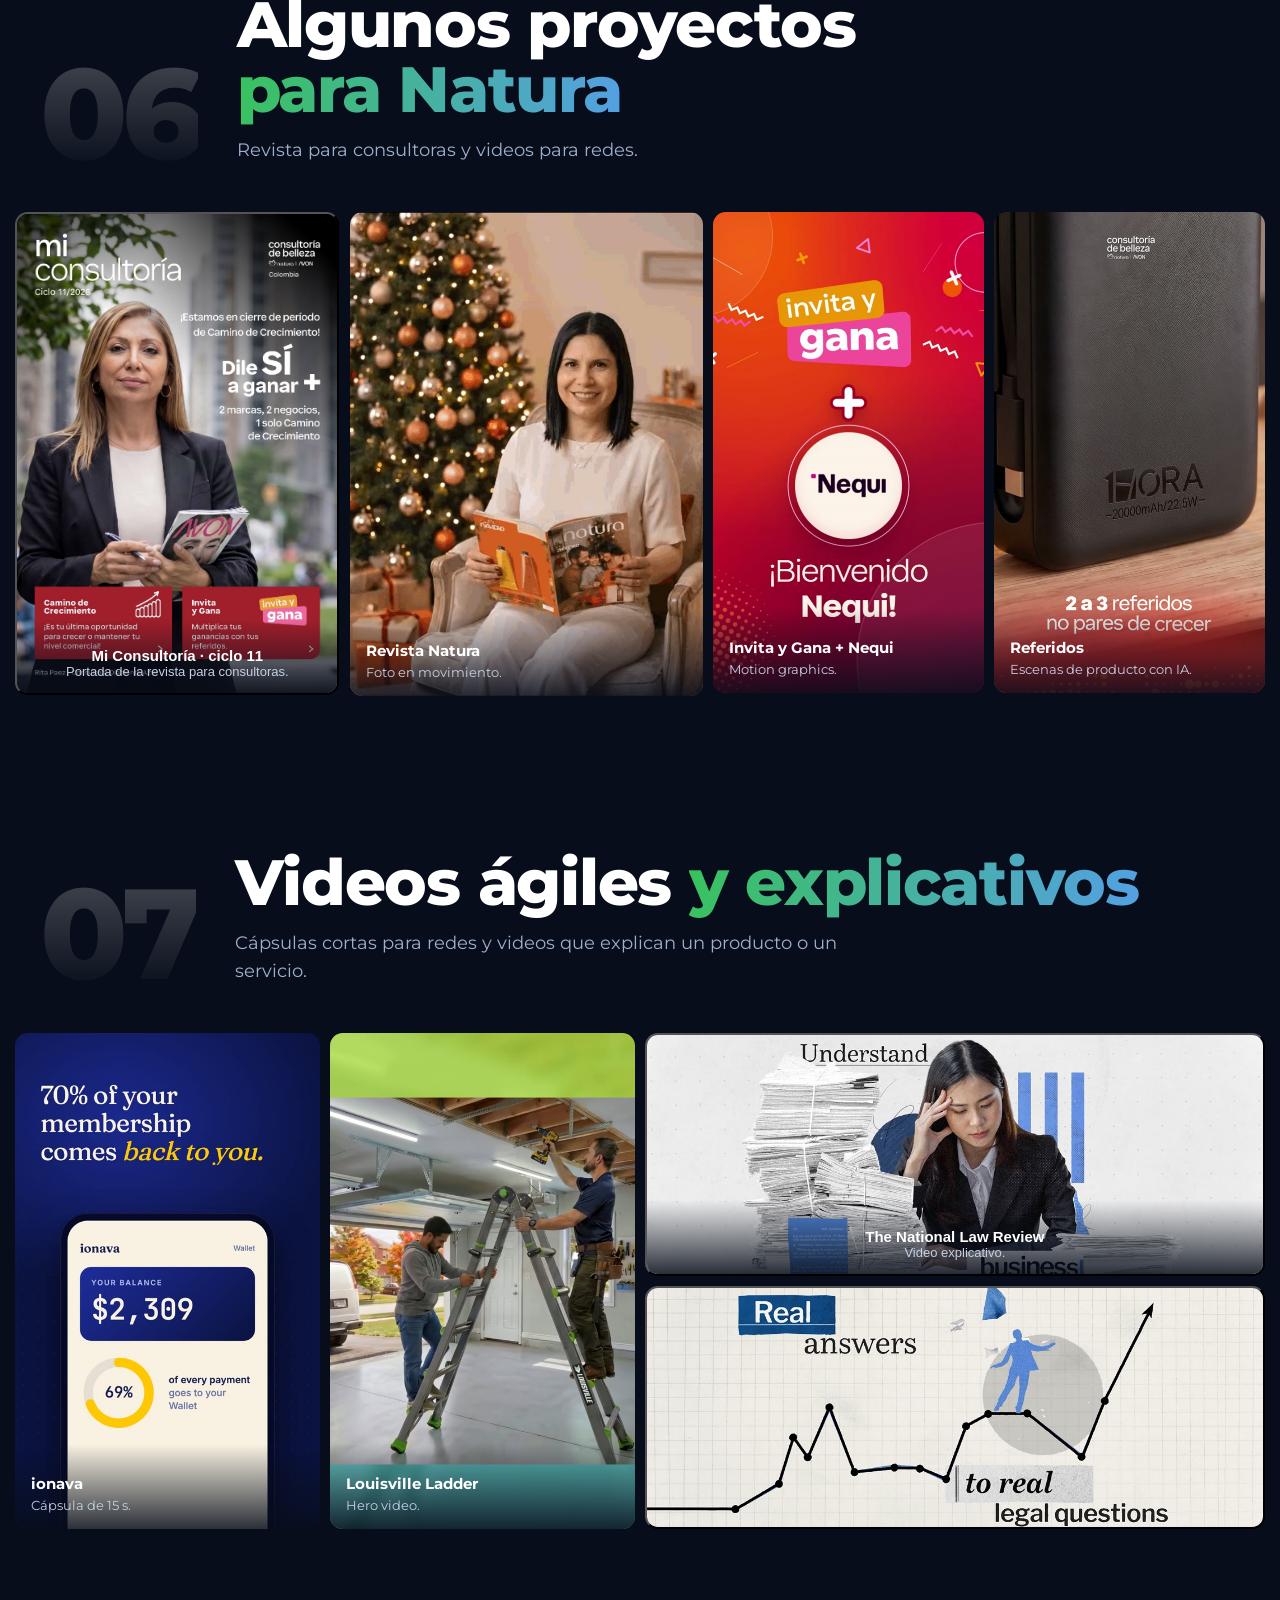
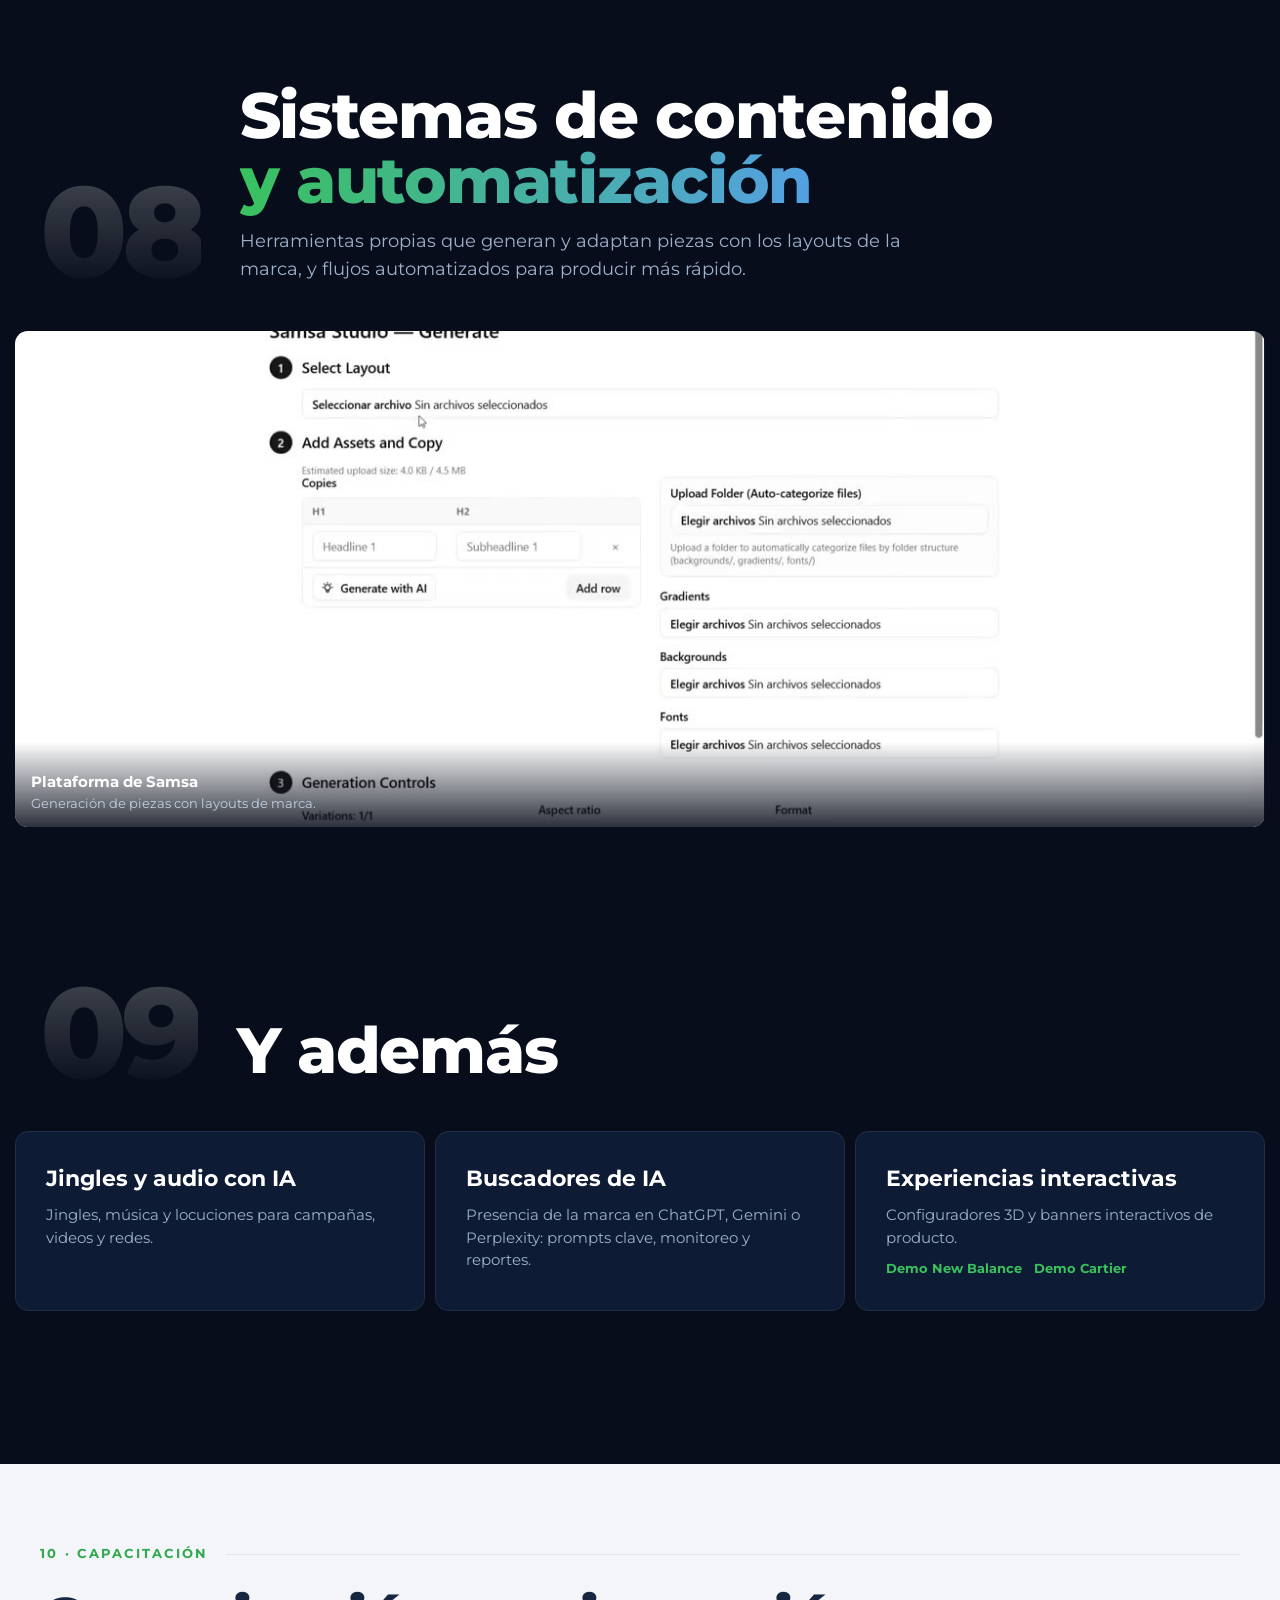
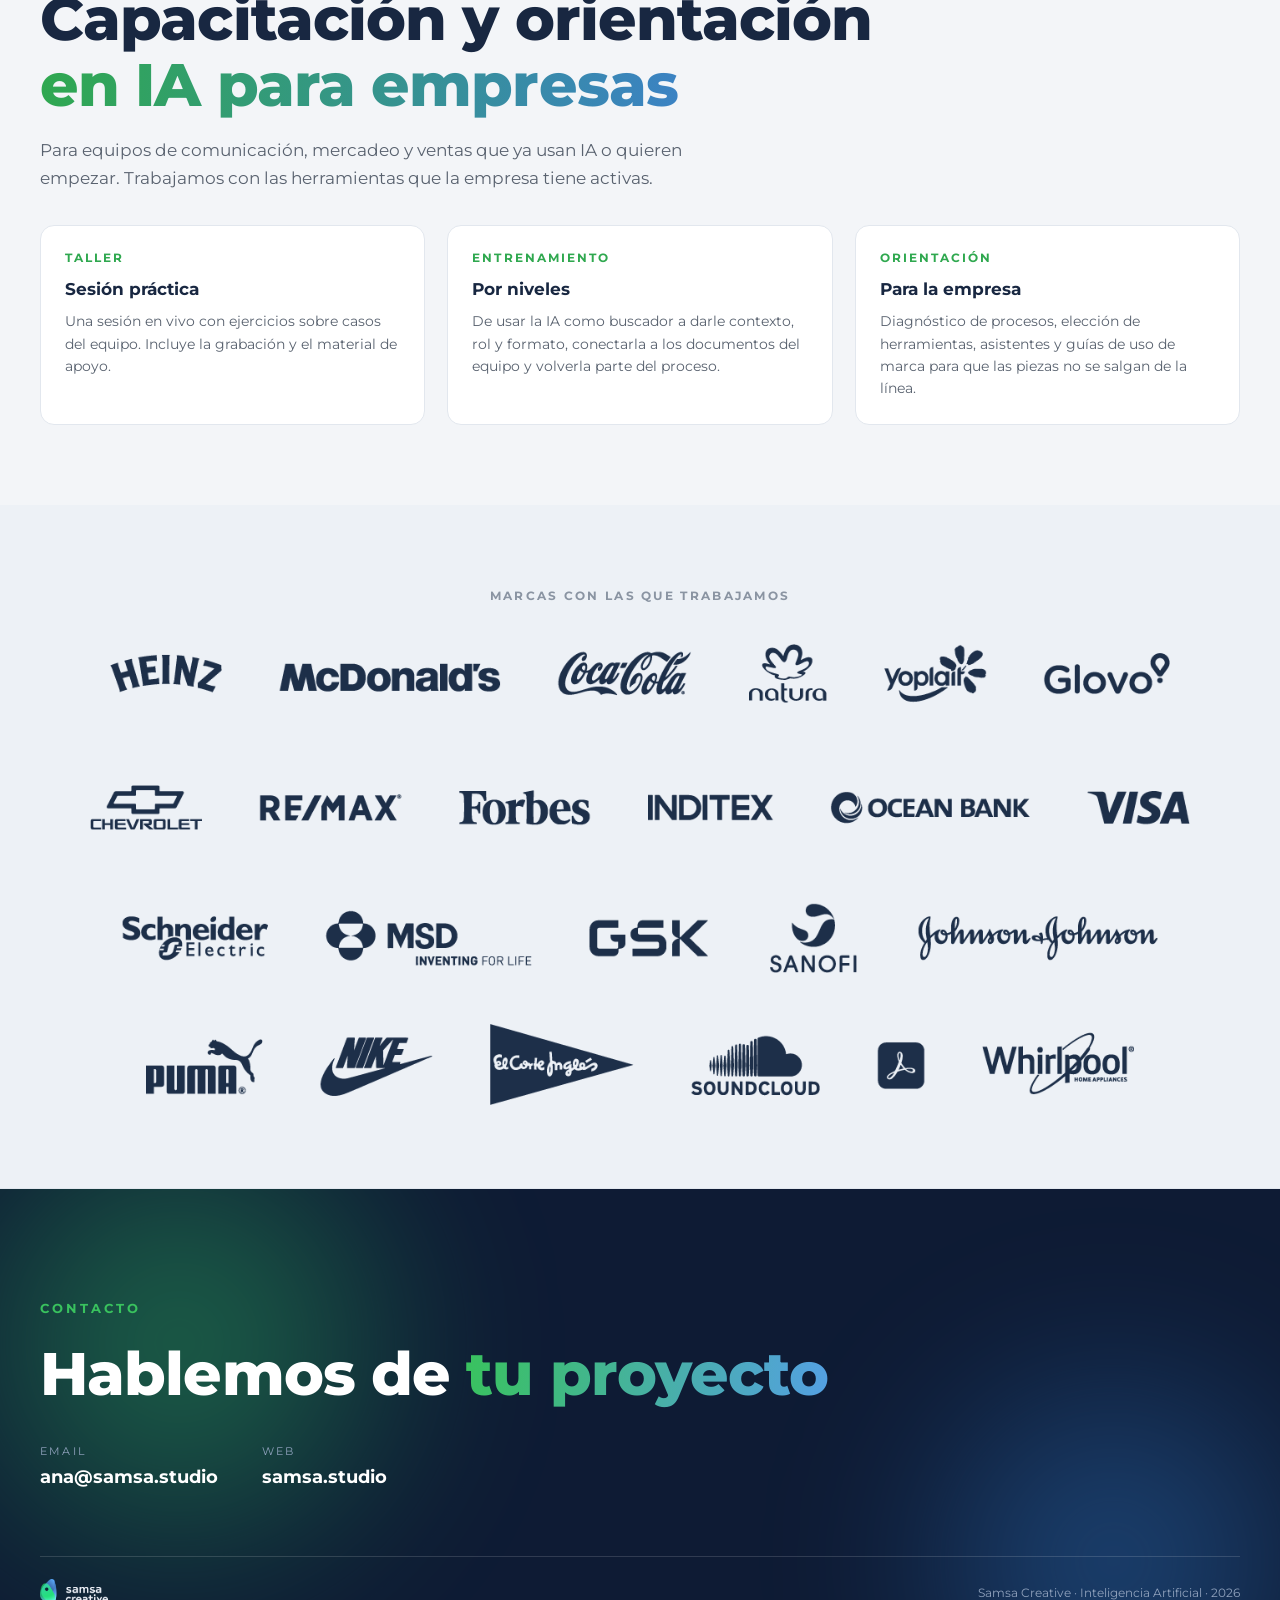
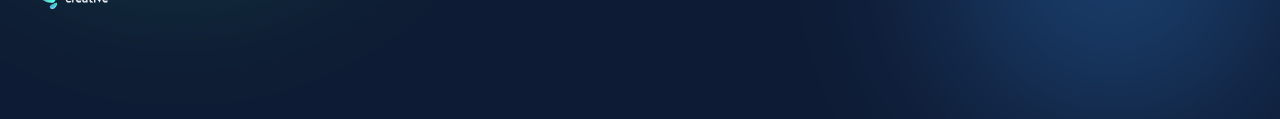
==== commit e6082d79: "Versión en inglés en /en/ y selector ES / EN; Natura sin la tapa de Navidad Co-Authored-By: Claude O" ====
--- a/index.html
+++ b/index.html
@@ -5,7 +5,7 @@
 <meta name="viewport" content="width=device-width, initial-scale=1, viewport-fit=cover">
 <title>Samsa · IA generativa</title>
 <meta name="robots" content="noindex">
-<meta name="description" content="Servicios de inteligencia artificial de Samsa Creative: video, imagen, personajes, jingles, sistemas de contenido y capacitación para empresas.">
+<meta name="description" content="Servicios de inteligencia artificial de Samsa Creative: video, imagen, personajes, avatares, sistemas de contenido y capacitación para empresas.">
 <link rel="stylesheet" href="https://fonts.googleapis.com/css2?family=Montserrat:ital,wght@0,400;0,500;0,600;0,700;0,800;1,400&display=swap">
 <style>
 
@@ -715,6 +715,12 @@
 .nrow--2{grid-template-columns:70fr 67fr}
 .nrow--3{grid-template-columns:73fr 56fr 56fr;margin-top:clamp(6px,.8vw,12px)}
 @media (max-width:980px){.nrow--2{grid-template-columns:1fr 1fr}.nrow--3{grid-template-columns:1fr 1fr}}
+/* selector de idioma */
+.hero__date{display:inline-flex;align-items:center;gap:6px}
+.lang{font-size:12px;font-weight:700;letter-spacing:.1em;padding:5px 9px;border-radius:20px;color:#C3D0E4;text-decoration:none;border:1px solid rgba(255,255,255,.25)}
+.lang:first-of-type{margin-left:10px}
+.lang.on{background:#fff;color:var(--ink);border-color:#fff}
+a.lang:hover{border-color:#fff;color:#fff}
 
 </style>
 </head>
@@ -724,7 +730,7 @@
   <div class="hero__inner" style="position:relative;z-index:2">
     <div class="hero__bar">
       <img class="hero__logo" src="img/logo-samsa.png" alt="Samsa Creative">
-      <span class="hero__date">Servicios de IA · 2026</span>
+      <span class="hero__date">Servicios de IA · 2026 <b class="lang on">ES</b><a class="lang" href="en/" hreflang="en" lang="en">EN</a></span>
     </div>
     <div class="hero__body">
       <h1 class="hero__title ia">Samsa Creative <span class="grad">Inteligencia Artificial</span></h1>
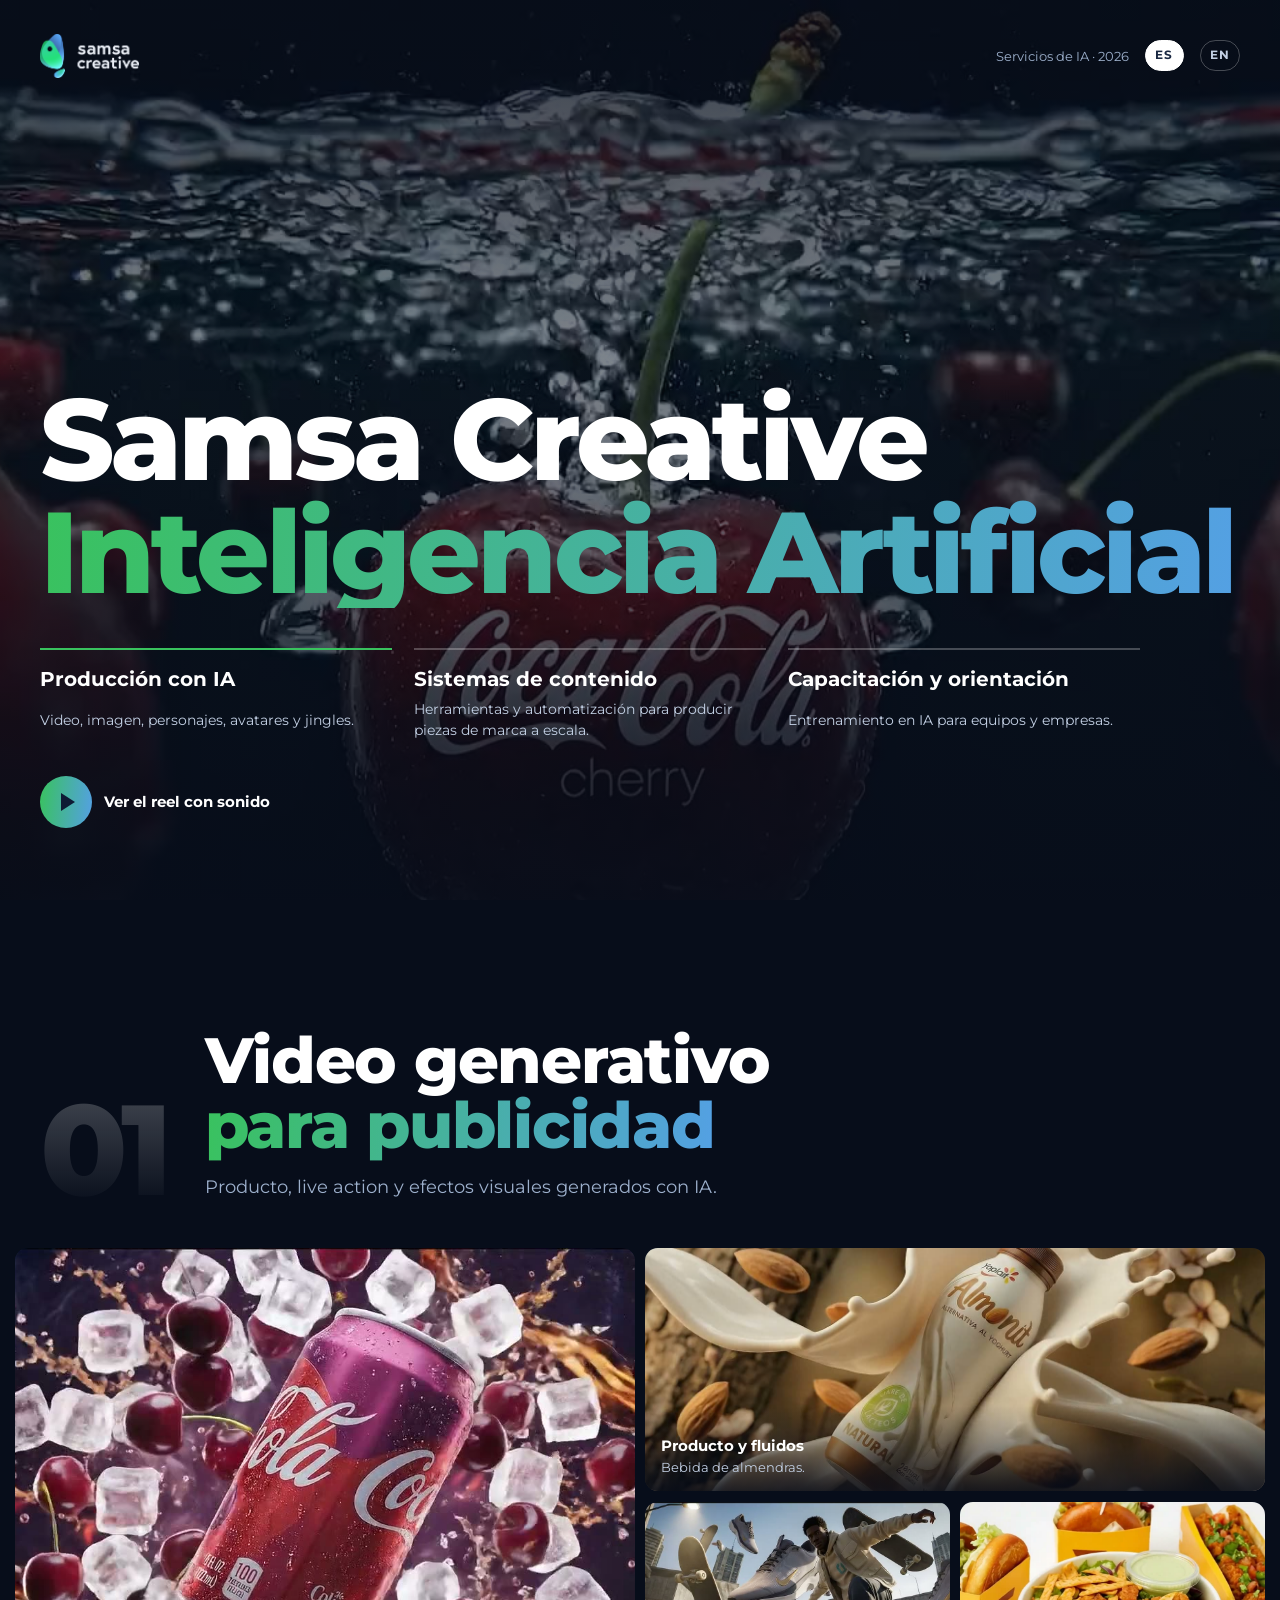
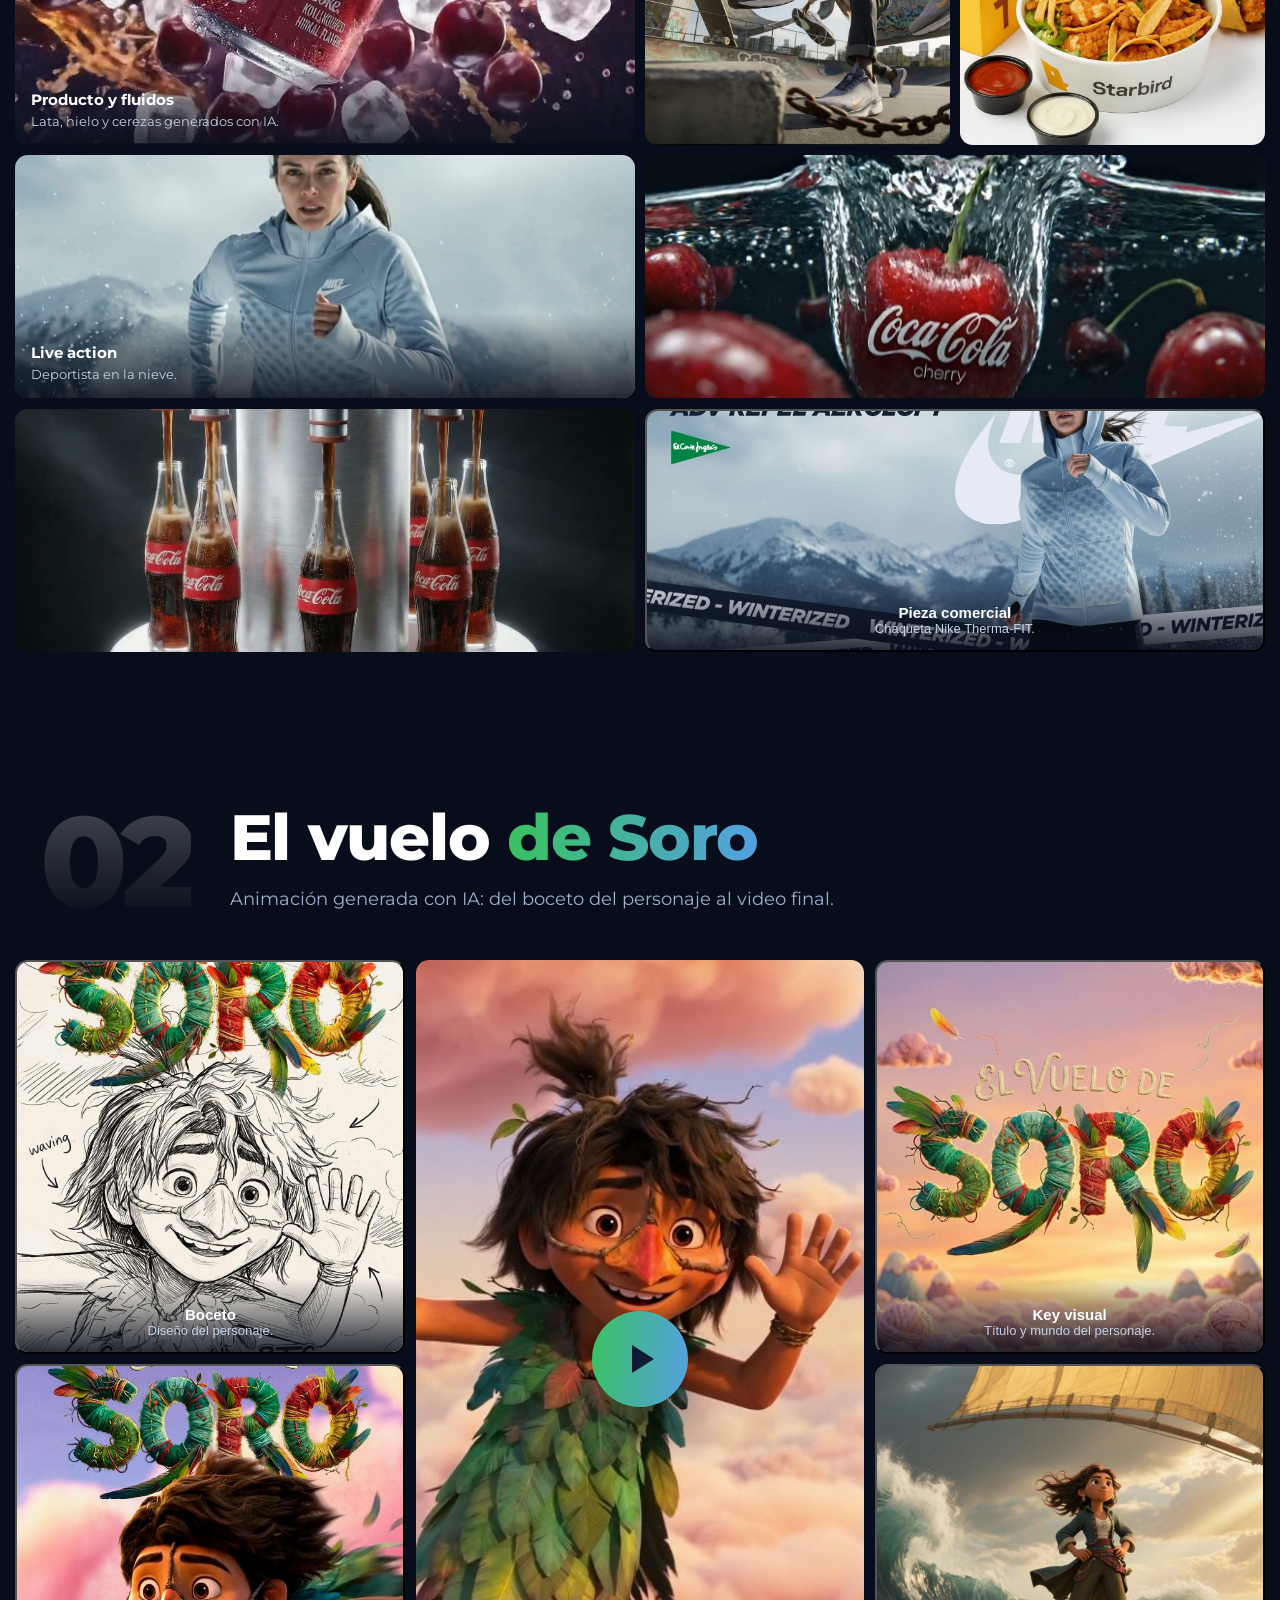
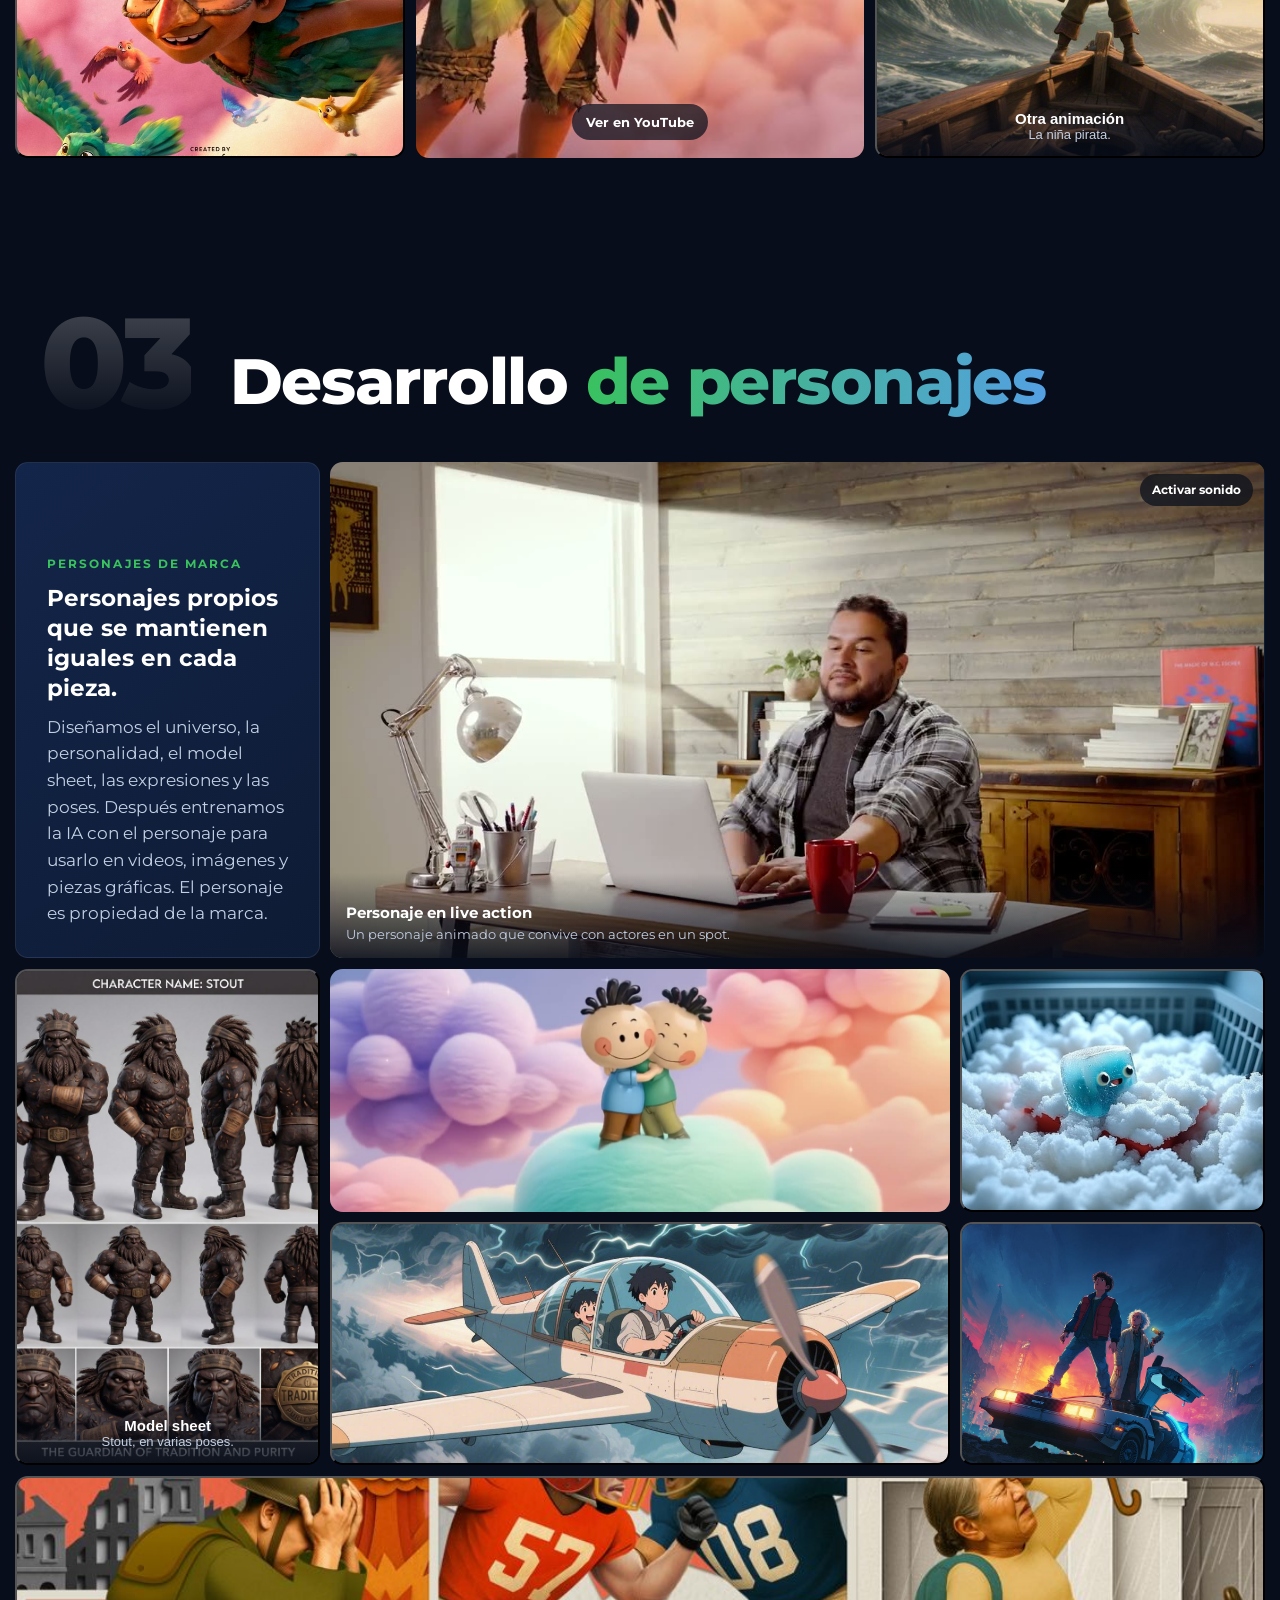
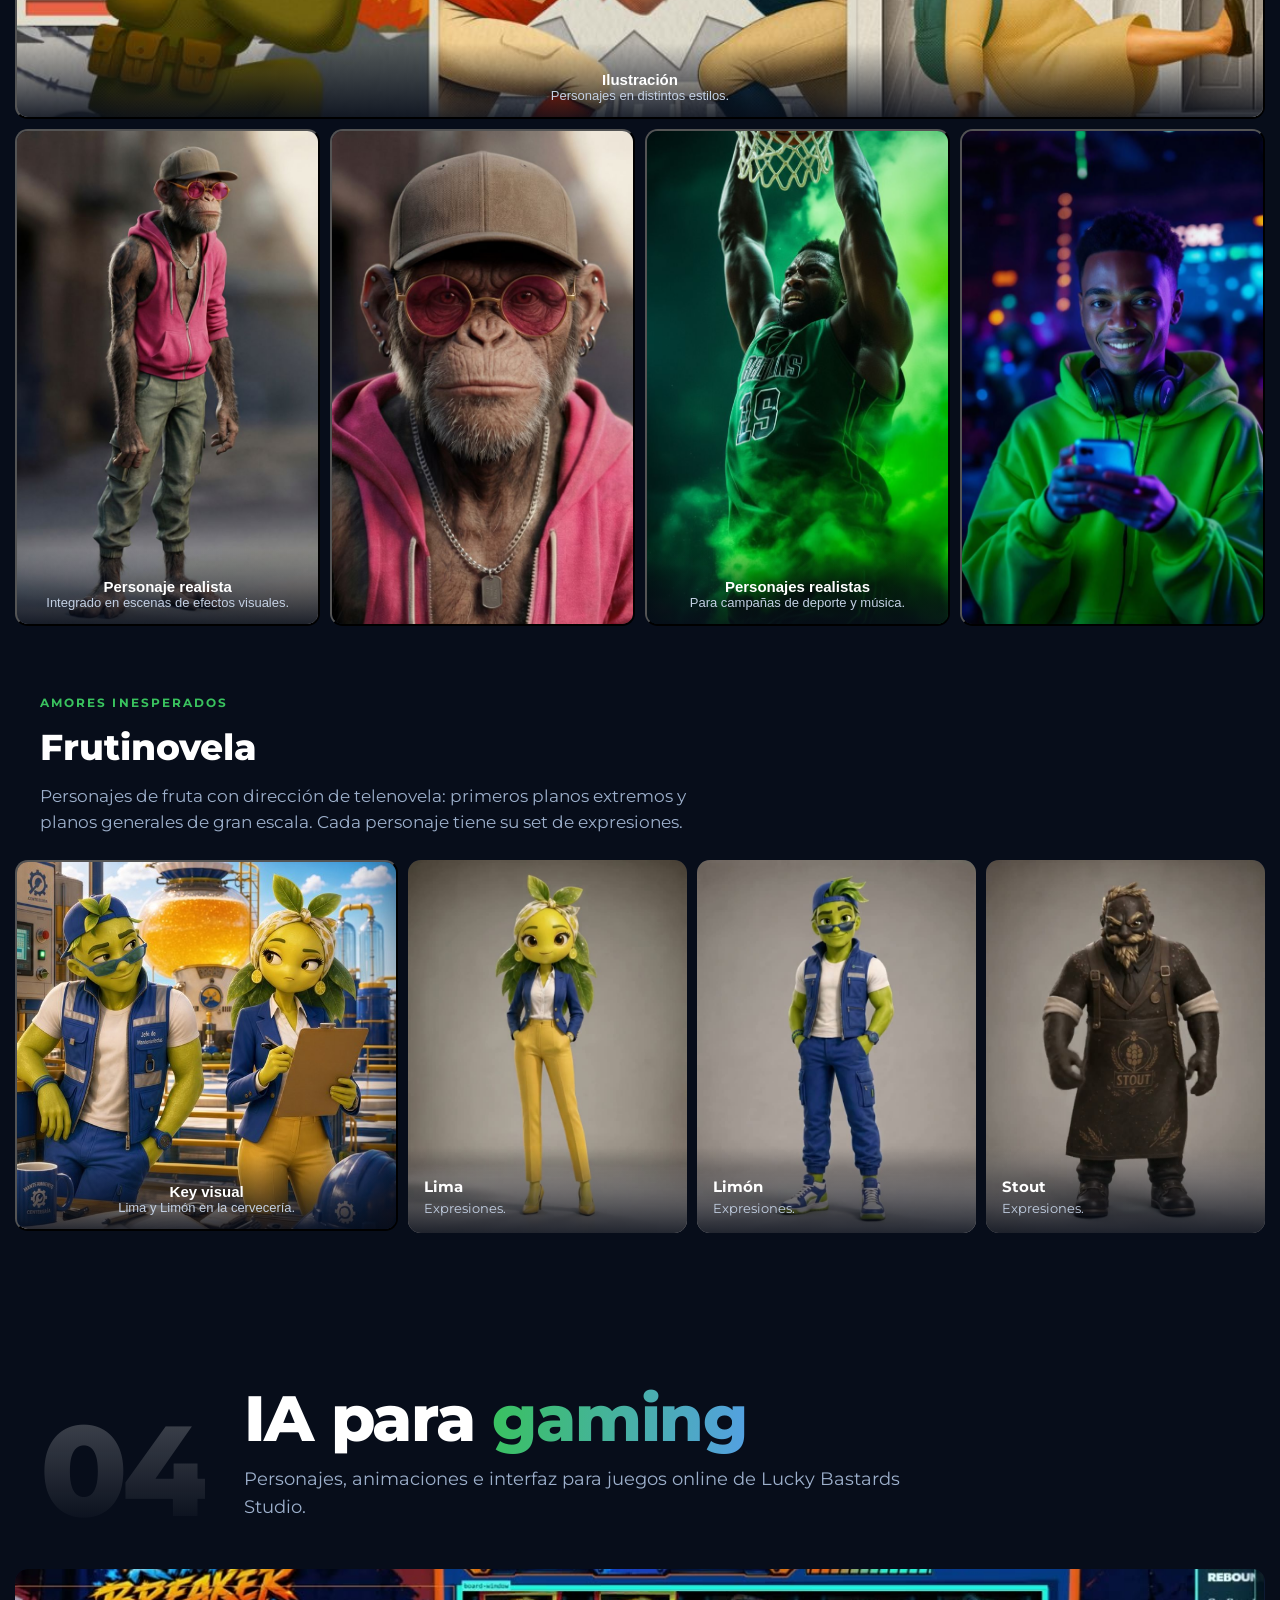
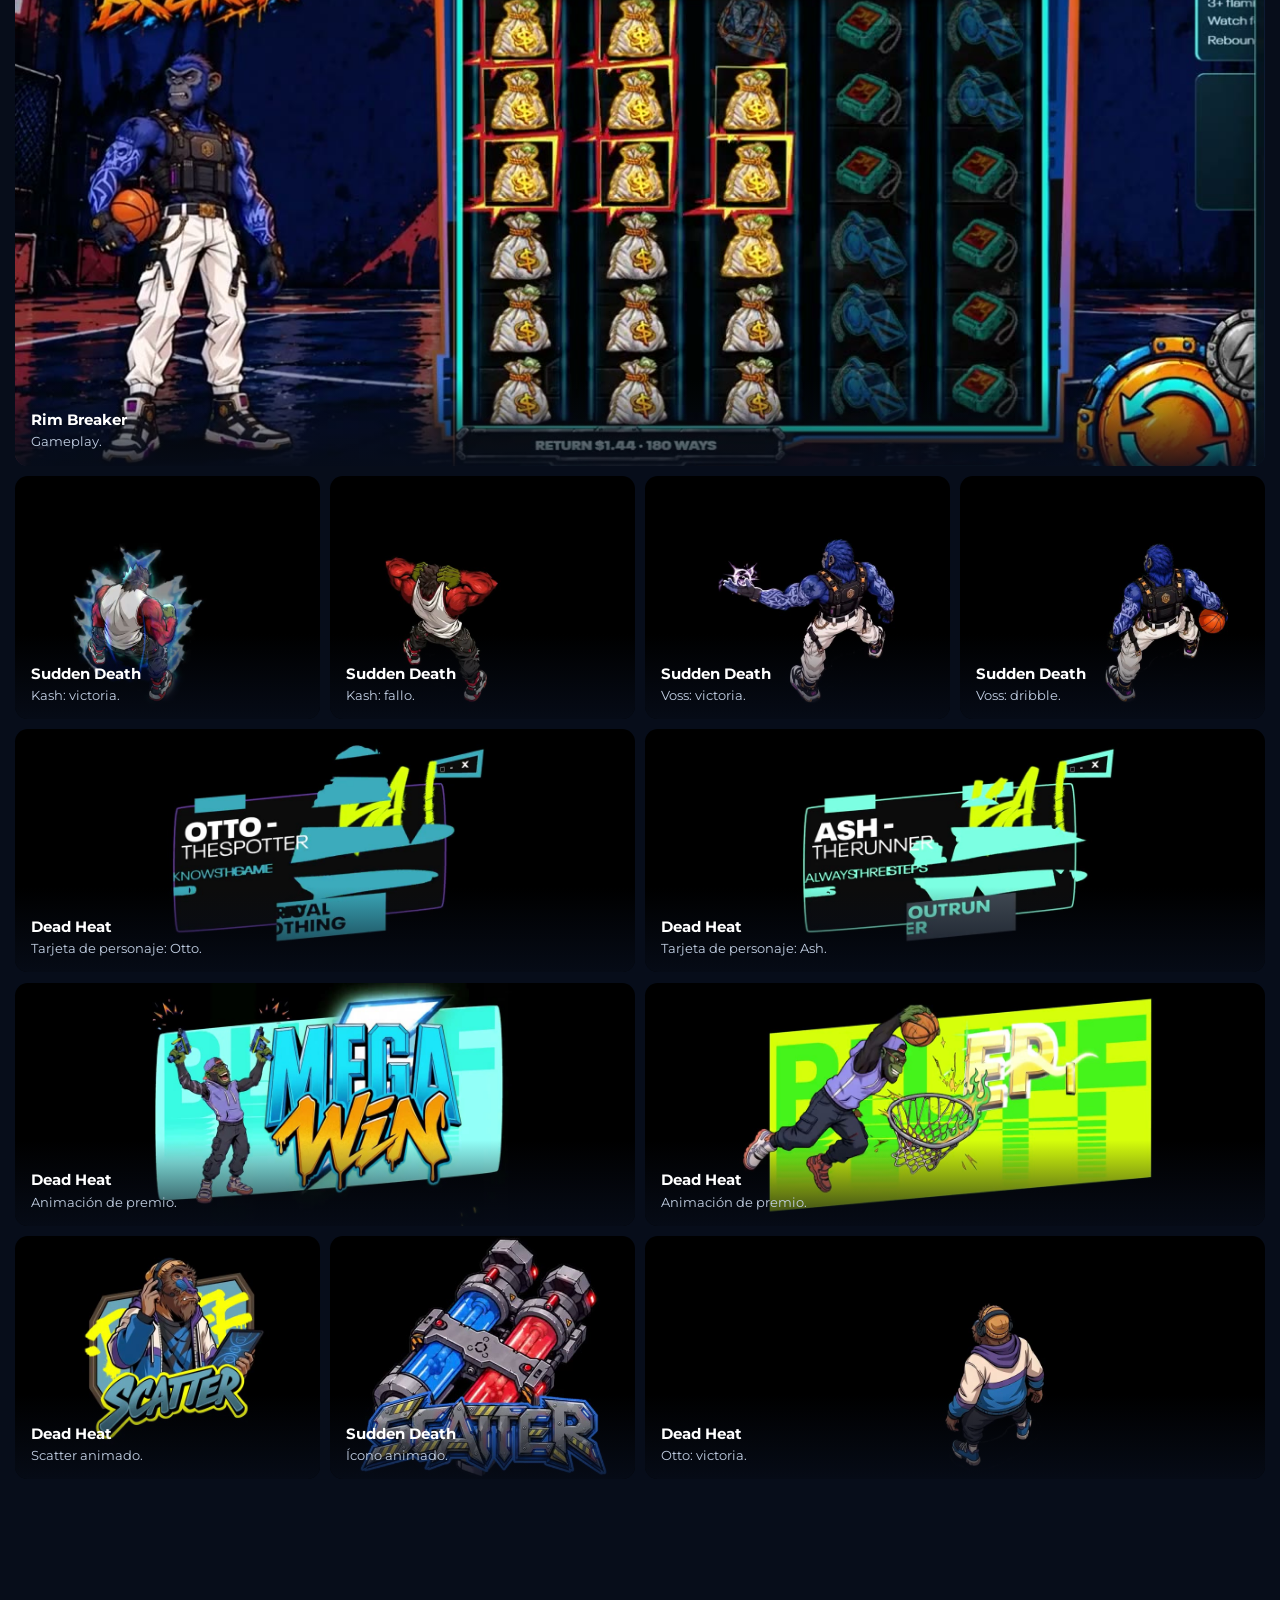
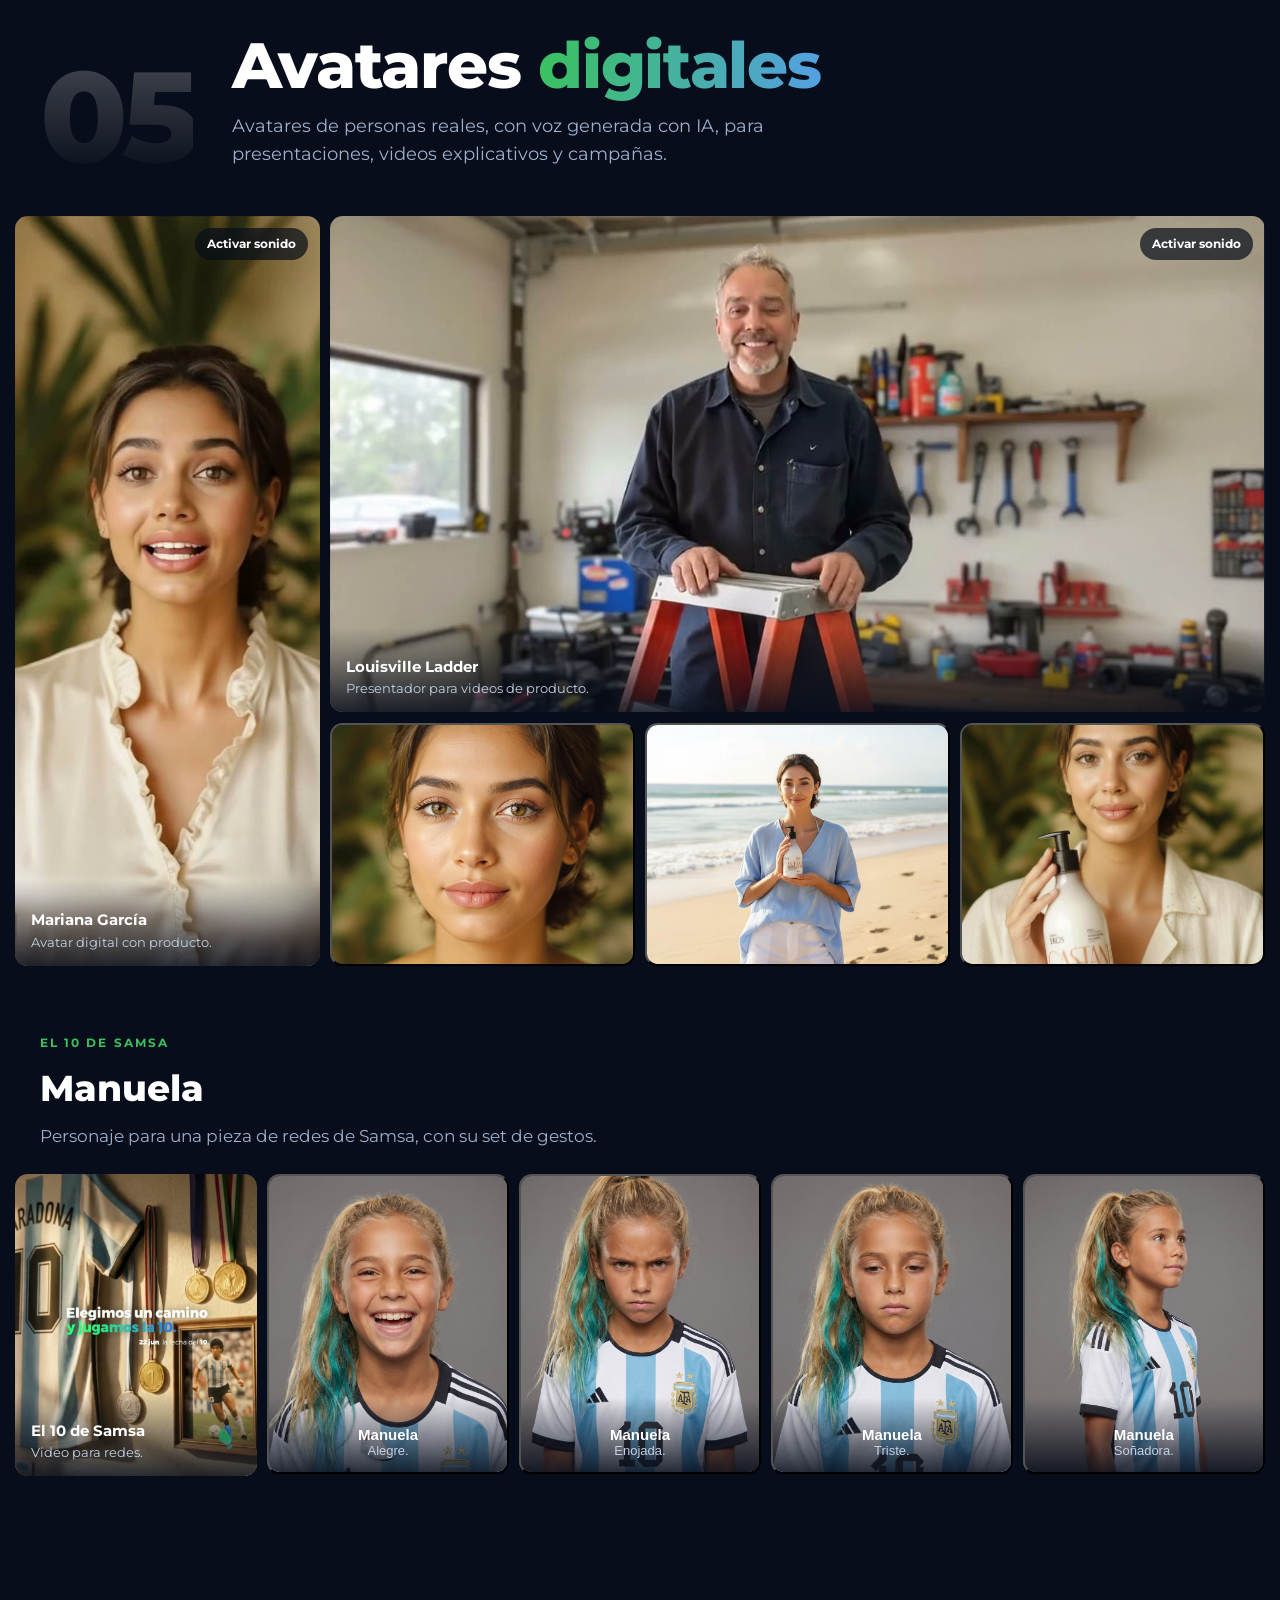
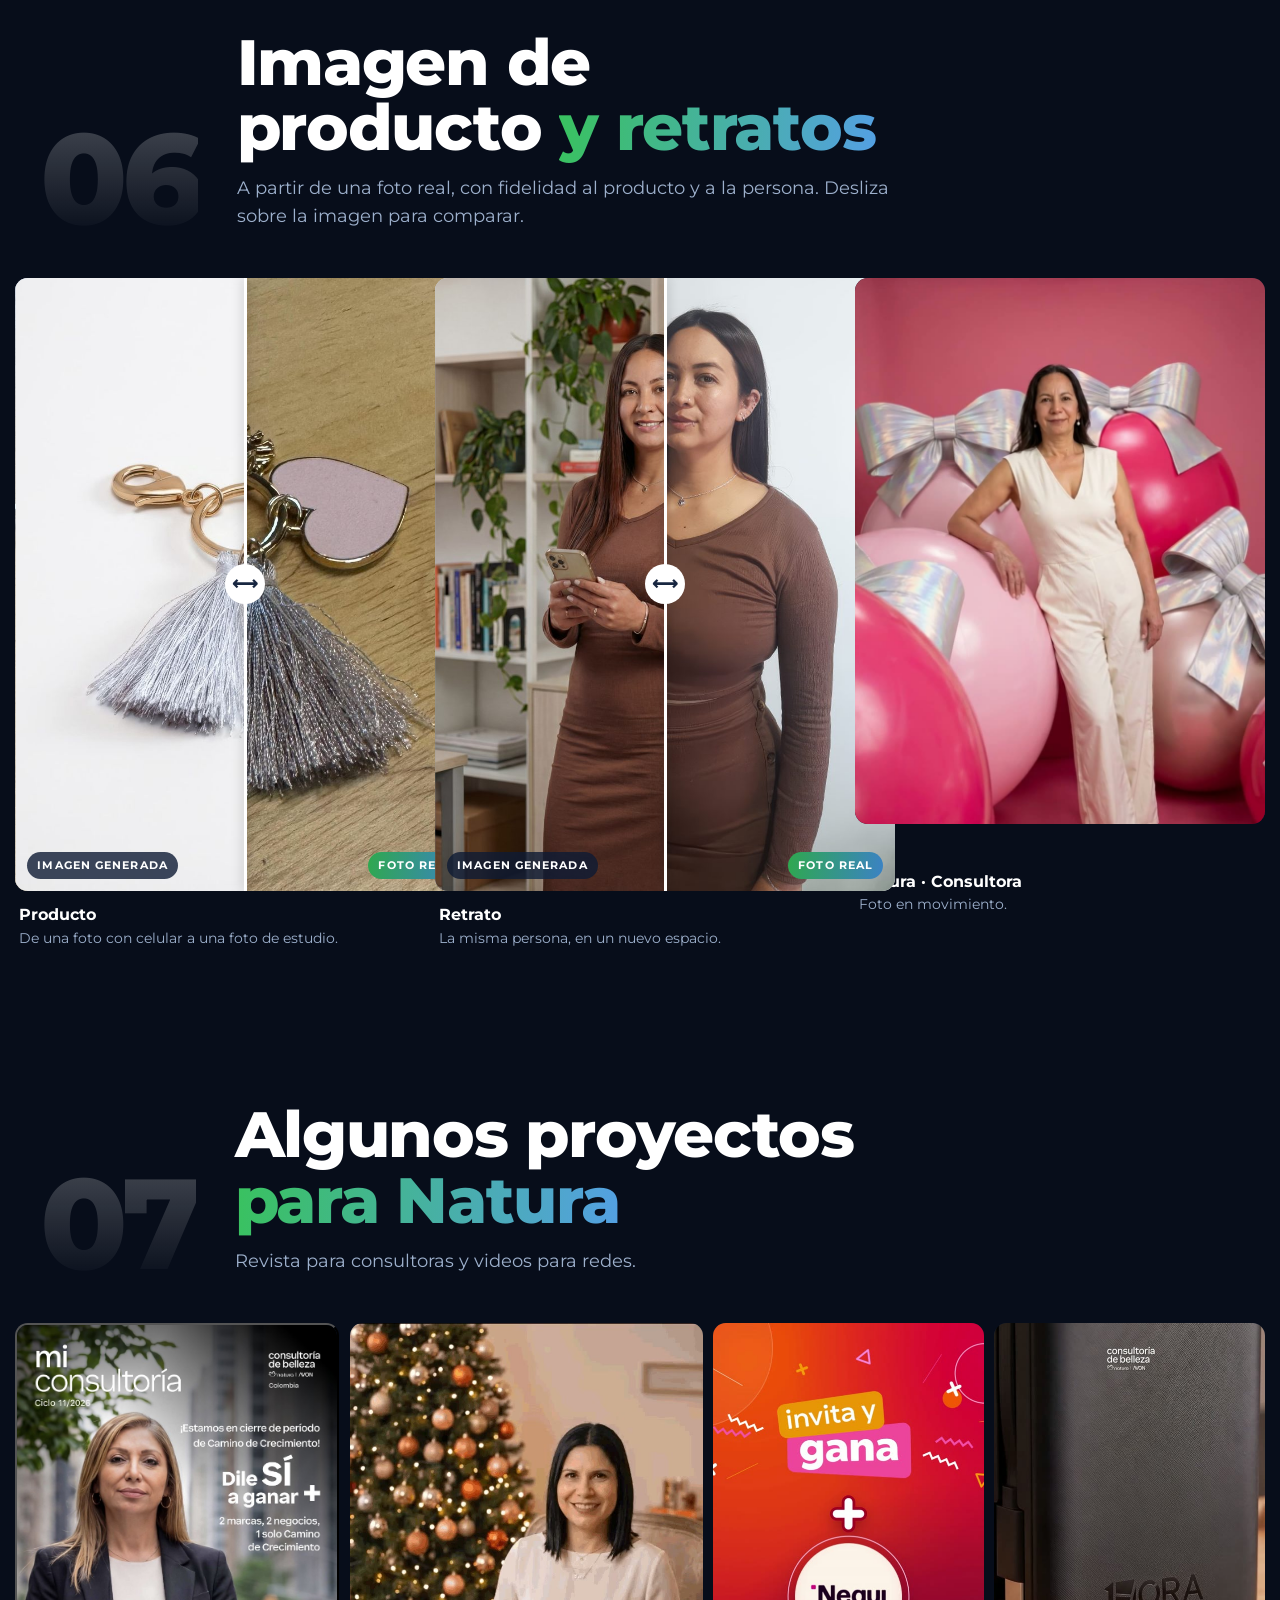
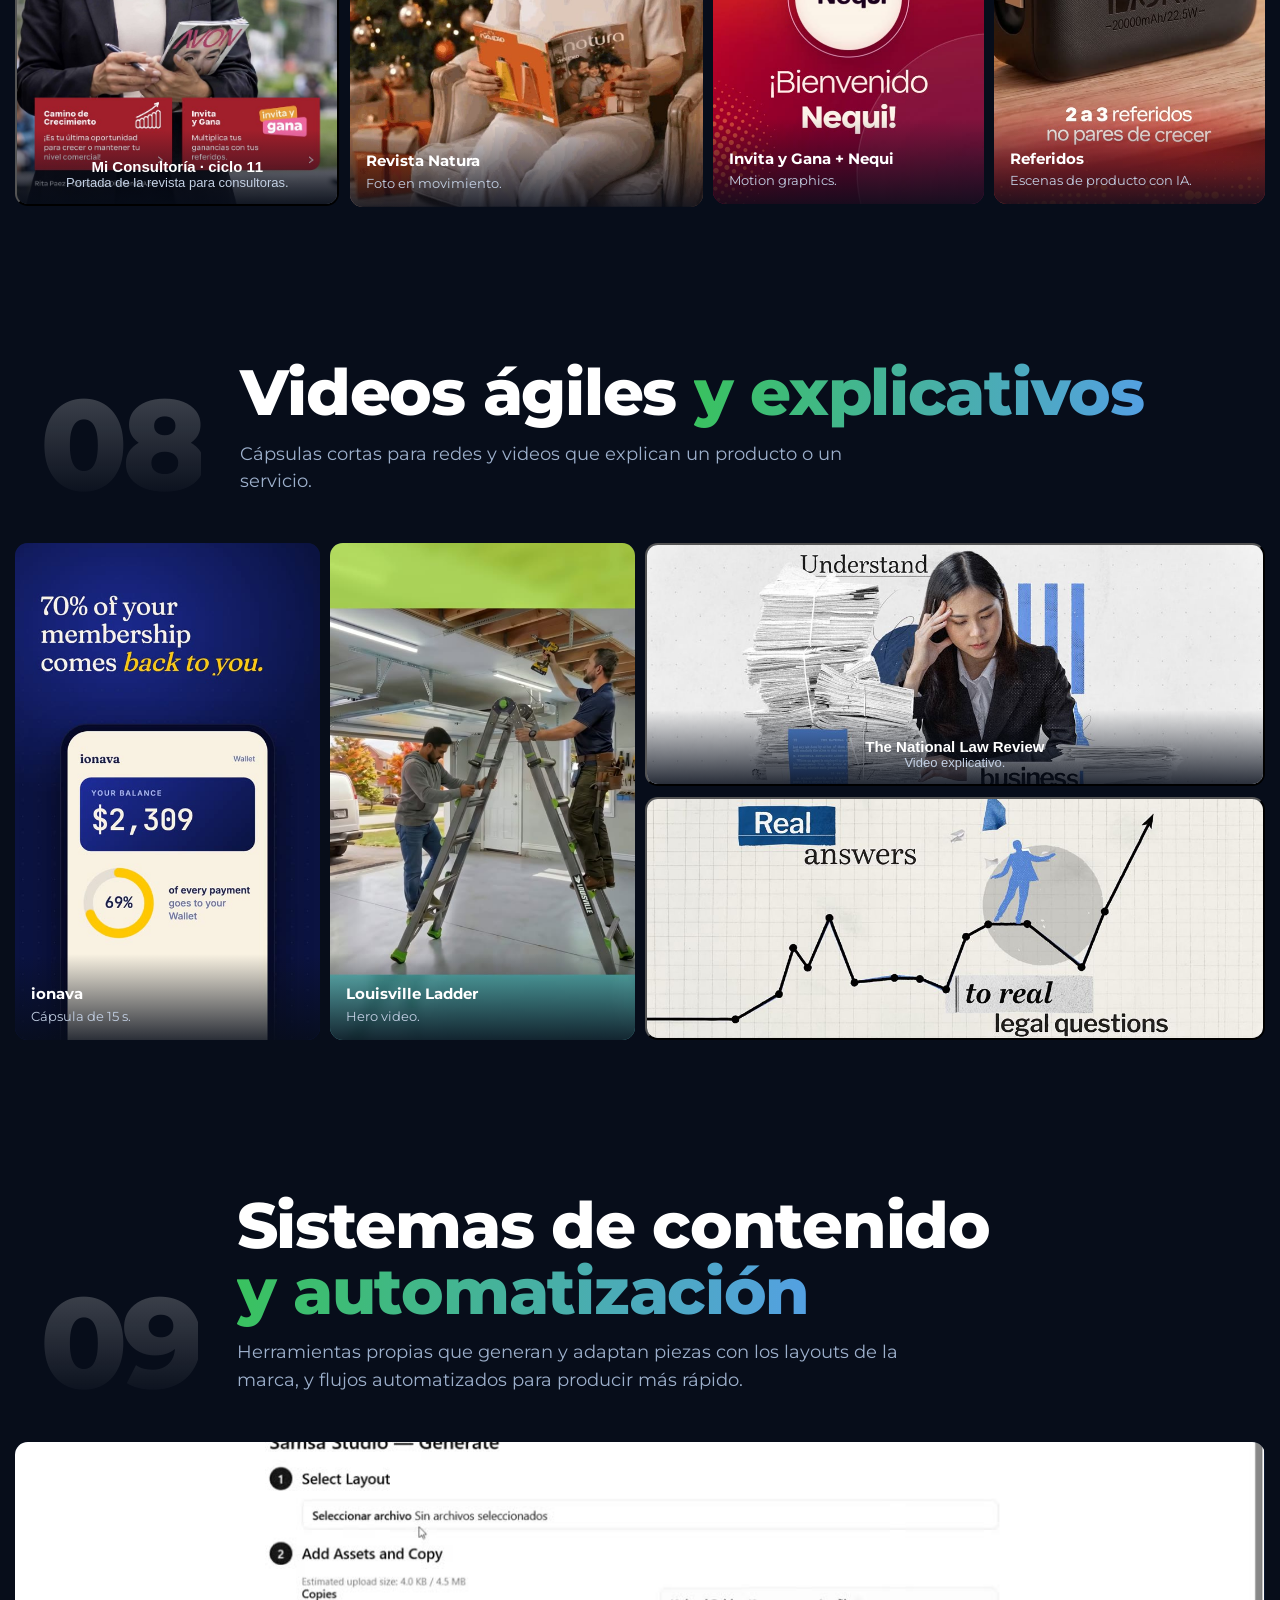
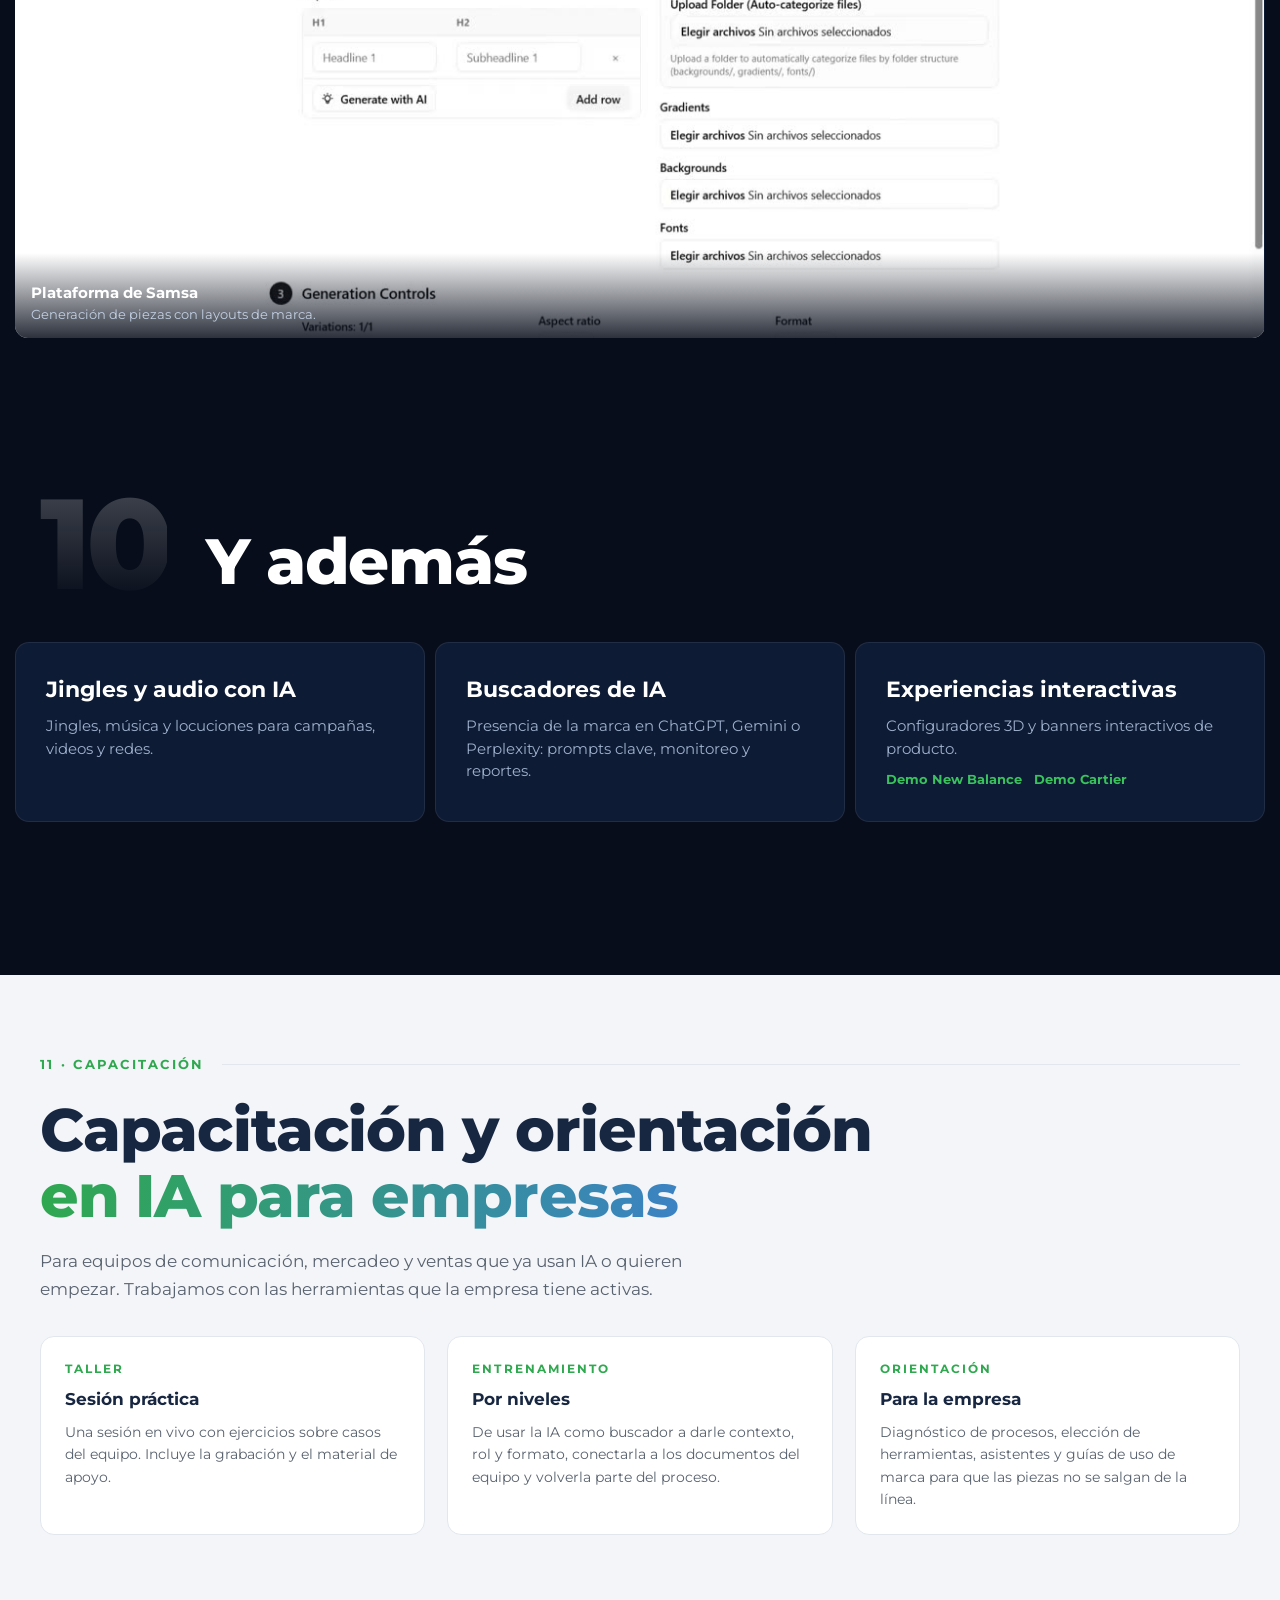
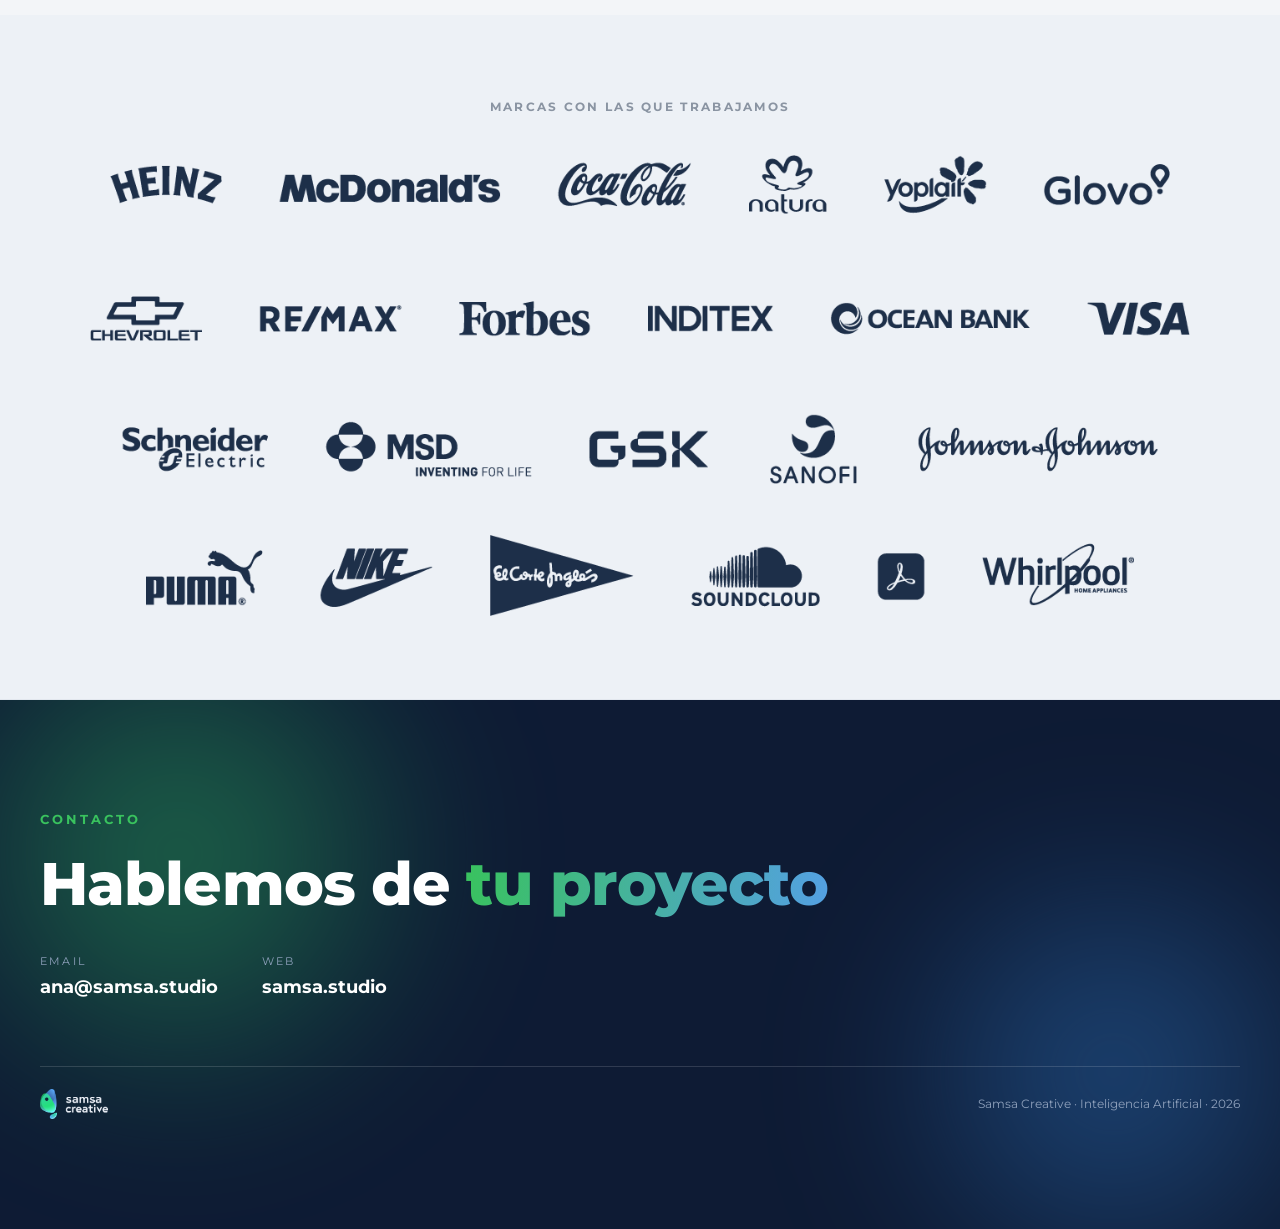
==== commit 04b6d09e: "IA para gaming (Lucky Bastards), frutinovela Amores Inesperados, El 10 de Samsa; fuera la guerrera y" ====
--- a/index.html
+++ b/index.html
@@ -721,6 +721,17 @@
 .lang:first-of-type{margin-left:10px}
 .lang.on{background:#fff;color:var(--ink);border-color:#fff}
 a.lang:hover{border-color:#fff;color:#fff}
+/* sub-bloque dentro de un capítulo */
+.sub{margin:clamp(40px,5vw,64px) auto clamp(18px,2vw,24px)}
+.sub .tk{color:var(--green-br)}
+.sub h3{font-size:clamp(24px,3vw,36px);font-weight:800;color:#fff;margin-top:6px}
+.sub p{font-size:clamp(15px,1.3vw,17px);color:#9DB0CC;line-height:1.55;max-width:60ch;margin-top:8px}
+.nrow--fruti{grid-template-columns:103fr 75fr 75fr 75fr}
+@media (max-width:980px){.nrow--fruti{grid-template-columns:1fr 1fr}.nrow--fruti>:first-child{grid-column:span 2}}
+.tile.blk{background:#000}
+.tile.blk video{object-fit:contain}
+.nrow--5{grid-template-columns:repeat(5,minmax(0,1fr))}
+@media (max-width:980px){.nrow--5{grid-template-columns:1fr 1fr}.nrow--5>:first-child{grid-column:span 2}}
 
 </style>
 </head>
@@ -780,8 +791,6 @@
     <div class="tile note r2"><span class="tk">Personajes de marca</span><p>Personajes propios que se mantienen iguales en cada pieza.</p><p>Diseñamos el universo, la personalidad, el model sheet, las expresiones y las poses. Después entrenamos la IA con el personaje para usarlo en videos, imágenes y piezas gráficas. El personaje es propiedad de la marca.</p></div>
     <figure class="tile c3 r2"><video data-src="img/v/diabetes-spot.mp4" poster="img/v/diabetes-spot.jpg" muted loop playsinline preload="none"></video><button class="snd" type="button">Activar sonido</button><figcaption><b>Personaje en live action</b>Un personaje animado que convive con actores en un spot.</figcaption></figure>
     <button class="tile zoom r2" data-src="img/ppt-stout.jpg"><img src="img/ppt-stout.jpg" alt="Ficha del personaje Stout: un guardián de piedra en varias poses." loading="lazy"><figcaption><b>Model sheet</b>Stout, en varias poses.</figcaption></button>
-    <figure class="tile c2"><video data-src="img/v/personaje-mujer.mp4" poster="img/v/personaje-mujer.jpg" muted loop playsinline preload="none"></video><figcaption><b>Personaje animado</b>Para videos explicativos.</figcaption></figure>
-    <figure class="tile r2"><video data-src="img/v/personaje-guerrera.mp4" poster="img/v/personaje-guerrera.jpg" muted loop playsinline preload="none"></video></figure>
     <figure class="tile c2"><video data-src="img/v/personajes-abrazo.mp4" poster="img/v/personajes-abrazo.jpg" muted loop playsinline preload="none"></video></figure>
     <button class="tile zoom" data-src="img/ppt-pers-2.jpg"><img src="img/ppt-pers-2.jpg" alt="Un personaje pequeño azul sobre nubes." loading="lazy"></button>
     <button class="tile zoom c2" data-src="img/ppt-pers-3.jpg"><img src="img/ppt-pers-3.jpg" alt="Dos niños en una avioneta entre tormentas." loading="lazy"></button>
@@ -792,10 +801,35 @@
     <button class="tile zoom r2" data-src="img/ppt-live-1.jpg"><img src="img/ppt-live-1.jpg" alt="Un basquetbolista clavando el balón entre humo verde." loading="lazy"><figcaption><b>Personajes realistas</b>Para campañas de deporte y música.</figcaption></button>
     <button class="tile zoom r2" data-src="img/ppt-live-2.jpg"><img src="img/ppt-live-2.jpg" alt="Un joven con buzo verde y audífonos bajo luces de concierto." loading="lazy"></button>
   </div></div>
+  <div class="wide sub"><span class="tk">Amores Inesperados</span><h3>Frutinovela</h3><p>Personajes de fruta con dirección de telenovela: primeros planos extremos y planos generales de gran escala. Cada personaje tiene su set de expresiones.</p></div>
+  <div class="full-w"><div class="nrow nrow--fruti">
+    <button class="tile zoom" style="aspect-ratio:611/592" data-src="img/fruti-key.jpg"><img src="img/fruti-key.jpg" alt="Lima y Limón, dos personajes de fruta con uniformes azules, en una cervecería." loading="lazy"><figcaption><b>Key visual</b>Lima y Limón en la cervecería.</figcaption></button>
+    <figure class="tile" style="aspect-ratio:828/1108"><video data-src="img/v/fruti-lima.mp4" poster="img/v/fruti-lima.jpg" muted loop playsinline preload="none"></video><figcaption><b>Lima</b>Expresiones.</figcaption></figure>
+    <figure class="tile" style="aspect-ratio:828/1108"><video data-src="img/v/fruti-limon.mp4" poster="img/v/fruti-limon.jpg" muted loop playsinline preload="none"></video><figcaption><b>Limón</b>Expresiones.</figcaption></figure>
+    <figure class="tile" style="aspect-ratio:828/1108"><video data-src="img/v/fruti-stout.mp4" poster="img/v/fruti-stout.jpg" muted loop playsinline preload="none"></video><figcaption><b>Stout</b>Expresiones.</figcaption></figure>
+  </div></div>
 </section>
 
 <section class="ch">
-  <div class="wide ch__head"><span class="ch__n">04</span><div><h2 class="ch__t">Avatares <span class="grad">digitales</span></h2><p class="ch__d">Avatares de personas reales, con voz generada con IA, para presentaciones, videos explicativos y campañas.</p></div></div>
+  <div class="wide ch__head"><span class="ch__n">04</span><div><h2 class="ch__t">IA para <span class="grad">gaming</span></h2><p class="ch__d">Personajes, animaciones e interfaz para juegos online de Lucky Bastards Studio.</p></div></div>
+  <div class="full-w"><div class="bento">
+    <figure class="tile c4 r2"><video data-src="img/g/rimbreaker.mp4" poster="img/g/rimbreaker.jpg" muted loop playsinline preload="none"></video><figcaption><b>Rim Breaker</b>Gameplay.</figcaption></figure>
+    <figure class="tile  blk"><video data-src="img/g/kash-victory.mp4" poster="img/g/kash-victory.jpg" muted loop playsinline preload="none"></video><figcaption><b>Sudden Death</b>Kash: victoria.</figcaption></figure>
+    <figure class="tile  blk"><video data-src="img/g/kash-fail.mp4" poster="img/g/kash-fail.jpg" muted loop playsinline preload="none"></video><figcaption><b>Sudden Death</b>Kash: fallo.</figcaption></figure>
+    <figure class="tile  blk"><video data-src="img/g/voss-victory.mp4" poster="img/g/voss-victory.jpg" muted loop playsinline preload="none"></video><figcaption><b>Sudden Death</b>Voss: victoria.</figcaption></figure>
+    <figure class="tile  blk"><video data-src="img/g/voss-dribble.mp4" poster="img/g/voss-dribble.jpg" muted loop playsinline preload="none"></video><figcaption><b>Sudden Death</b>Voss: dribble.</figcaption></figure>
+    <figure class="tile c2 blk"><video data-src="img/g/card-otto.mp4" poster="img/g/card-otto.jpg" muted loop playsinline preload="none"></video><figcaption><b>Dead Heat</b>Tarjeta de personaje: Otto.</figcaption></figure>
+    <figure class="tile c2 blk"><video data-src="img/g/card-ash.mp4" poster="img/g/card-ash.jpg" muted loop playsinline preload="none"></video><figcaption><b>Dead Heat</b>Tarjeta de personaje: Ash.</figcaption></figure>
+    <figure class="tile c2 blk"><video data-src="img/g/megawin.mp4" poster="img/g/megawin.jpg" muted loop playsinline preload="none"></video><figcaption><b>Dead Heat</b>Animación de premio.</figcaption></figure>
+    <figure class="tile c2 blk"><video data-src="img/g/epicwin.mp4" poster="img/g/epicwin.jpg" muted loop playsinline preload="none"></video><figcaption><b>Dead Heat</b>Animación de premio.</figcaption></figure>
+    <figure class="tile  blk"><video data-src="img/g/scatter-otto.mp4" poster="img/g/scatter-otto.jpg" muted loop playsinline preload="none"></video><figcaption><b>Dead Heat</b>Scatter animado.</figcaption></figure>
+    <figure class="tile  blk"><video data-src="img/g/icono-power.mp4" poster="img/g/icono-power.jpg" muted loop playsinline preload="none"></video><figcaption><b>Sudden Death</b>Ícono animado.</figcaption></figure>
+    <figure class="tile c2 blk"><video data-src="img/g/otto-victory.mp4" poster="img/g/otto-victory.jpg" muted loop playsinline preload="none"></video><figcaption><b>Dead Heat</b>Otto: victoria.</figcaption></figure>
+  </div></div>
+</section>
+
+<section class="ch">
+  <div class="wide ch__head"><span class="ch__n">05</span><div><h2 class="ch__t">Avatares <span class="grad">digitales</span></h2><p class="ch__d">Avatares de personas reales, con voz generada con IA, para presentaciones, videos explicativos y campañas.</p></div></div>
   <div class="full-w"><div class="bento">
     <figure class="tile r3"><video data-src="img/v/mariana.mp4" poster="img/v/mariana.jpg" muted loop playsinline preload="none"></video><button class="snd" type="button">Activar sonido</button><figcaption><b>Mariana García</b>Avatar digital con producto.</figcaption></figure>
     <figure class="tile c3 r2"><video data-src="img/v/mauricio.mp4" poster="img/v/mauricio.jpg" muted loop playsinline preload="none"></video><button class="snd" type="button">Activar sonido</button><figcaption><b>Louisville Ladder</b>Presentador para videos de producto.</figcaption></figure>
@@ -803,10 +837,18 @@
     <button class="tile zoom" data-src="img/ppt-avatar-2.jpg"><img src="img/ppt-avatar-2.jpg" alt="Avatar de Mariana García en la playa con un producto." loading="lazy"></button>
     <button class="tile zoom" data-src="img/ppt-avatar-3.jpg"><img src="img/ppt-avatar-3.jpg" alt="Avatar de Mariana García con un producto en la mano." loading="lazy"></button>
   </div></div>
+  <div class="wide sub"><span class="tk">El 10 de Samsa</span><h3>Manuela</h3><p>Personaje para una pieza de redes de Samsa, con su set de gestos.</p></div>
+  <div class="full-w"><div class="nrow nrow--5">
+    <figure class="tile" style="aspect-ratio:4/5"><video data-src="img/g/el10-video.mp4" poster="img/g/el10-video.jpg" muted loop playsinline preload="none"></video><figcaption><b>El 10 de Samsa</b>Video para redes.</figcaption></figure>
+    <button class="tile zoom" style="aspect-ratio:800/993" data-src="img/g/manuela-01_alegre.jpg"><img src="img/g/manuela-01_alegre.jpg" alt="Manuela, alegre." loading="lazy"><figcaption><b>Manuela</b>Alegre.</figcaption></button>
+    <button class="tile zoom" style="aspect-ratio:800/993" data-src="img/g/manuela-02_enojada.jpg"><img src="img/g/manuela-02_enojada.jpg" alt="Manuela, enojada." loading="lazy"><figcaption><b>Manuela</b>Enojada.</figcaption></button>
+    <button class="tile zoom" style="aspect-ratio:800/993" data-src="img/g/manuela-03_triste.jpg"><img src="img/g/manuela-03_triste.jpg" alt="Manuela, triste." loading="lazy"><figcaption><b>Manuela</b>Triste.</figcaption></button>
+    <button class="tile zoom" style="aspect-ratio:800/993" data-src="img/g/manuela-04_angulo_sonadora.jpg"><img src="img/g/manuela-04_angulo_sonadora.jpg" alt="Manuela, soñadora." loading="lazy"><figcaption><b>Manuela</b>Soñadora.</figcaption></button>
+  </div></div>
 </section>
 
 <section class="ch">
-  <div class="wide ch__head"><span class="ch__n">05</span><div><h2 class="ch__t">Imagen de producto <span class="grad">y retratos</span></h2><p class="ch__d">A partir de una foto real, con fidelidad al producto y a la persona. Desliza sobre la imagen para comparar.</p></div></div>
+  <div class="wide ch__head"><span class="ch__n">06</span><div><h2 class="ch__t">Imagen de producto <span class="grad">y retratos</span></h2><p class="ch__d">A partir de una foto real, con fidelidad al producto y a la persona. Desliza sobre la imagen para comparar.</p></div></div>
   <div class="full-w"><div class="trio">
     <figure class="trio__it"><div class="cmp" id="cmp1"><img src="img/ppt-llavero-real.jpg" alt="Foto real de un llavero sobre una mesa de madera."><img class="top" src="img/ppt-llavero-ia.jpg" alt="Imagen generada con IA del mismo llavero en fondo de estudio."><span class="bar"></span><span class="lb l">Imagen generada</span><span class="lb r">Foto real</span><input type="range" min="0" max="100" value="50" aria-label="Comparar foto real e imagen generada del llavero"></div><figcaption><b>Producto</b>De una foto con celular a una foto de estudio.</figcaption></figure>
     <figure class="trio__it"><div class="cmp" id="cmp2"><img src="img/ppt-retrato-real.jpg" alt="Foto real de una mujer de frente contra una pared blanca."><img class="top" src="img/ppt-retrato-ia.jpg" alt="Retrato generado con IA de la misma mujer en una oficina con productos de belleza."><span class="bar"></span><span class="lb l">Imagen generada</span><span class="lb r">Foto real</span><input type="range" min="0" max="100" value="50" aria-label="Comparar foto real y retrato generado"></div><figcaption><b>Retrato</b>La misma persona, en un nuevo espacio.</figcaption></figure>
@@ -815,7 +857,7 @@
 </section>
 
 <section class="ch">
-  <div class="wide ch__head"><span class="ch__n">06</span><div><h2 class="ch__t">Algunos proyectos <span class="grad">para Natura</span></h2><p class="ch__d">Revista para consultoras y videos para redes.</p></div></div>
+  <div class="wide ch__head"><span class="ch__n">07</span><div><h2 class="ch__t">Algunos proyectos <span class="grad">para Natura</span></h2><p class="ch__d">Revista para consultoras y videos para redes.</p></div></div>
   <div class="full-w"><div class="nrow">
     <button class="tile zoom" style="aspect-ratio:795/1185" data-src="img/natura-mi-consultoria-c11.jpg"><img src="img/natura-mi-consultoria-c11.jpg" alt="Portada de Mi Consultoría ciclo 11 de 2026: una consultora con blazer negro sostiene una revista Avon, con el titular Dile sí a ganar." loading="lazy"><figcaption><b>Mi Consultoría · ciclo 11</b>Portada de la revista para consultoras.</figcaption></button>
     <figure class="tile" style="aspect-ratio:700/960"><video data-src="img/v/natura-revista-motion.mp4" poster="img/v/natura-revista-motion.jpg" muted loop playsinline preload="none"></video><figcaption><b>Revista Natura</b>Foto en movimiento.</figcaption></figure>
@@ -825,7 +867,7 @@
 </section>
 
 <section class="ch">
-  <div class="wide ch__head"><span class="ch__n">07</span><div><h2 class="ch__t">Videos ágiles <span class="grad">y explicativos</span></h2><p class="ch__d">Cápsulas cortas para redes y videos que explican un producto o un servicio.</p></div></div>
+  <div class="wide ch__head"><span class="ch__n">08</span><div><h2 class="ch__t">Videos ágiles <span class="grad">y explicativos</span></h2><p class="ch__d">Cápsulas cortas para redes y videos que explican un producto o un servicio.</p></div></div>
   <div class="full-w"><div class="bento">
     <figure class="tile r2"><video data-src="img/ejemplo-ionava-wallet.mp4" poster="img/ejemplo-ionava-wallet.jpg" muted loop playsinline preload="none"></video><figcaption><b>ionava</b>Cápsula de 15 s.</figcaption></figure>
     <figure class="tile r2"><video data-src="img/ref-louisville.mp4" poster="img/ref-louisville.jpg" muted loop playsinline preload="none"></video><figcaption><b>Louisville Ladder</b>Hero video.</figcaption></figure>
@@ -835,14 +877,14 @@
 </section>
 
 <section class="ch">
-  <div class="wide ch__head"><span class="ch__n">08</span><div><h2 class="ch__t">Sistemas de contenido <span class="grad">y automatización</span></h2><p class="ch__d">Herramientas propias que generan y adaptan piezas con los layouts de la marca, y flujos automatizados para producir más rápido.</p></div></div>
+  <div class="wide ch__head"><span class="ch__n">09</span><div><h2 class="ch__t">Sistemas de contenido <span class="grad">y automatización</span></h2><p class="ch__d">Herramientas propias que generan y adaptan piezas con los layouts de la marca, y flujos automatizados para producir más rápido.</p></div></div>
   <div class="full-w"><div class="bento">
     <figure class="tile c4 r2"><video data-src="img/v/demo-plataforma.mp4" poster="img/v/demo-plataforma.jpg" muted loop playsinline preload="none"></video><figcaption><b>Plataforma de Samsa</b>Generación de piezas con layouts de marca.</figcaption></figure>
   </div></div>
 </section>
 
 <section class="ch">
-  <div class="wide ch__head"><span class="ch__n">09</span><div><h2 class="ch__t">Y además</h2></div></div>
+  <div class="wide ch__head"><span class="ch__n">10</span><div><h2 class="ch__t">Y además</h2></div></div>
   <div class="full-w"><div class="mini">
     <div><b>Jingles y audio con IA</b><p>Jingles, música y locuciones para campañas, videos y redes.</p></div>
     <div><b>Buscadores de IA</b><p>Presencia de la marca en ChatGPT, Gemini o Perplexity: prompts clave, monitoreo y reportes.</p></div>
@@ -854,7 +896,7 @@
 <div class="light">
 <section class="block">
   <div class="wide">
-    <p class="seclabel">10 · Capacitación</p>
+    <p class="seclabel">11 · Capacitación</p>
     <h2 class="bigt">Capacitación y orientación <span class="grad">en IA para empresas</span></h2>
     <div class="body-lg"><p>Para equipos de comunicación, mercadeo y ventas que ya usan IA o quieren empezar. Trabajamos con las herramientas que la empresa tiene activas.</p></div>
     <div class="traits t3">
@@ -869,7 +911,7 @@
 <section class="block block--tint" hidden>
   <div class="wide">
     <span class="draft">Borrador interno · valores por validar</span>
-    <p class="seclabel">11 · Videos ágiles</p>
+    <p class="seclabel">12 · Videos ágiles</p>
     <h2 class="bigt">Costo <span class="grad">por nivel de estética</span></h2>
     <div class="body-lg"><p>Un video de hasta 90 segundos dividido en cápsulas por tema. Los dos niveles incluyen key visual, guion, video completo vertical y horizontal, locución con IA, música, efectos de sonido y dos rondas de ajustes. Los dos niveles son híbridos: IA y equipo de Samsa trabajan en cada pieza.</p></div>
     <div class="levels">
@@ -903,7 +945,7 @@
 <section class="block" hidden>
   <div class="wide">
     <span class="draft">Borrador interno · valores por validar</span>
-    <p class="seclabel">12 · Plan de créditos</p>
+    <p class="seclabel">13 · Plan de créditos</p>
     <h2 class="bigt">Cómo funciona <span class="grad">el plan de créditos</span></h2>
     <ol class="how">
       <li><span class="how__n">1</span><b>Cada pieza tiene un valor en créditos</b><p>El video en Nivel 1 · Motion graphics con IA entrenada vale 25 créditos, una pieza madre gráfica vale 1. El menú está en la calculadora.</p></li>
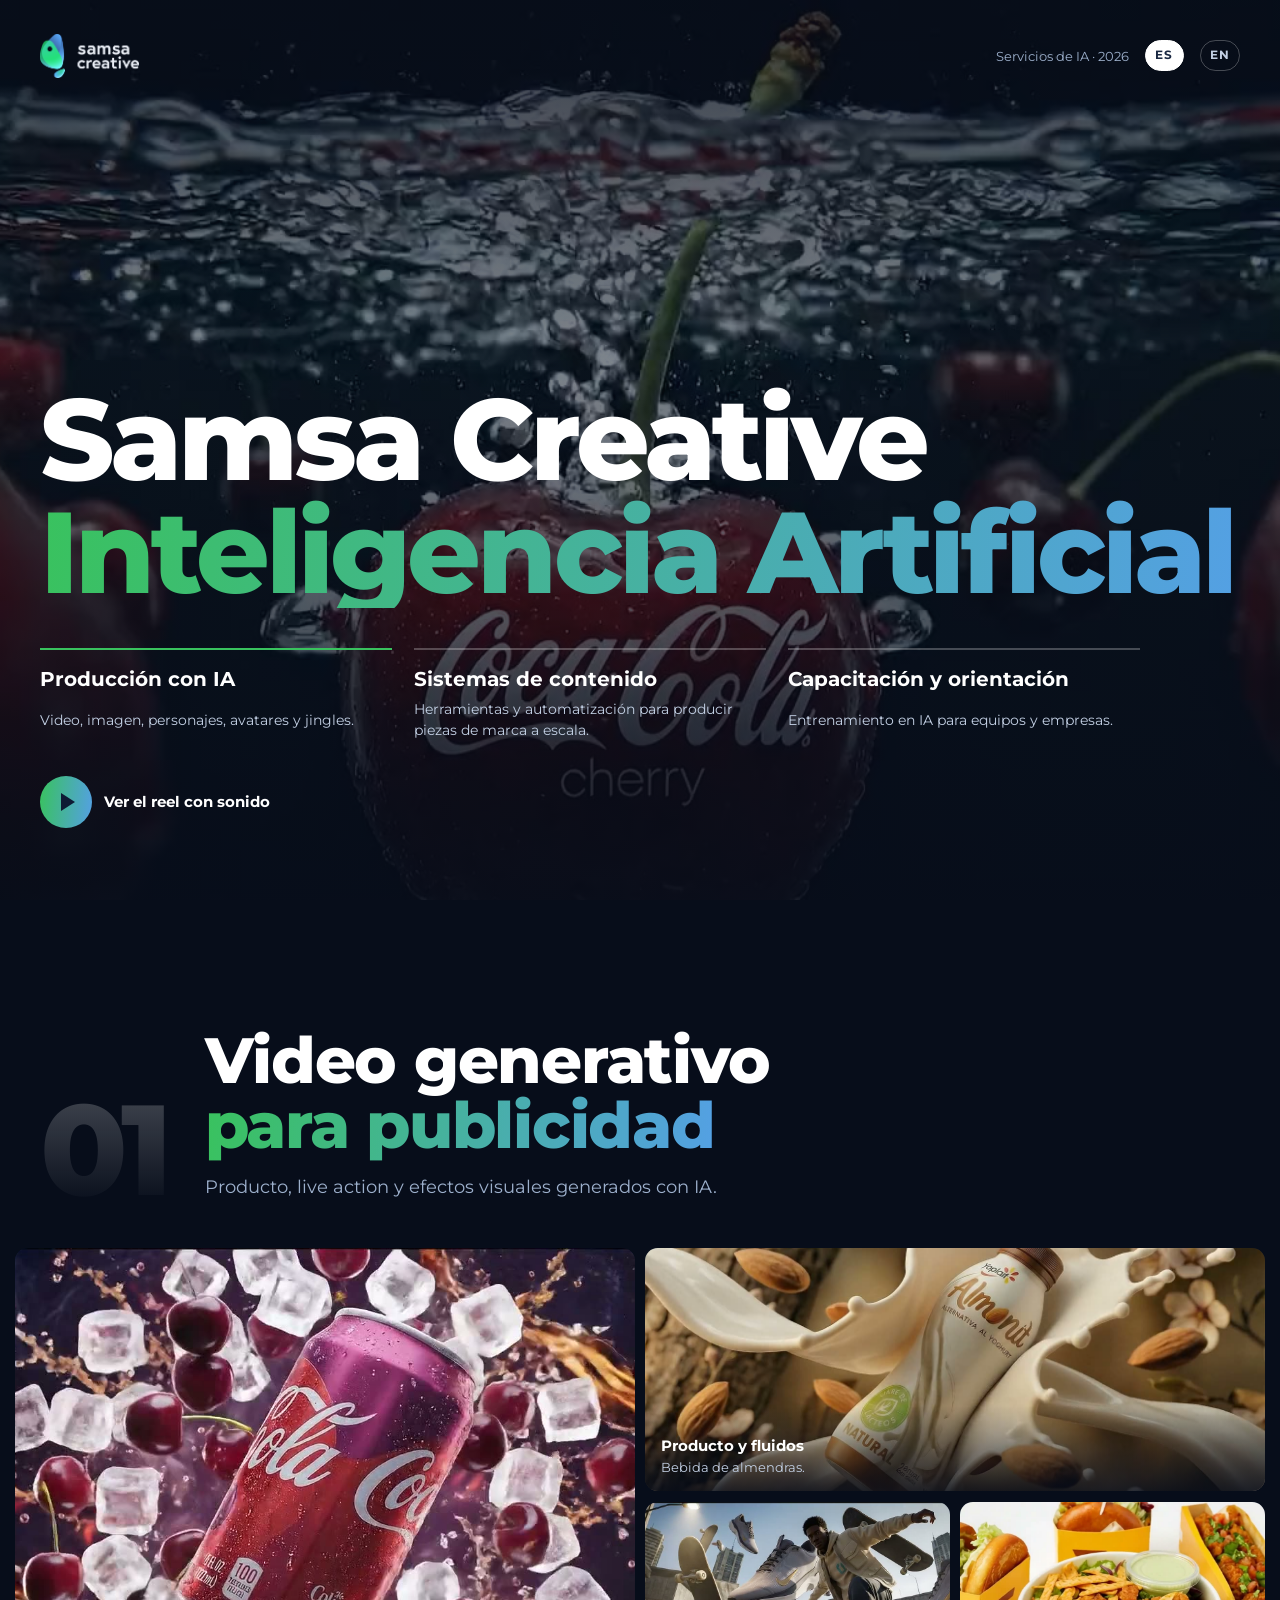
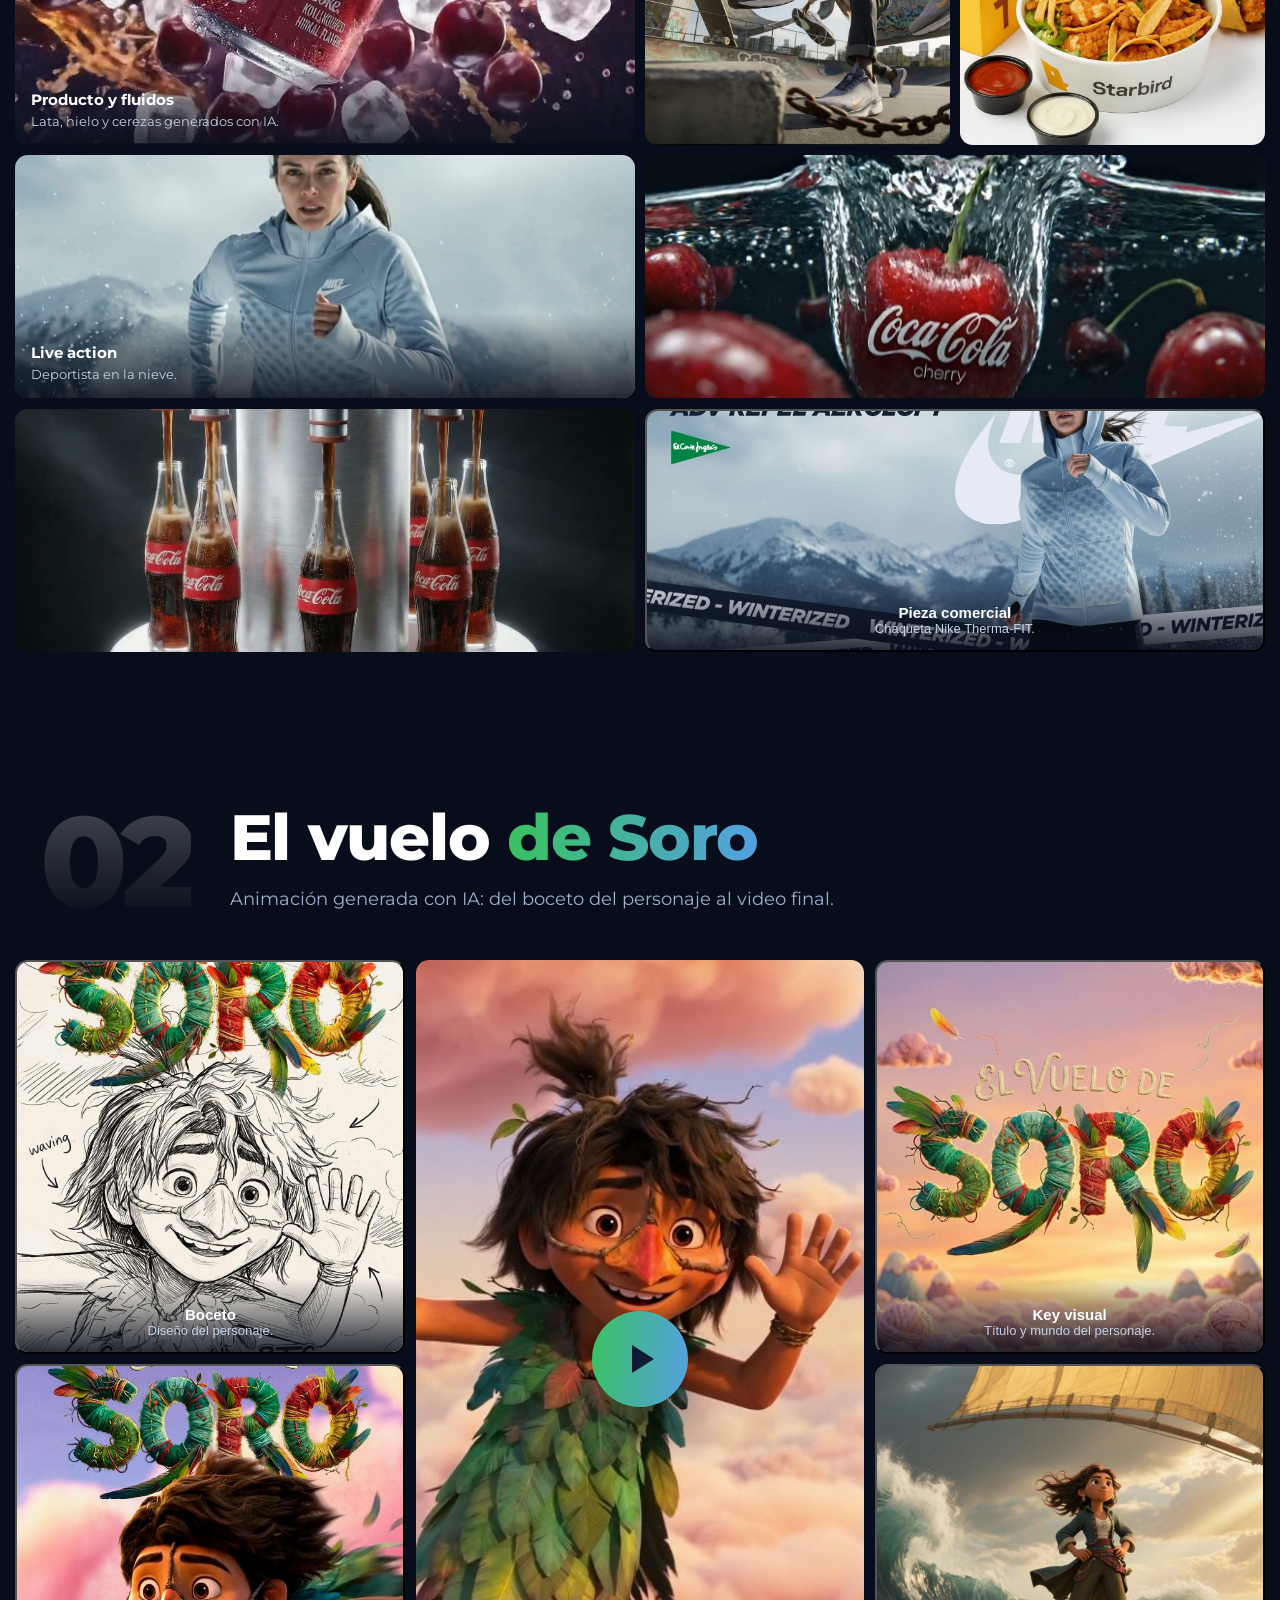
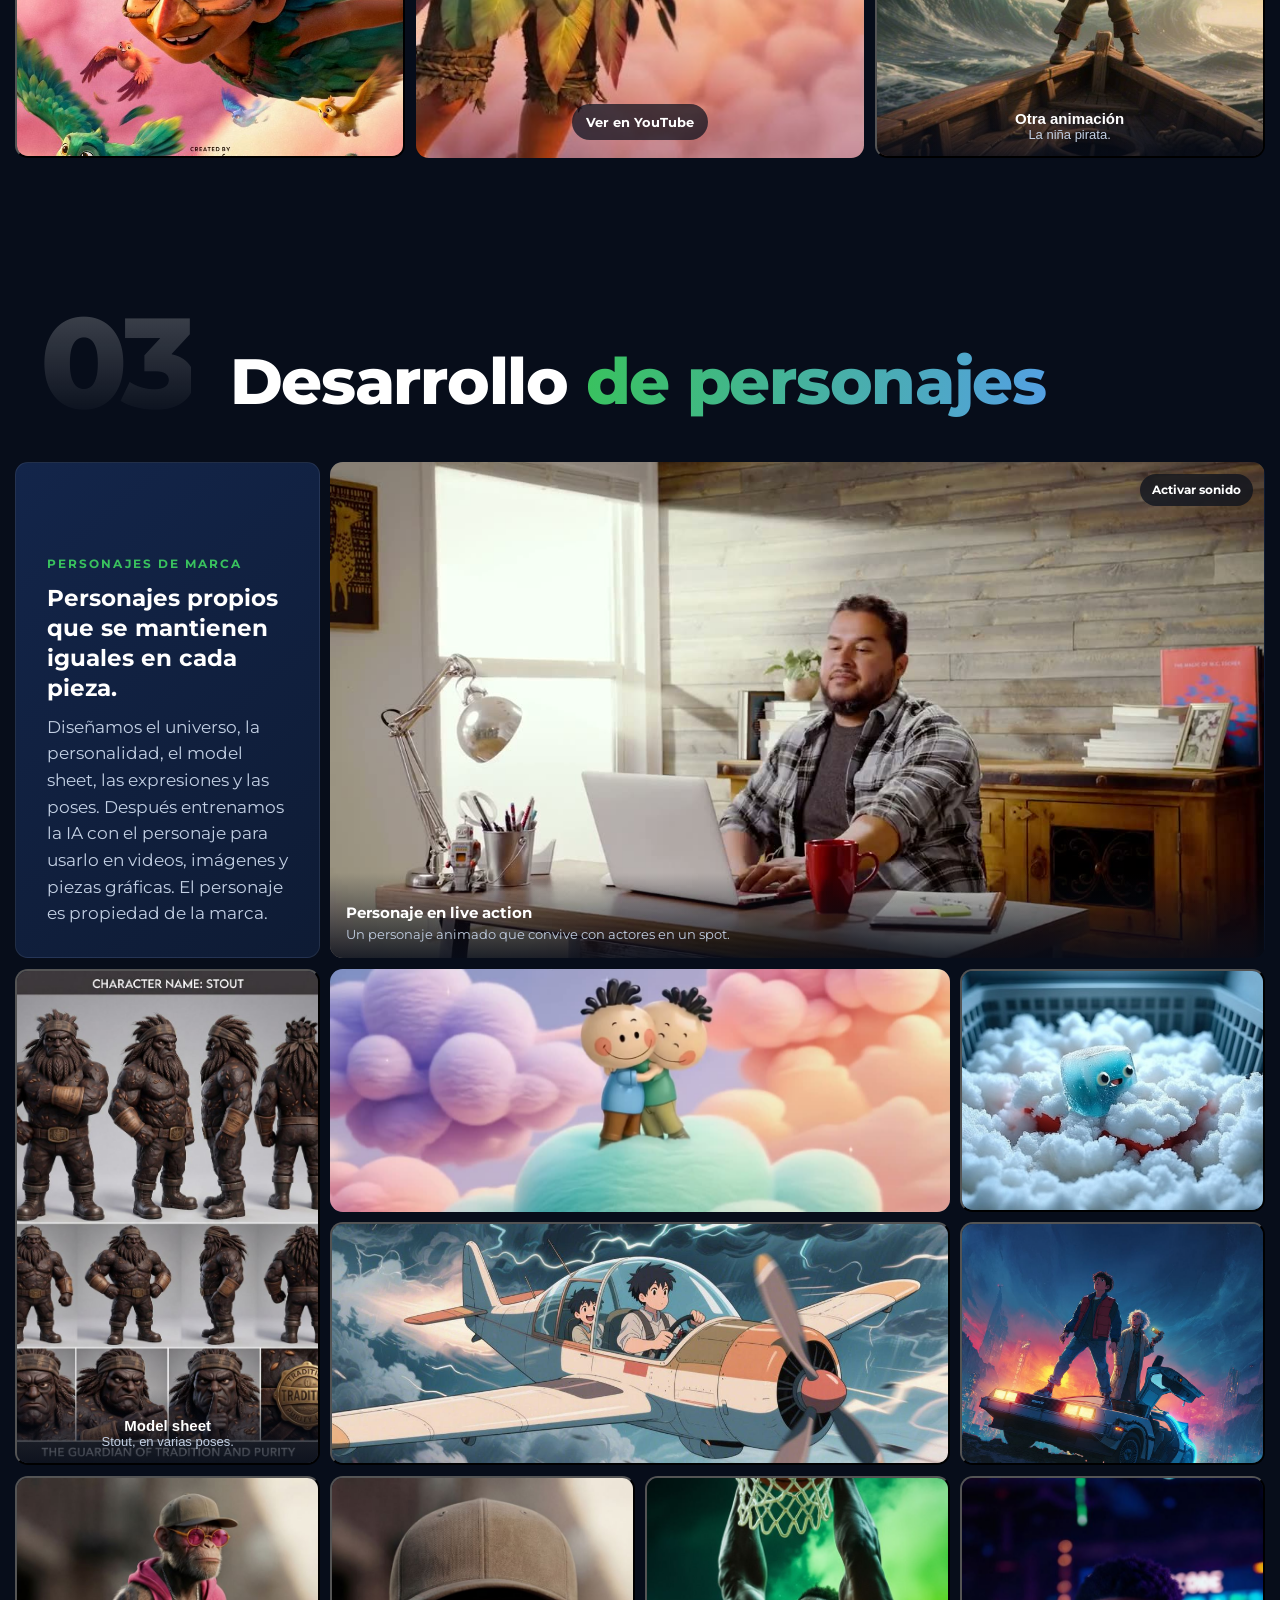
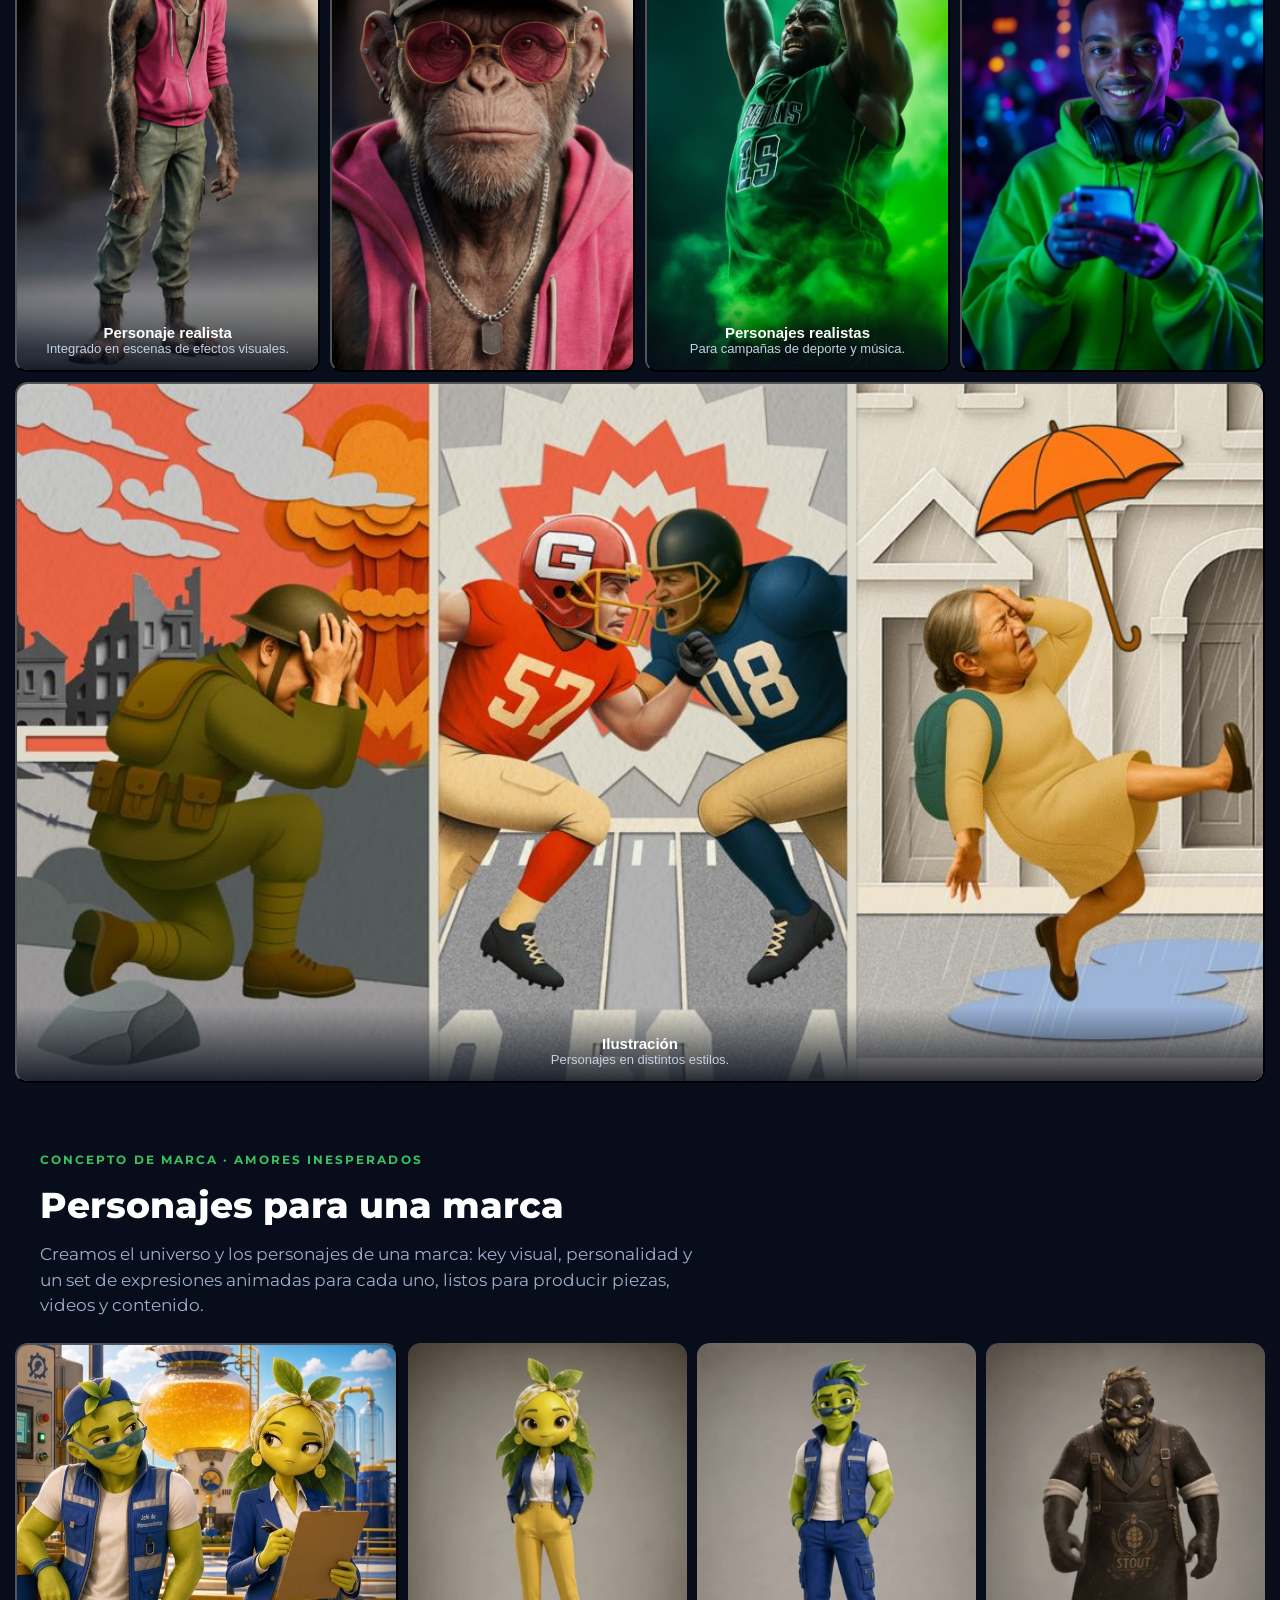
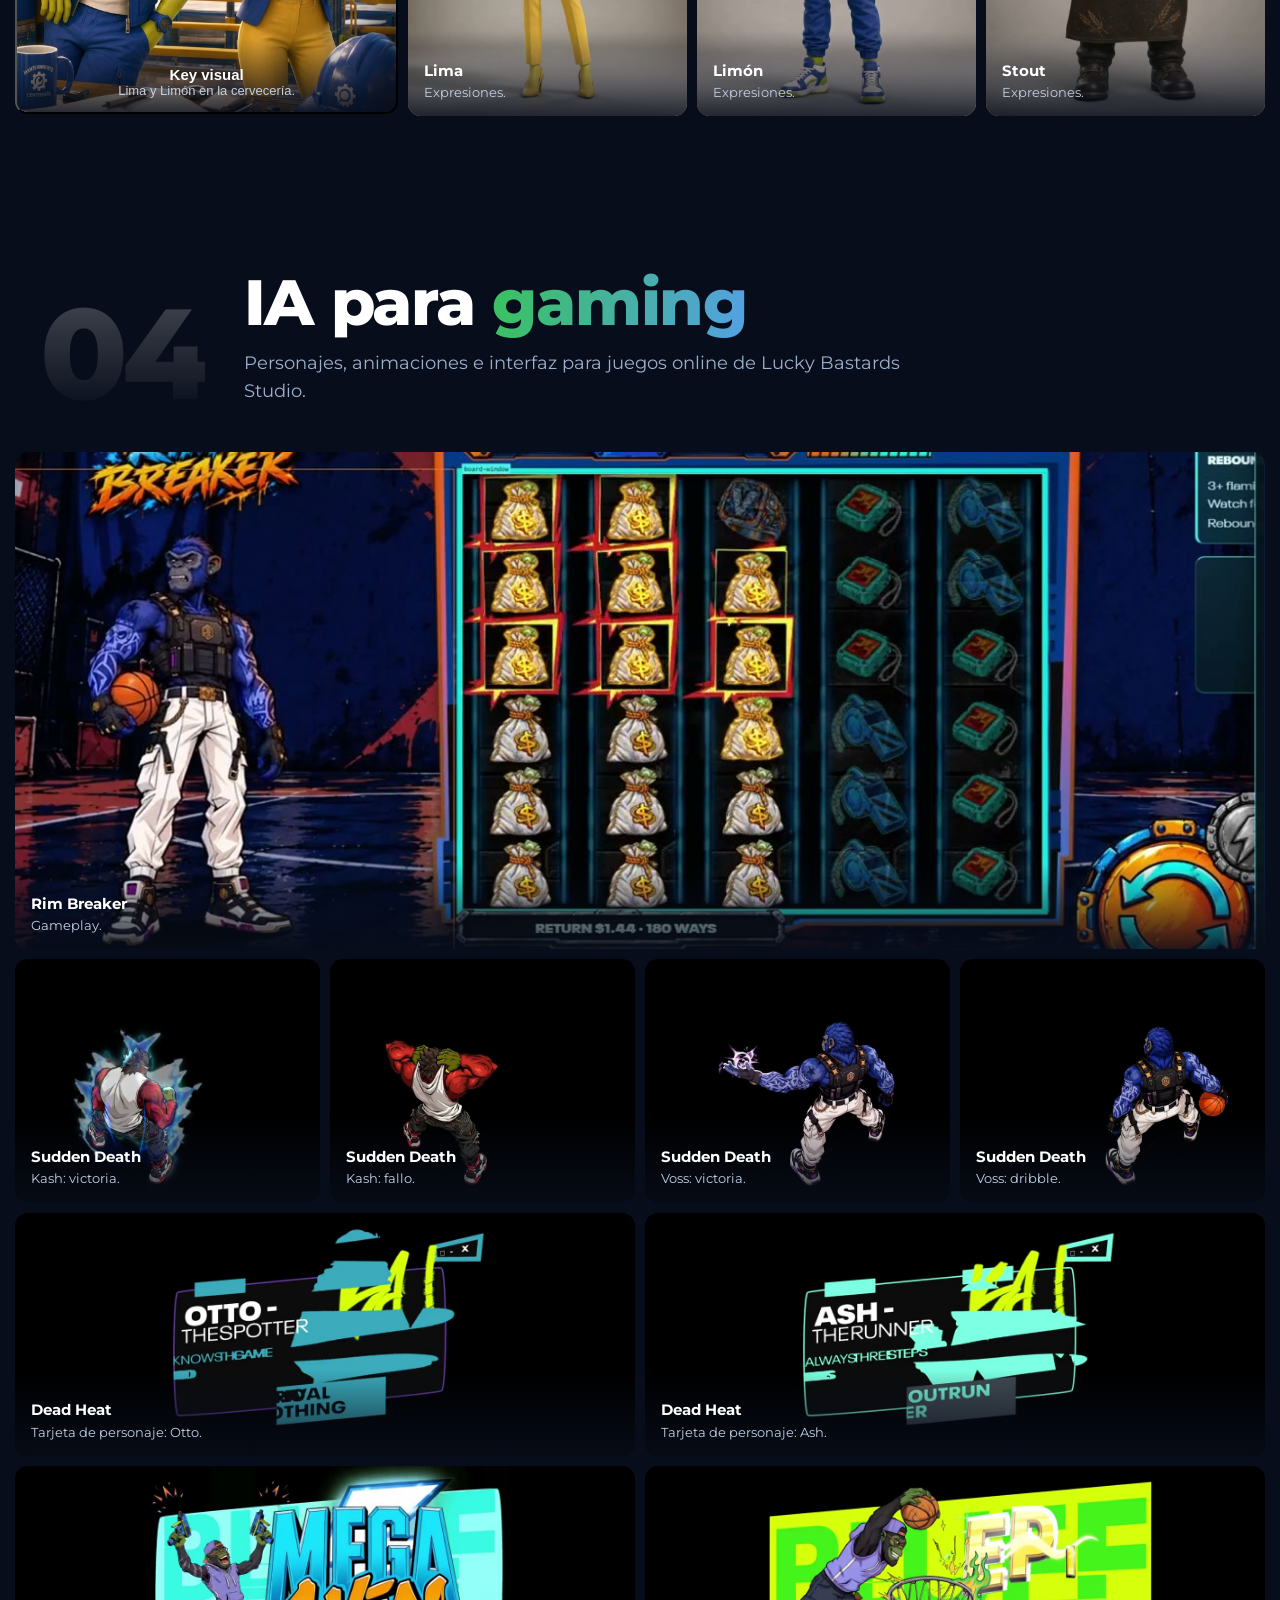
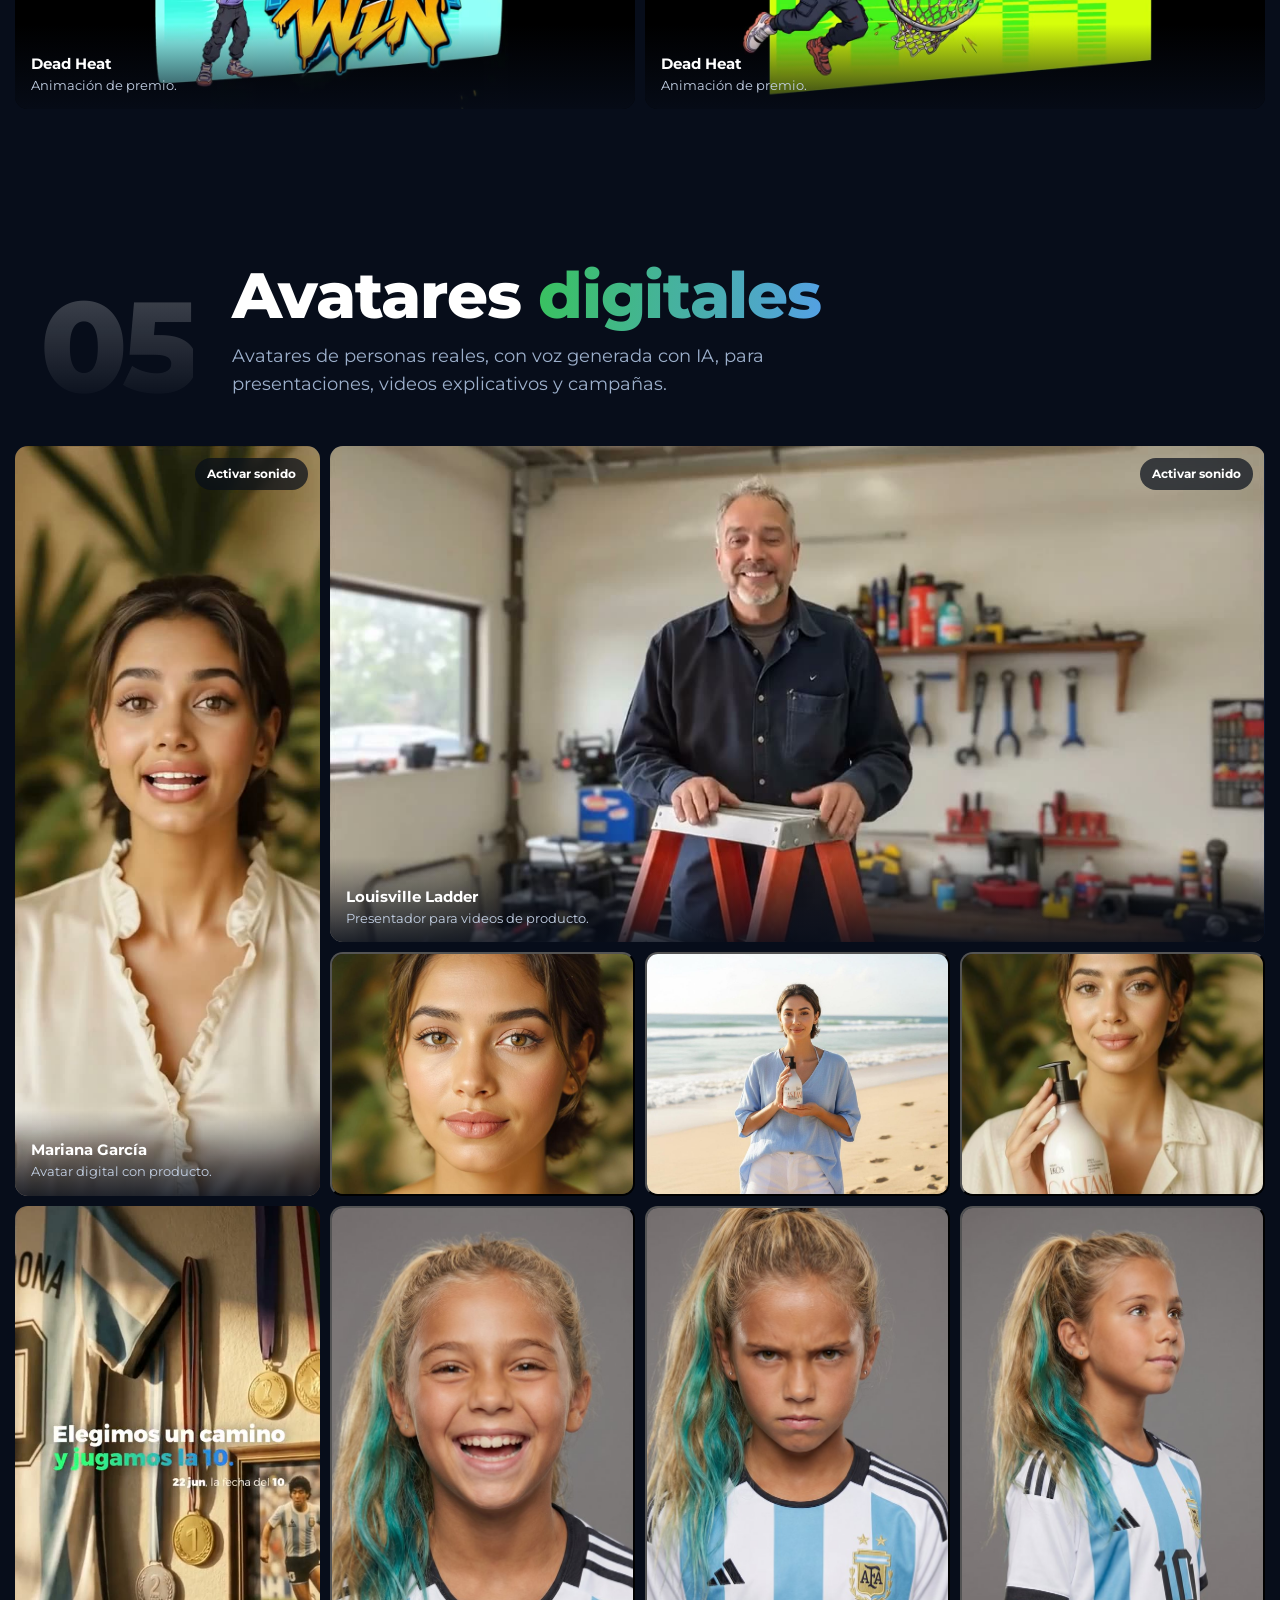
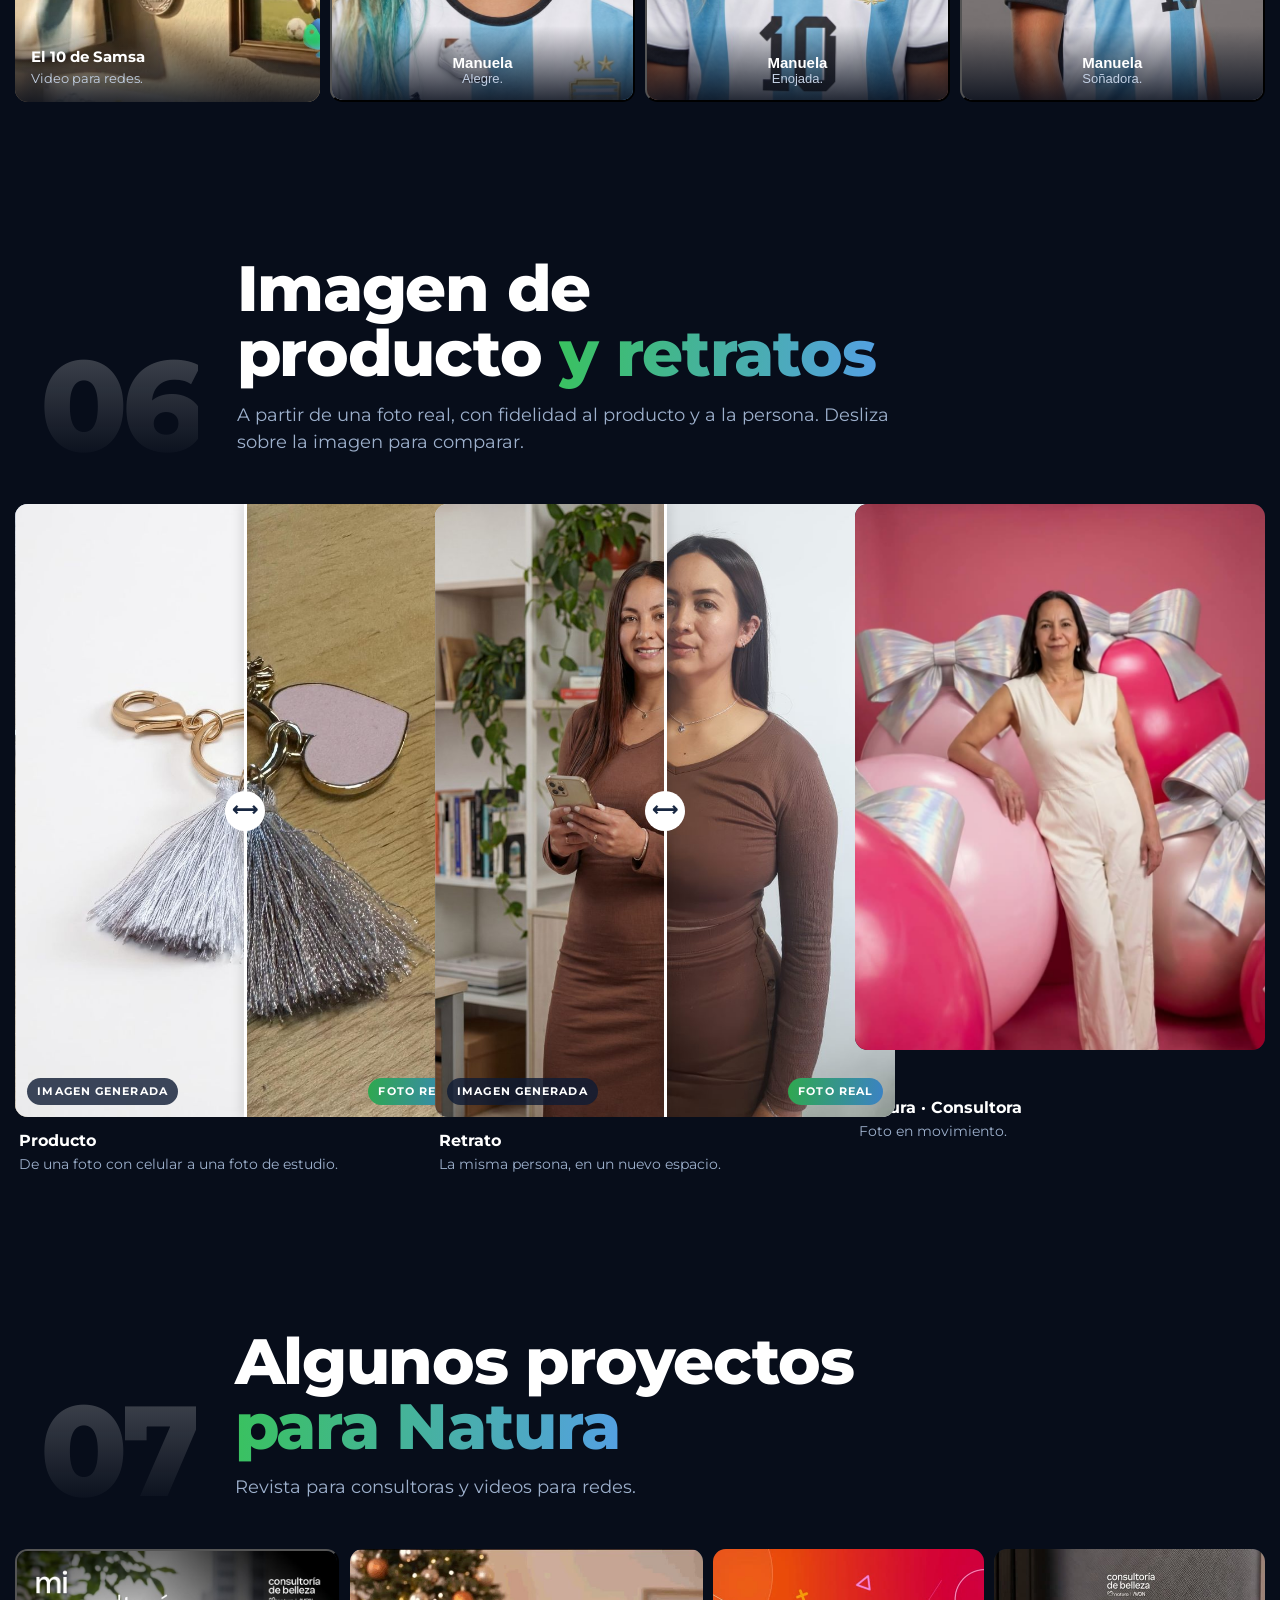
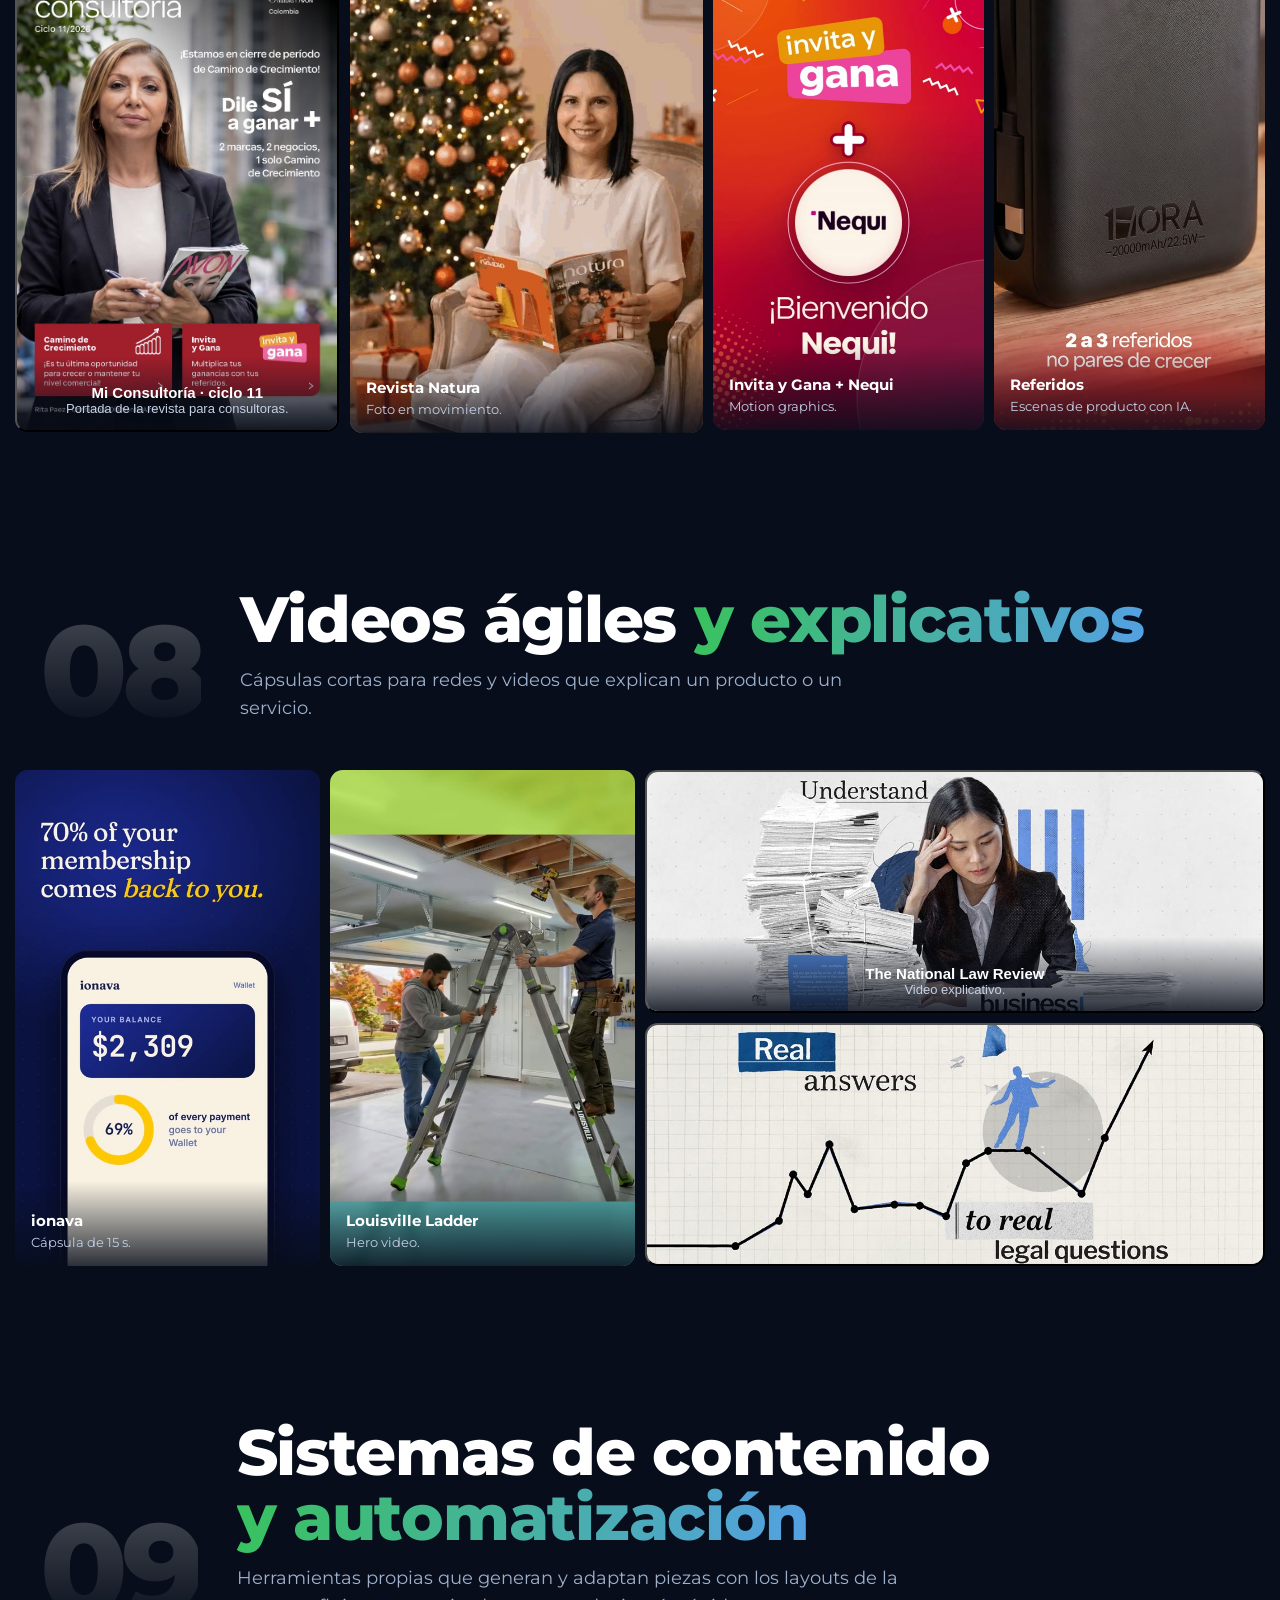
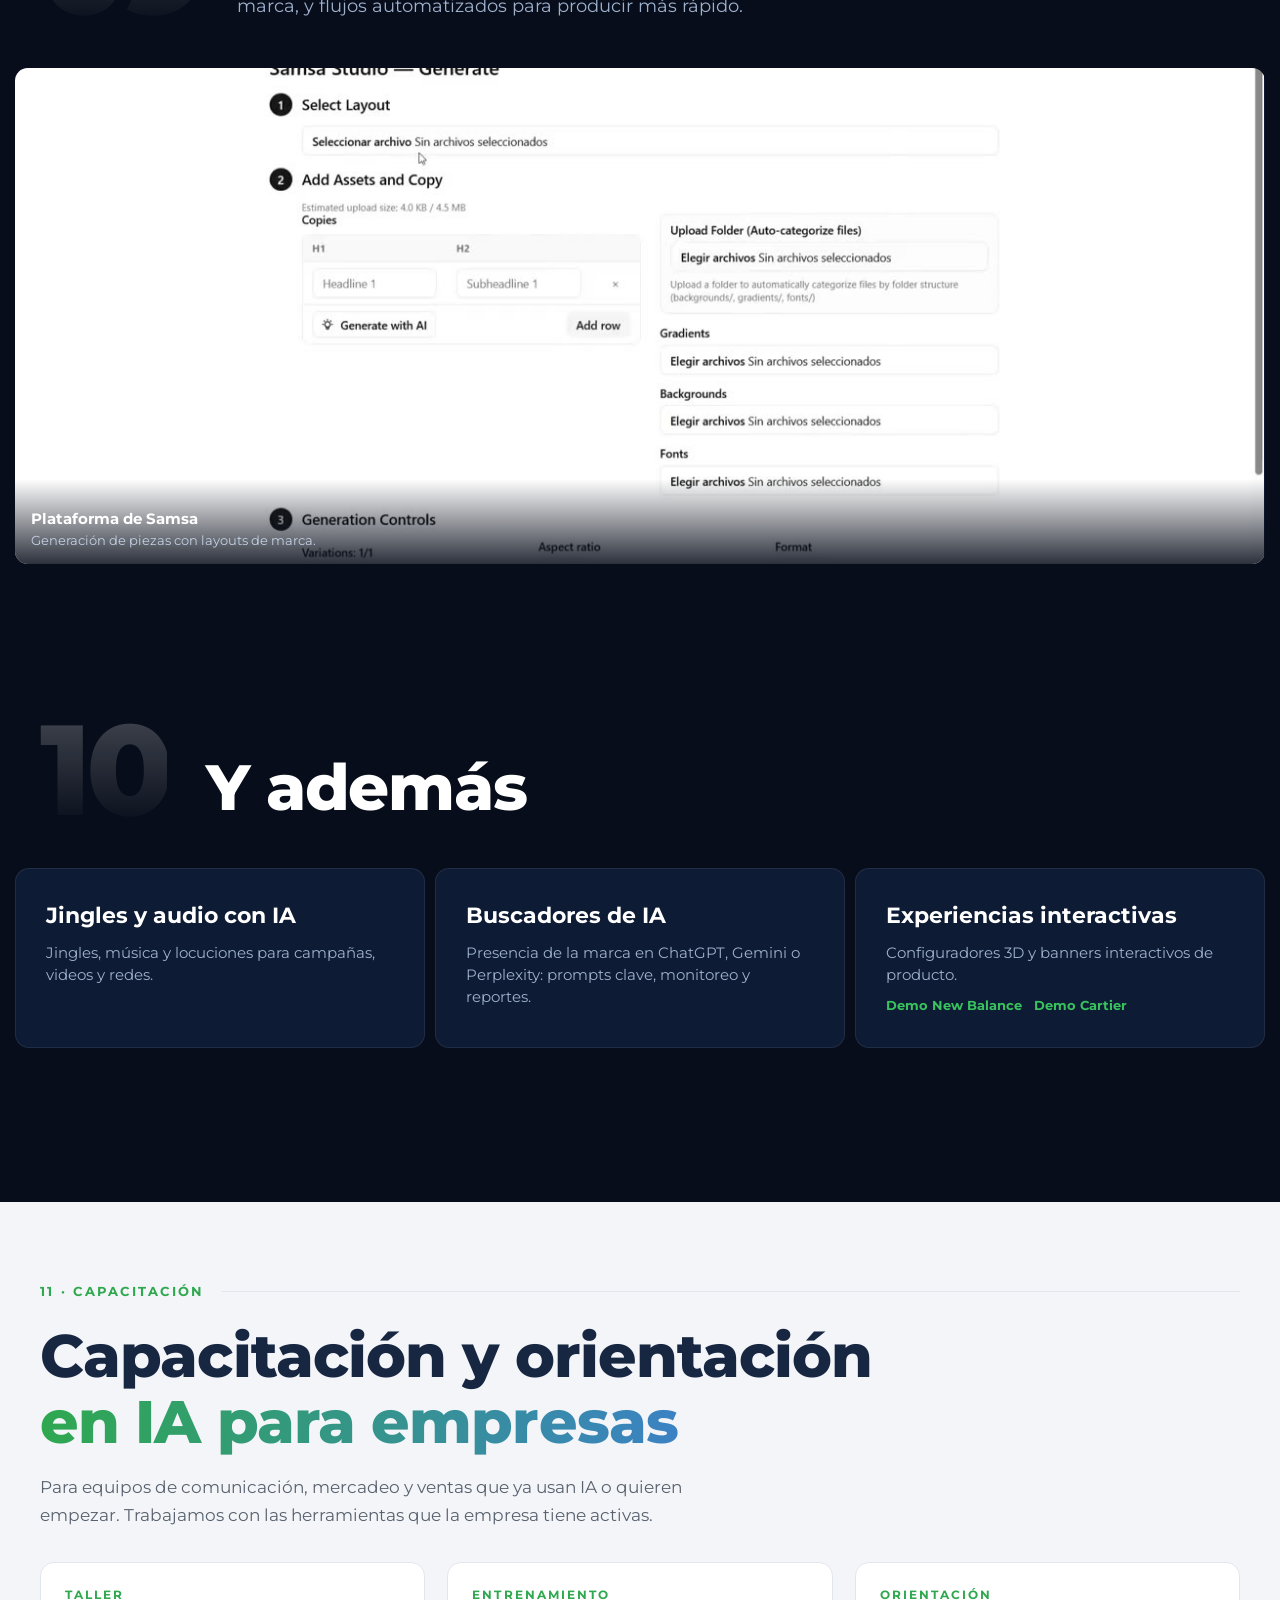
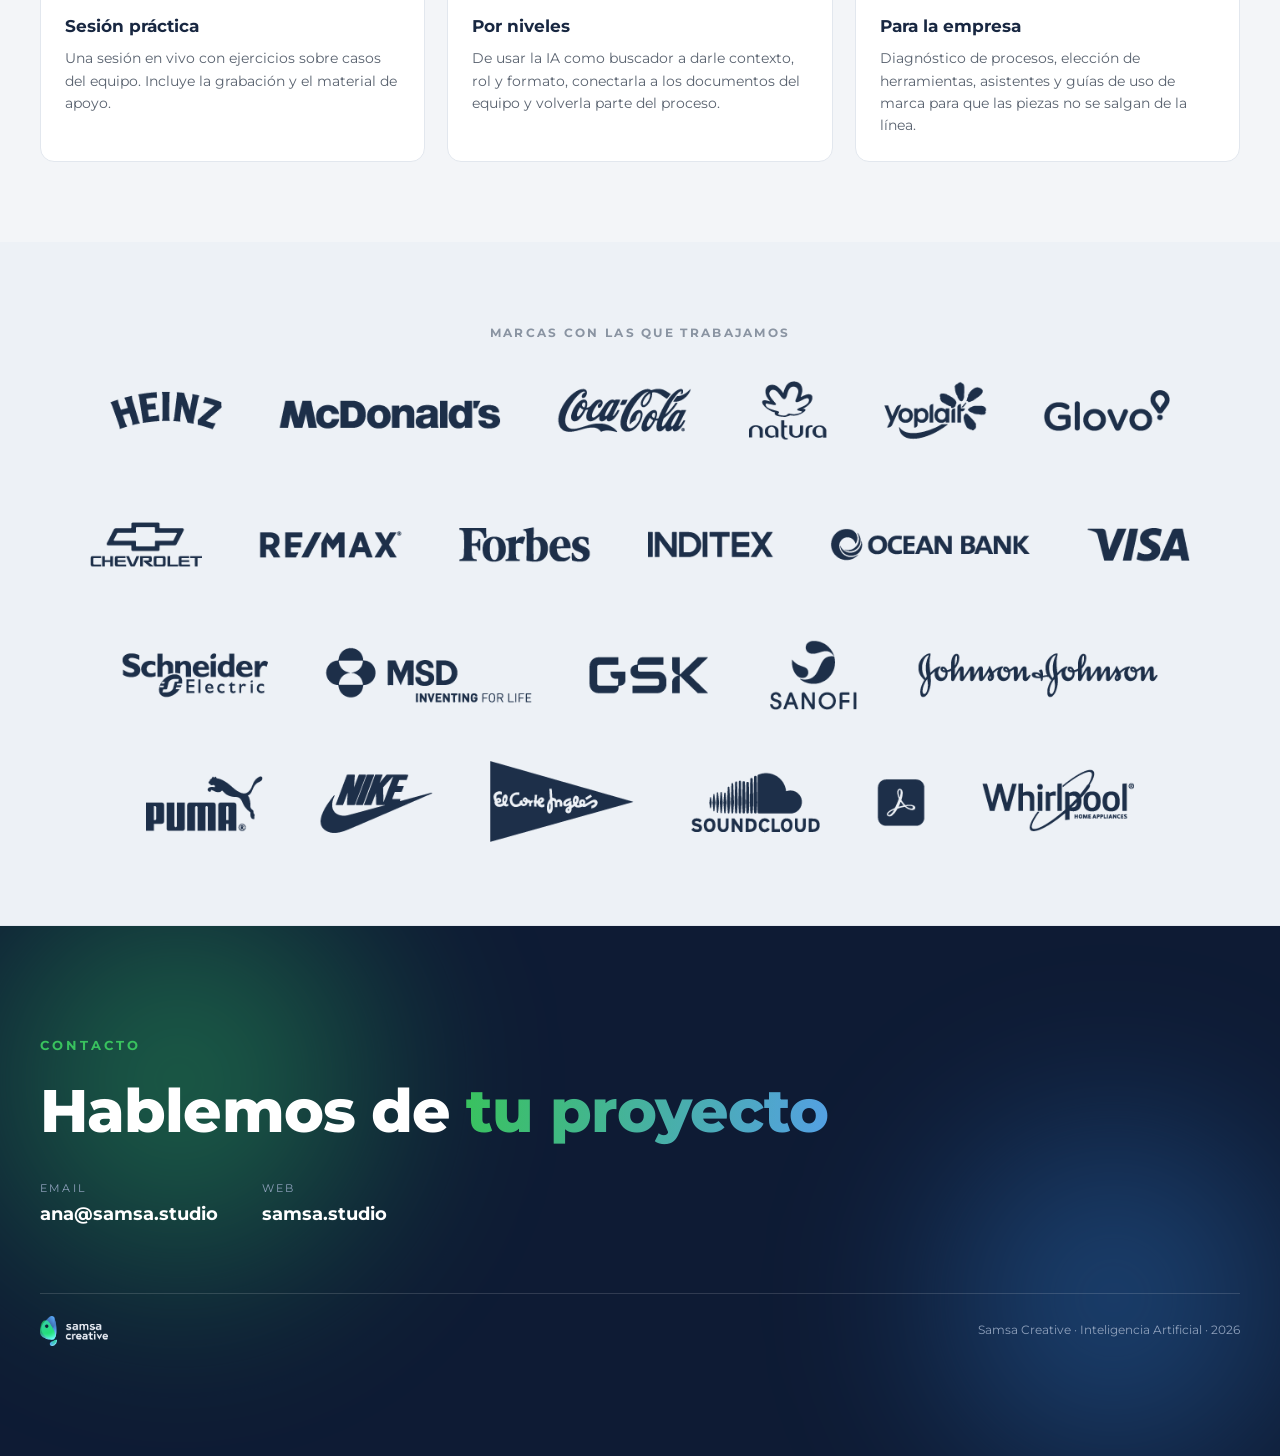
==== commit f2909a80: "Manuela dentro de avatares, gaming sin la última fila, ilustración completa y concepto de marca Co-A" ====
--- a/index.html
+++ b/index.html
@@ -795,13 +795,13 @@
     <button class="tile zoom" data-src="img/ppt-pers-2.jpg"><img src="img/ppt-pers-2.jpg" alt="Un personaje pequeño azul sobre nubes." loading="lazy"></button>
     <button class="tile zoom c2" data-src="img/ppt-pers-3.jpg"><img src="img/ppt-pers-3.jpg" alt="Dos niños en una avioneta entre tormentas." loading="lazy"></button>
     <button class="tile zoom" data-src="img/ppt-pers-1.jpg"><img src="img/ppt-pers-1.jpg" alt="Dos personajes frente a un carro, de noche." loading="lazy"></button>
-    <button class="tile zoom c4" data-src="img/ppt-design-1.jpg"><img src="img/ppt-design-1.jpg" alt="Personajes ilustrados: un soldado, jugadores de fútbol americano y un señor con paraguas." loading="lazy"><figcaption><b>Ilustración</b>Personajes en distintos estilos.</figcaption></button>
     <button class="tile zoom r2" data-src="img/ppt-mono-1.jpg"><img src="img/ppt-mono-1.jpg" alt="Un mono con gorra y chaqueta roja de pie en la calle, generado con IA." loading="lazy"><figcaption><b>Personaje realista</b>Integrado en escenas de efectos visuales.</figcaption></button>
     <button class="tile zoom r2" data-src="img/ppt-mono-2.jpg"><img src="img/ppt-mono-2.jpg" alt="Primer plano del mono con gafas rosadas." loading="lazy"></button>
     <button class="tile zoom r2" data-src="img/ppt-live-1.jpg"><img src="img/ppt-live-1.jpg" alt="Un basquetbolista clavando el balón entre humo verde." loading="lazy"><figcaption><b>Personajes realistas</b>Para campañas de deporte y música.</figcaption></button>
     <button class="tile zoom r2" data-src="img/ppt-live-2.jpg"><img src="img/ppt-live-2.jpg" alt="Un joven con buzo verde y audífonos bajo luces de concierto." loading="lazy"></button>
   </div></div>
-  <div class="wide sub"><span class="tk">Amores Inesperados</span><h3>Frutinovela</h3><p>Personajes de fruta con dirección de telenovela: primeros planos extremos y planos generales de gran escala. Cada personaje tiene su set de expresiones.</p></div>
+  <div class="full-w" style="margin-top:clamp(6px,.8vw,12px)"><button class="tile zoom" style="display:block;width:100%;aspect-ratio:1100/617" data-src="img/ppt-design-1.jpg"><img src="img/ppt-design-1.jpg" alt="Personajes ilustrados: un soldado, jugadores de fútbol americano y un señor con paraguas." loading="lazy"><figcaption><b>Ilustración</b>Personajes en distintos estilos.</figcaption></button></div>
+  <div class="wide sub"><span class="tk">Concepto de marca · Amores Inesperados</span><h3>Personajes para una marca</h3><p>Creamos el universo y los personajes de una marca: key visual, personalidad y un set de expresiones animadas para cada uno, listos para producir piezas, videos y contenido.</p></div>
   <div class="full-w"><div class="nrow nrow--fruti">
     <button class="tile zoom" style="aspect-ratio:611/592" data-src="img/fruti-key.jpg"><img src="img/fruti-key.jpg" alt="Lima y Limón, dos personajes de fruta con uniformes azules, en una cervecería." loading="lazy"><figcaption><b>Key visual</b>Lima y Limón en la cervecería.</figcaption></button>
     <figure class="tile" style="aspect-ratio:828/1108"><video data-src="img/v/fruti-lima.mp4" poster="img/v/fruti-lima.jpg" muted loop playsinline preload="none"></video><figcaption><b>Lima</b>Expresiones.</figcaption></figure>
@@ -822,9 +822,6 @@
     <figure class="tile c2 blk"><video data-src="img/g/card-ash.mp4" poster="img/g/card-ash.jpg" muted loop playsinline preload="none"></video><figcaption><b>Dead Heat</b>Tarjeta de personaje: Ash.</figcaption></figure>
     <figure class="tile c2 blk"><video data-src="img/g/megawin.mp4" poster="img/g/megawin.jpg" muted loop playsinline preload="none"></video><figcaption><b>Dead Heat</b>Animación de premio.</figcaption></figure>
     <figure class="tile c2 blk"><video data-src="img/g/epicwin.mp4" poster="img/g/epicwin.jpg" muted loop playsinline preload="none"></video><figcaption><b>Dead Heat</b>Animación de premio.</figcaption></figure>
-    <figure class="tile  blk"><video data-src="img/g/scatter-otto.mp4" poster="img/g/scatter-otto.jpg" muted loop playsinline preload="none"></video><figcaption><b>Dead Heat</b>Scatter animado.</figcaption></figure>
-    <figure class="tile  blk"><video data-src="img/g/icono-power.mp4" poster="img/g/icono-power.jpg" muted loop playsinline preload="none"></video><figcaption><b>Sudden Death</b>Ícono animado.</figcaption></figure>
-    <figure class="tile c2 blk"><video data-src="img/g/otto-victory.mp4" poster="img/g/otto-victory.jpg" muted loop playsinline preload="none"></video><figcaption><b>Dead Heat</b>Otto: victoria.</figcaption></figure>
   </div></div>
 </section>
 
@@ -836,14 +833,10 @@
     <button class="tile zoom" data-src="img/ppt-avatar-1.jpg"><img src="img/ppt-avatar-1.jpg" alt="Avatar digital de Mariana García, primer plano." loading="lazy"></button>
     <button class="tile zoom" data-src="img/ppt-avatar-2.jpg"><img src="img/ppt-avatar-2.jpg" alt="Avatar de Mariana García en la playa con un producto." loading="lazy"></button>
     <button class="tile zoom" data-src="img/ppt-avatar-3.jpg"><img src="img/ppt-avatar-3.jpg" alt="Avatar de Mariana García con un producto en la mano." loading="lazy"></button>
-  </div></div>
-  <div class="wide sub"><span class="tk">El 10 de Samsa</span><h3>Manuela</h3><p>Personaje para una pieza de redes de Samsa, con su set de gestos.</p></div>
-  <div class="full-w"><div class="nrow nrow--5">
-    <figure class="tile" style="aspect-ratio:4/5"><video data-src="img/g/el10-video.mp4" poster="img/g/el10-video.jpg" muted loop playsinline preload="none"></video><figcaption><b>El 10 de Samsa</b>Video para redes.</figcaption></figure>
-    <button class="tile zoom" style="aspect-ratio:800/993" data-src="img/g/manuela-01_alegre.jpg"><img src="img/g/manuela-01_alegre.jpg" alt="Manuela, alegre." loading="lazy"><figcaption><b>Manuela</b>Alegre.</figcaption></button>
-    <button class="tile zoom" style="aspect-ratio:800/993" data-src="img/g/manuela-02_enojada.jpg"><img src="img/g/manuela-02_enojada.jpg" alt="Manuela, enojada." loading="lazy"><figcaption><b>Manuela</b>Enojada.</figcaption></button>
-    <button class="tile zoom" style="aspect-ratio:800/993" data-src="img/g/manuela-03_triste.jpg"><img src="img/g/manuela-03_triste.jpg" alt="Manuela, triste." loading="lazy"><figcaption><b>Manuela</b>Triste.</figcaption></button>
-    <button class="tile zoom" style="aspect-ratio:800/993" data-src="img/g/manuela-04_angulo_sonadora.jpg"><img src="img/g/manuela-04_angulo_sonadora.jpg" alt="Manuela, soñadora." loading="lazy"><figcaption><b>Manuela</b>Soñadora.</figcaption></button>
+    <figure class="tile r2"><video data-src="img/g/el10-video.mp4" poster="img/g/el10-video.jpg" muted loop playsinline preload="none"></video><figcaption><b>El 10 de Samsa</b>Video para redes.</figcaption></figure>
+    <button class="tile zoom r2" data-src="img/g/manuela-01_alegre.jpg"><img src="img/g/manuela-01_alegre.jpg" alt="Manuela: alegre." loading="lazy"><figcaption><b>Manuela</b>Alegre.</figcaption></button>
+    <button class="tile zoom r2" data-src="img/g/manuela-02_enojada.jpg"><img src="img/g/manuela-02_enojada.jpg" alt="Manuela: enojada." loading="lazy"><figcaption><b>Manuela</b>Enojada.</figcaption></button>
+    <button class="tile zoom r2" data-src="img/g/manuela-04_angulo_sonadora.jpg"><img src="img/g/manuela-04_angulo_sonadora.jpg" alt="Manuela: soñadora." loading="lazy"><figcaption><b>Manuela</b>Soñadora.</figcaption></button>
   </div></div>
 </section>
 
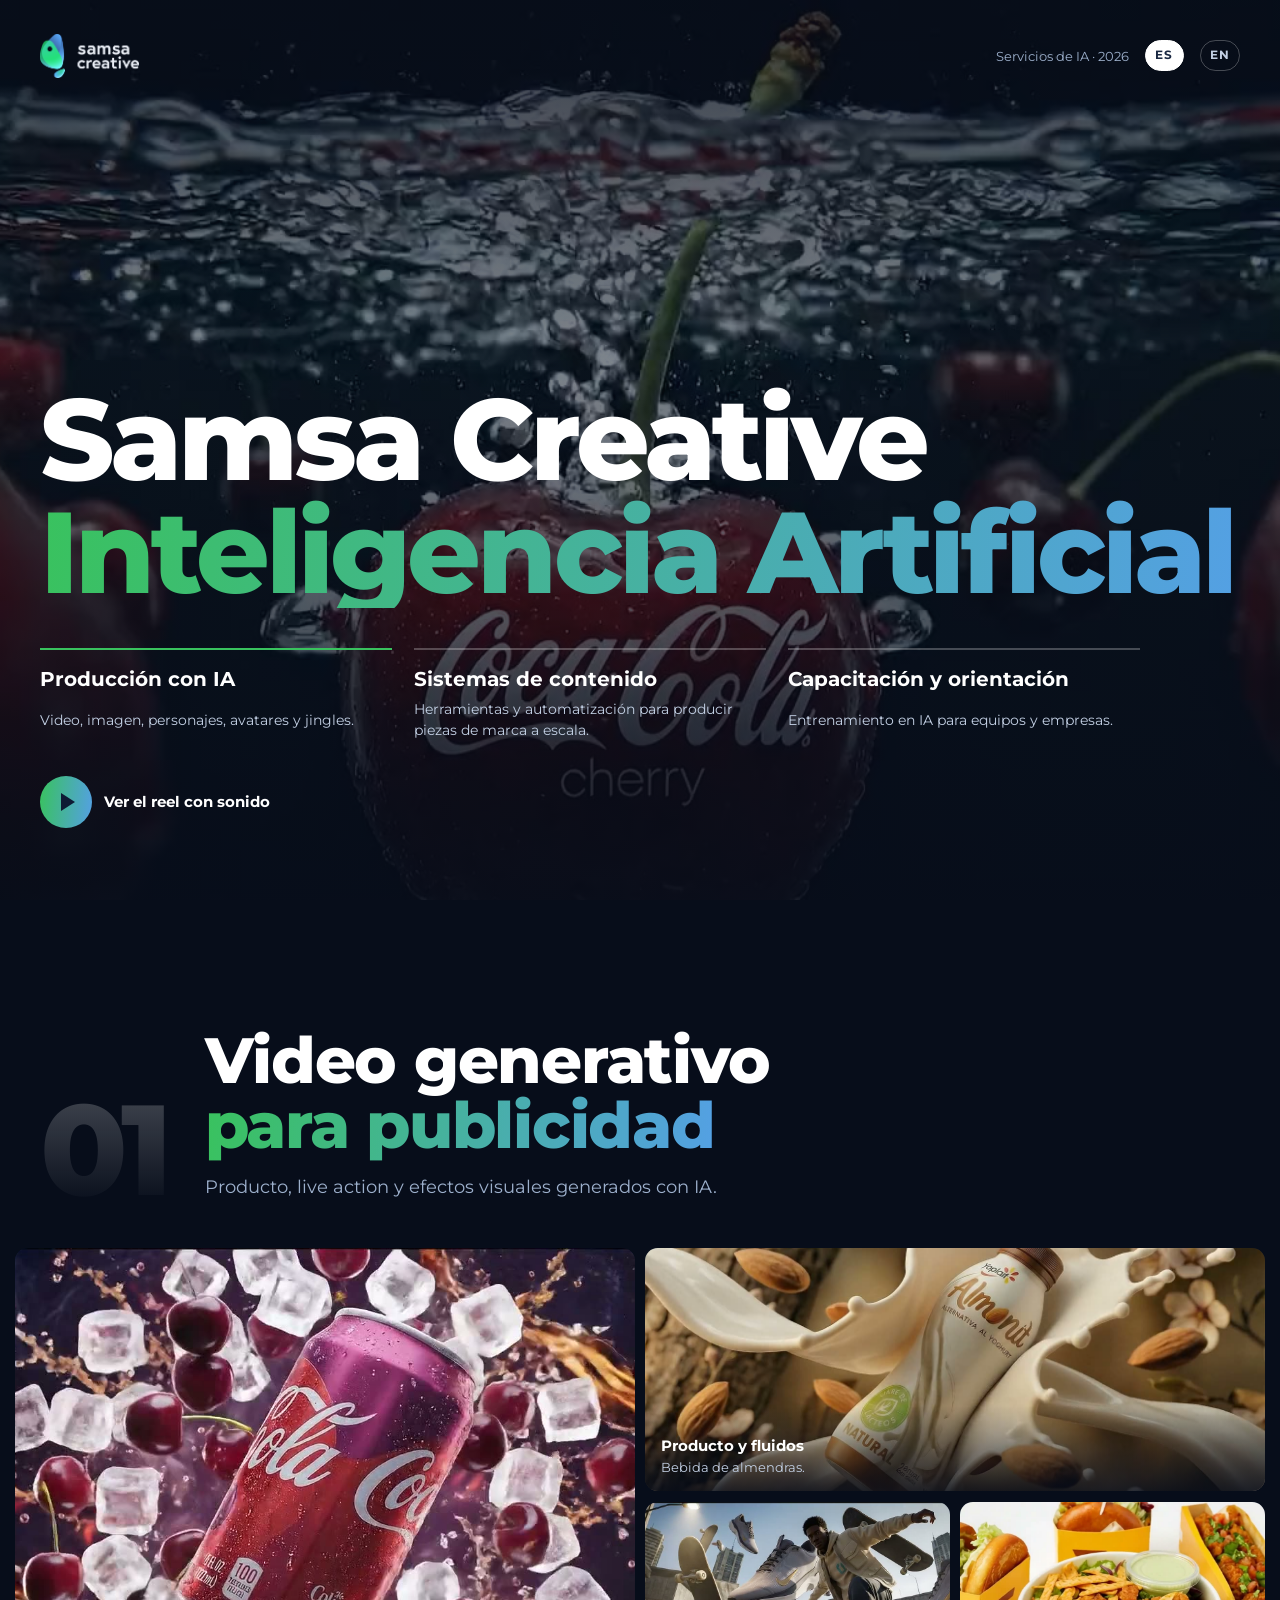
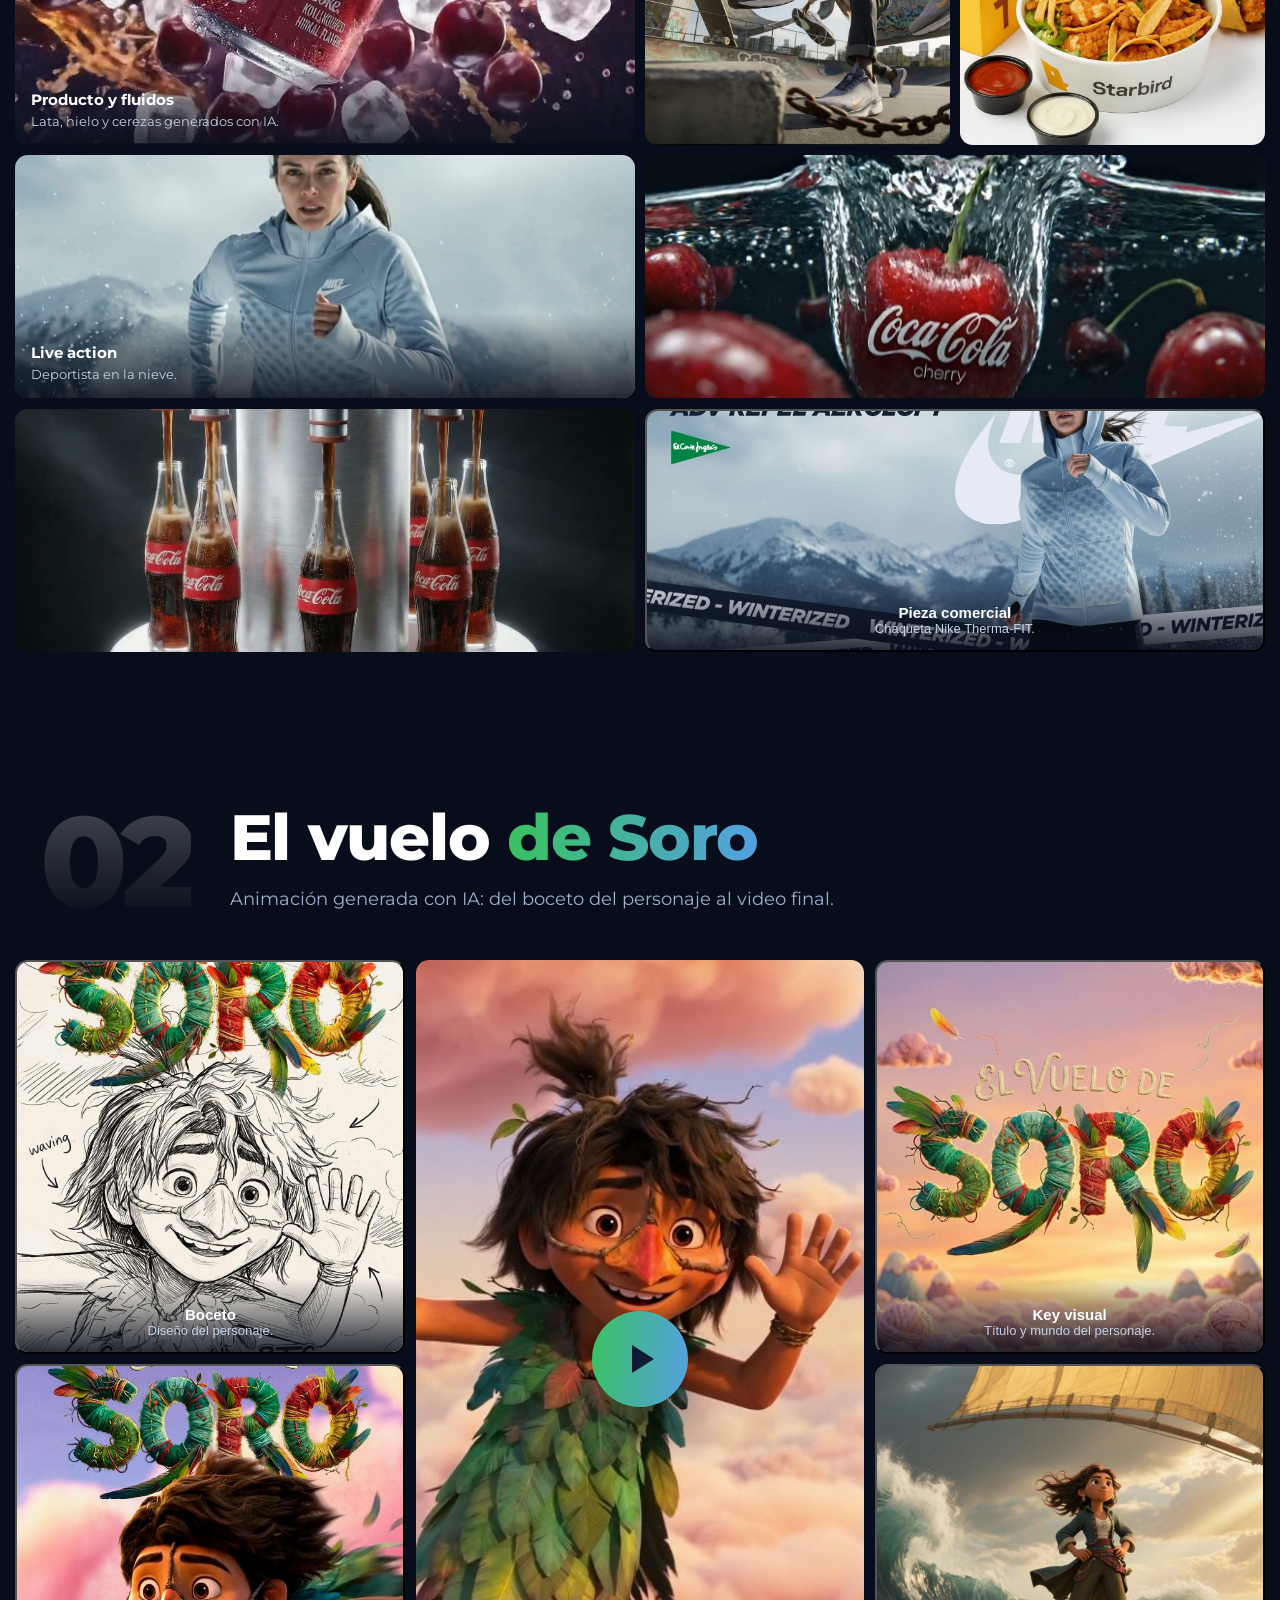
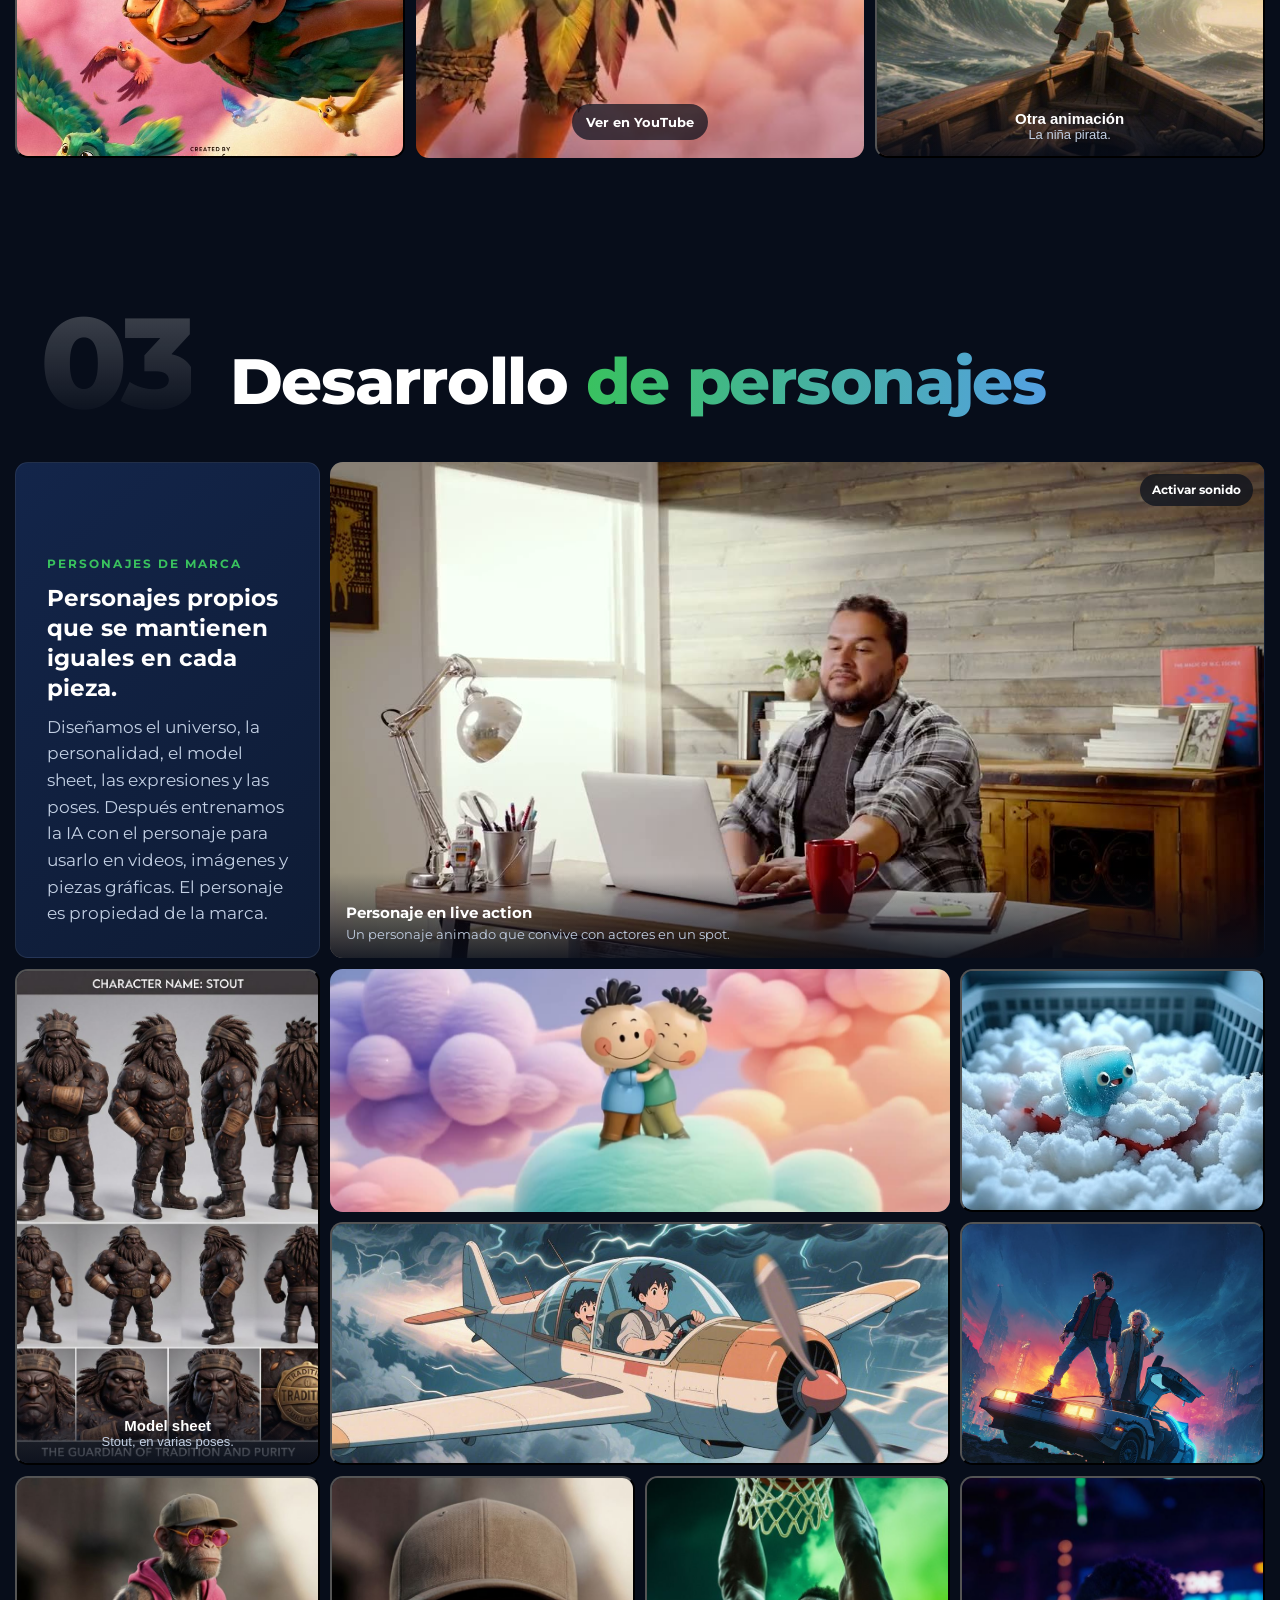
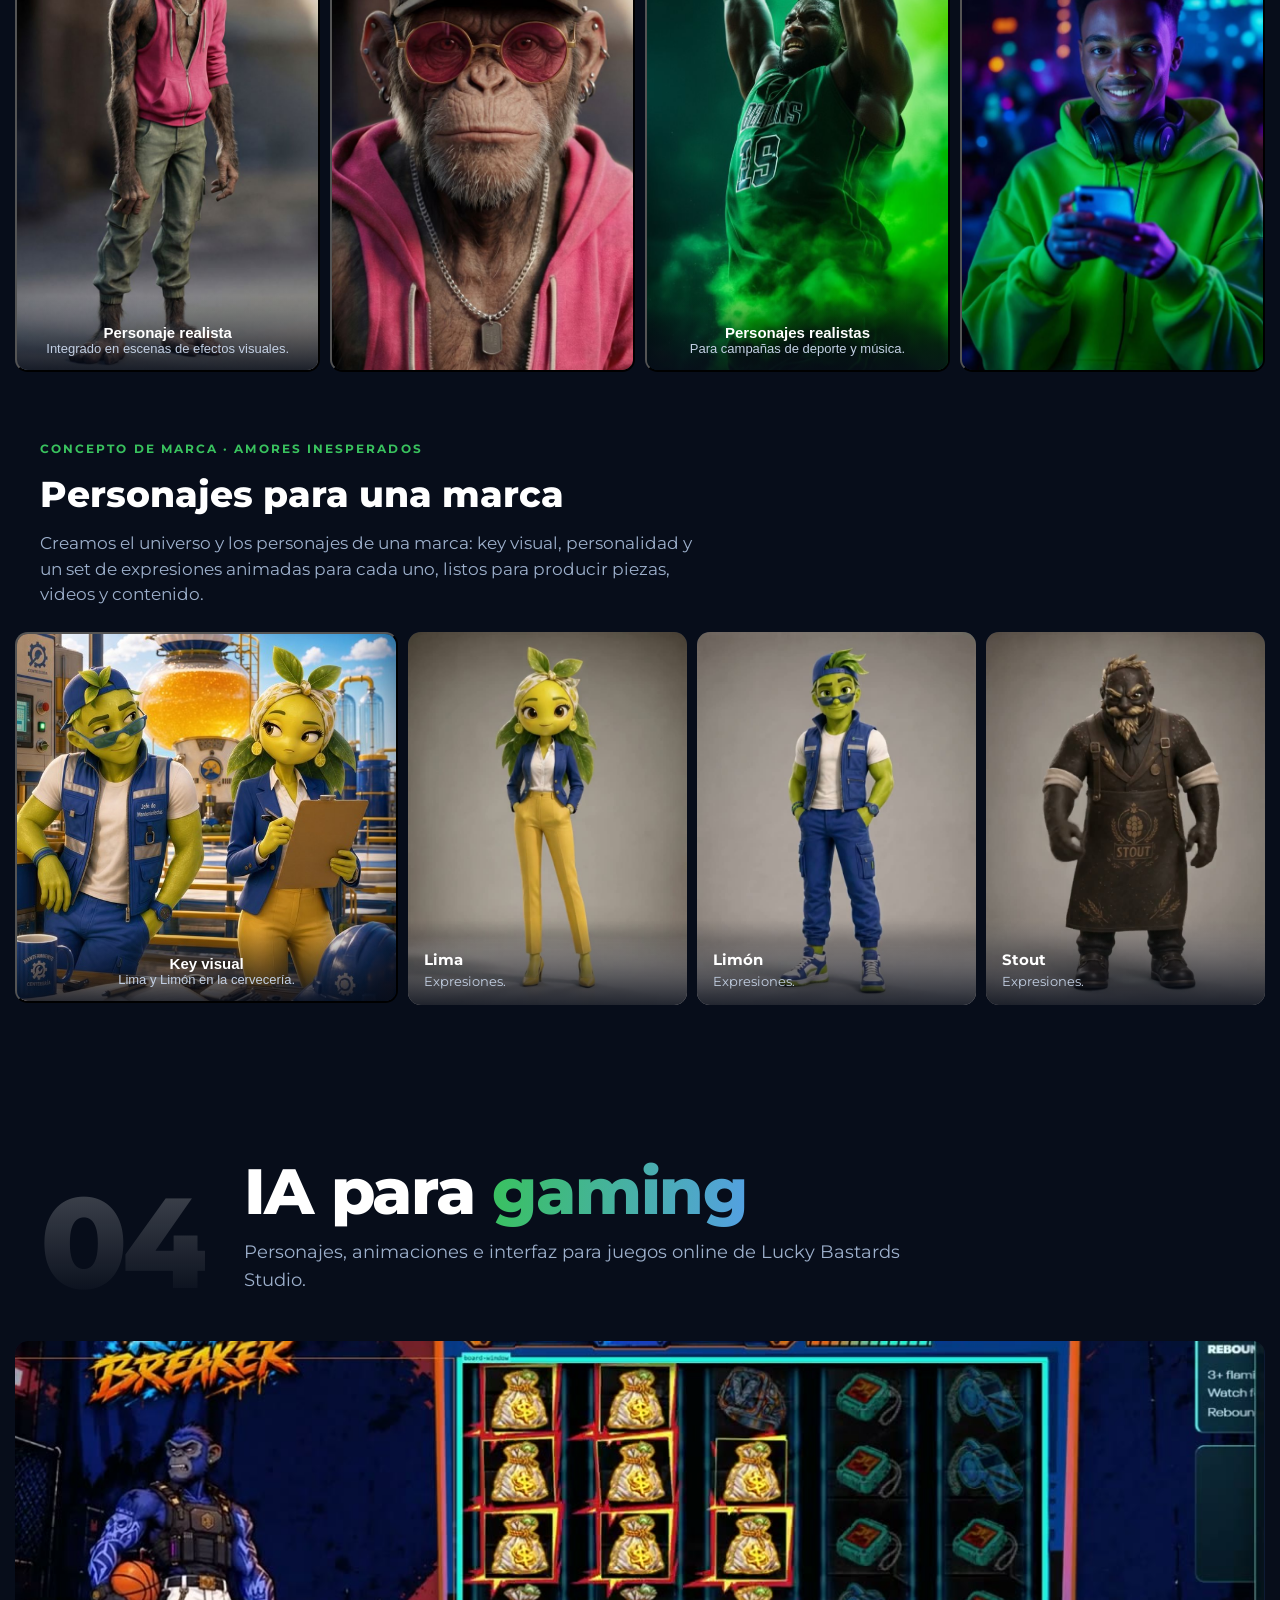
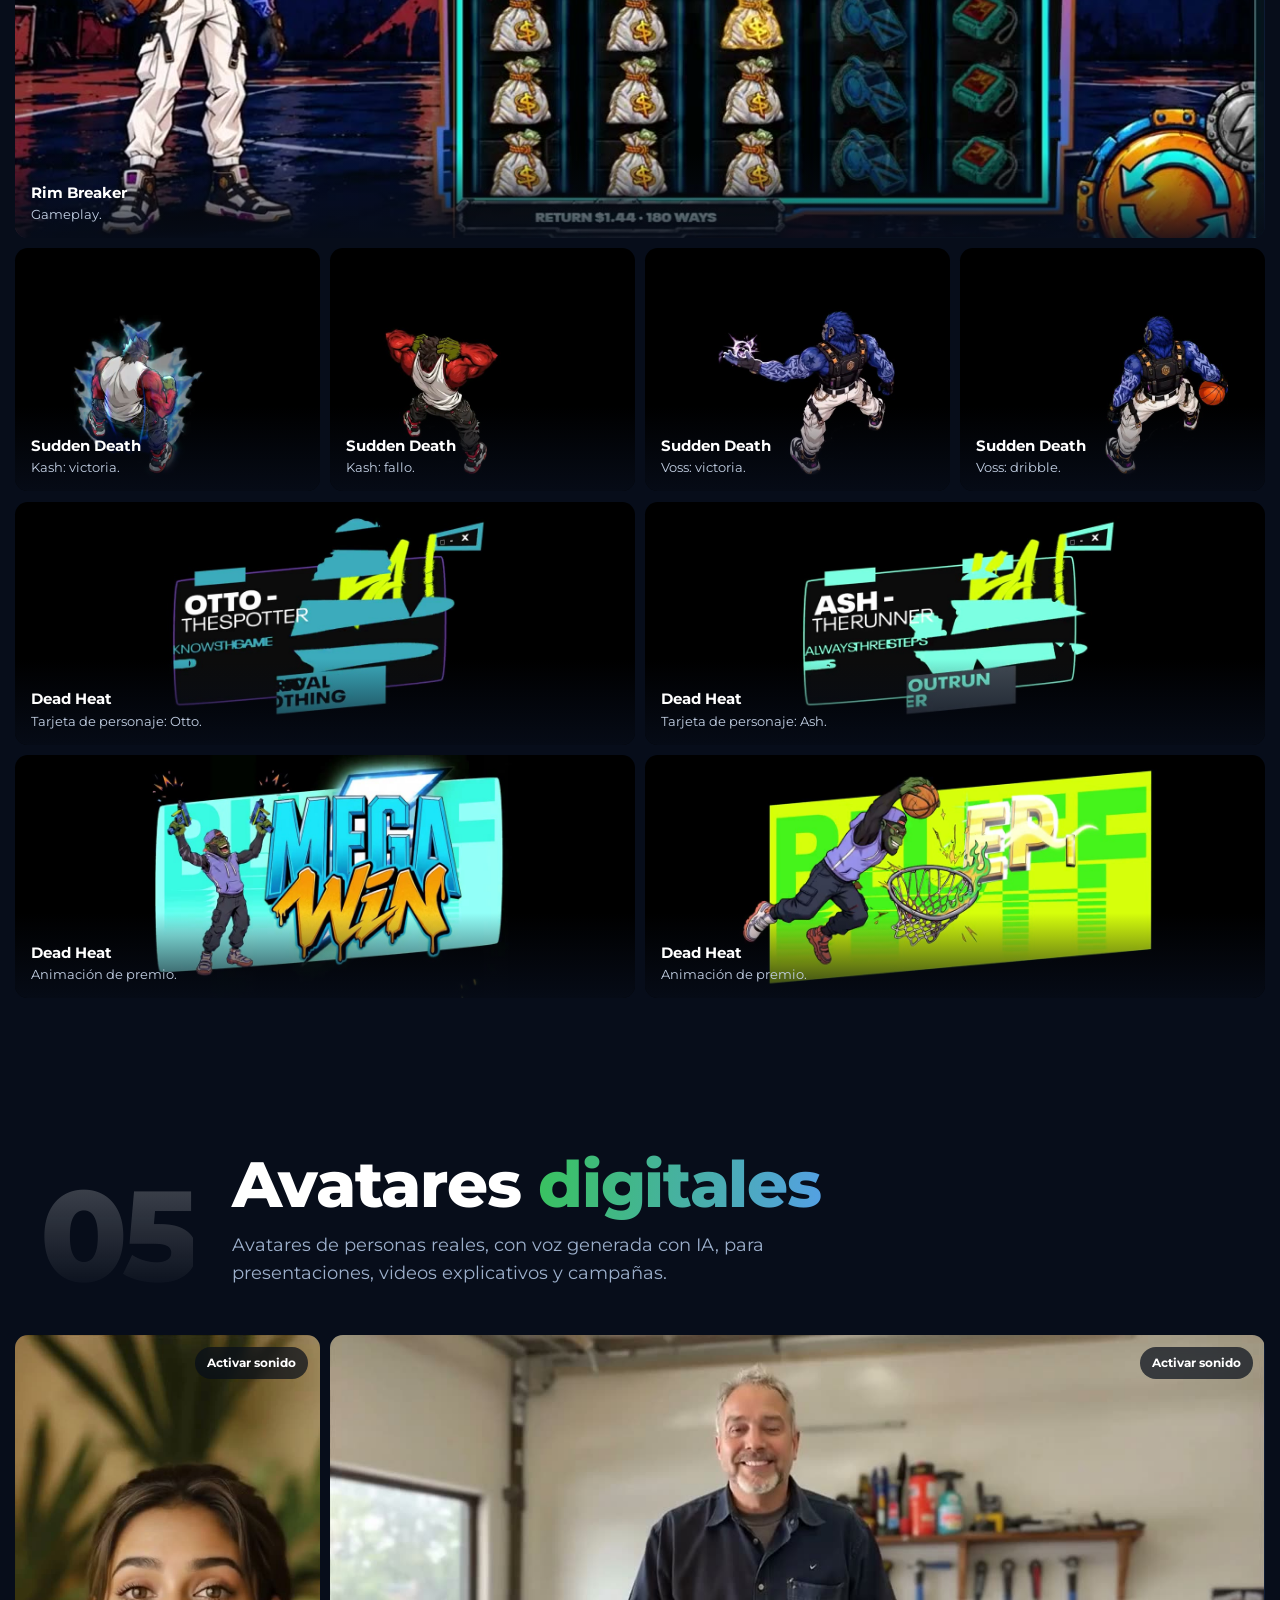
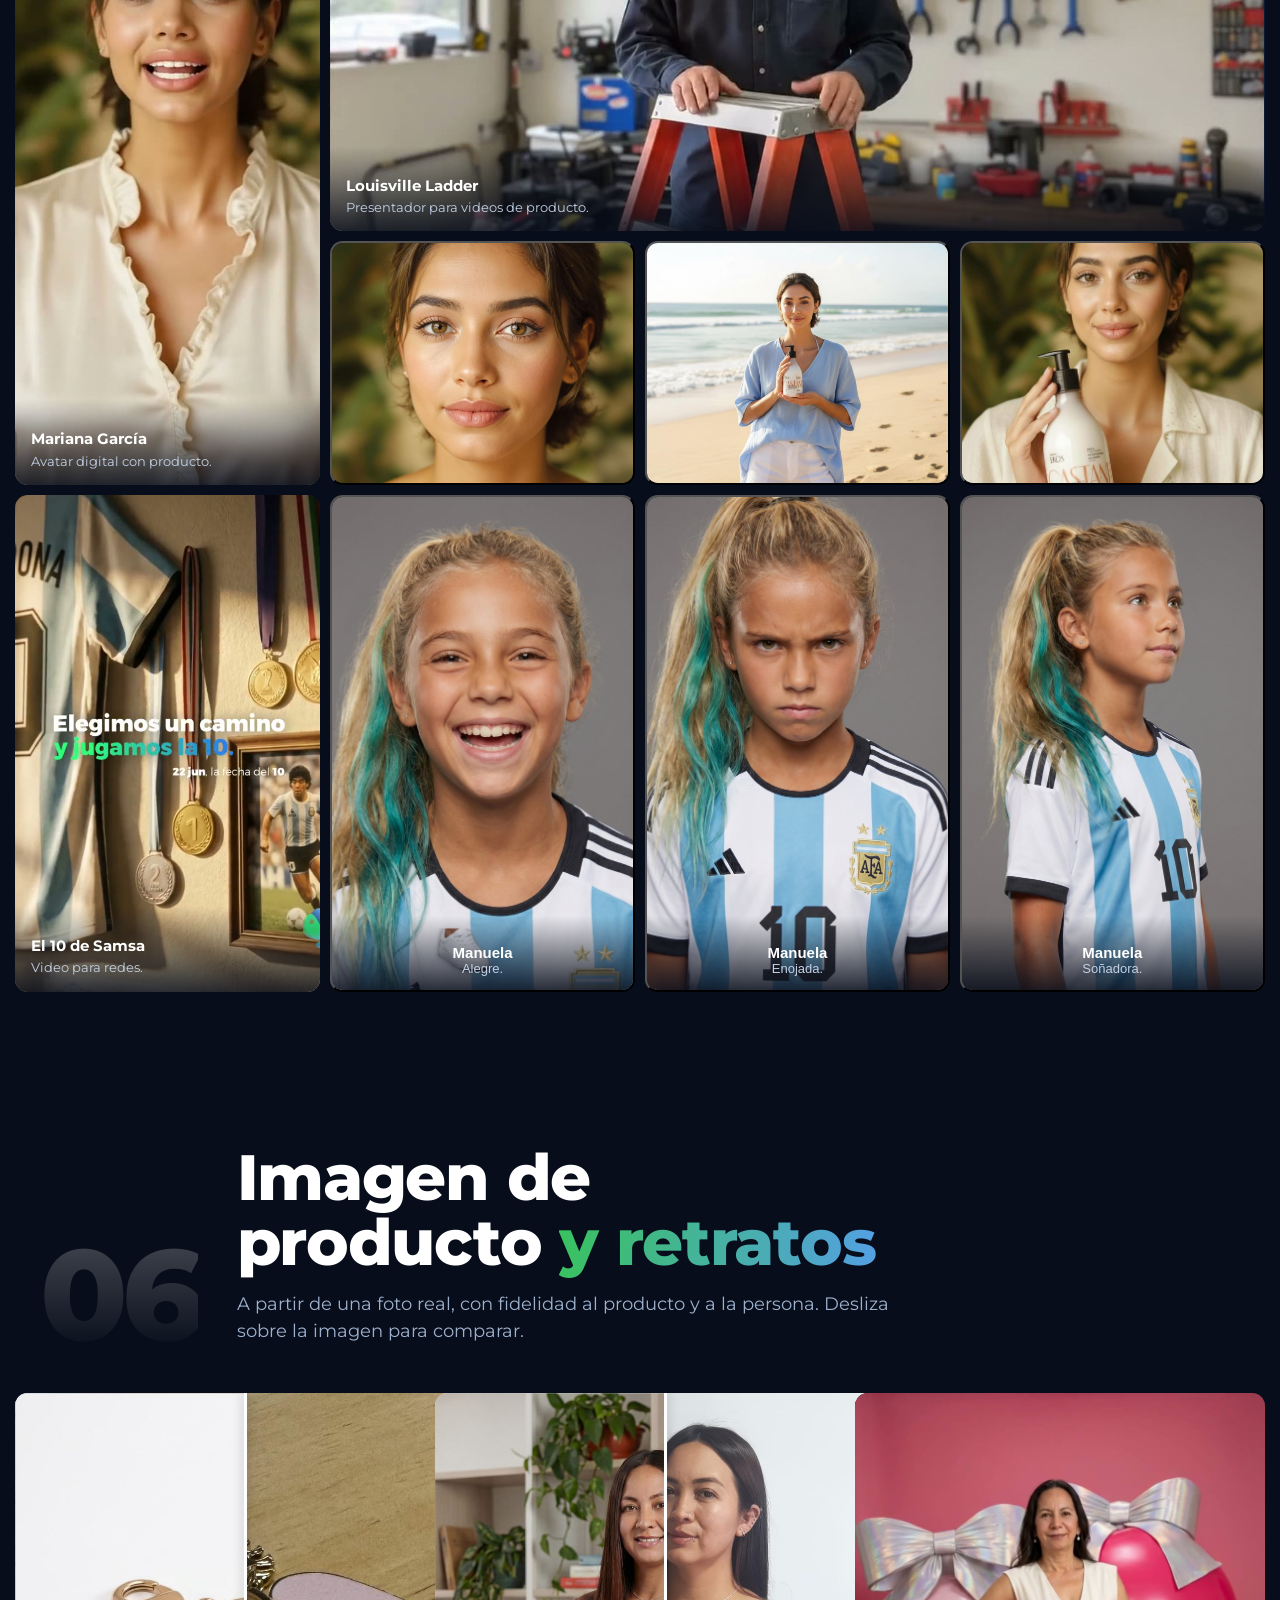
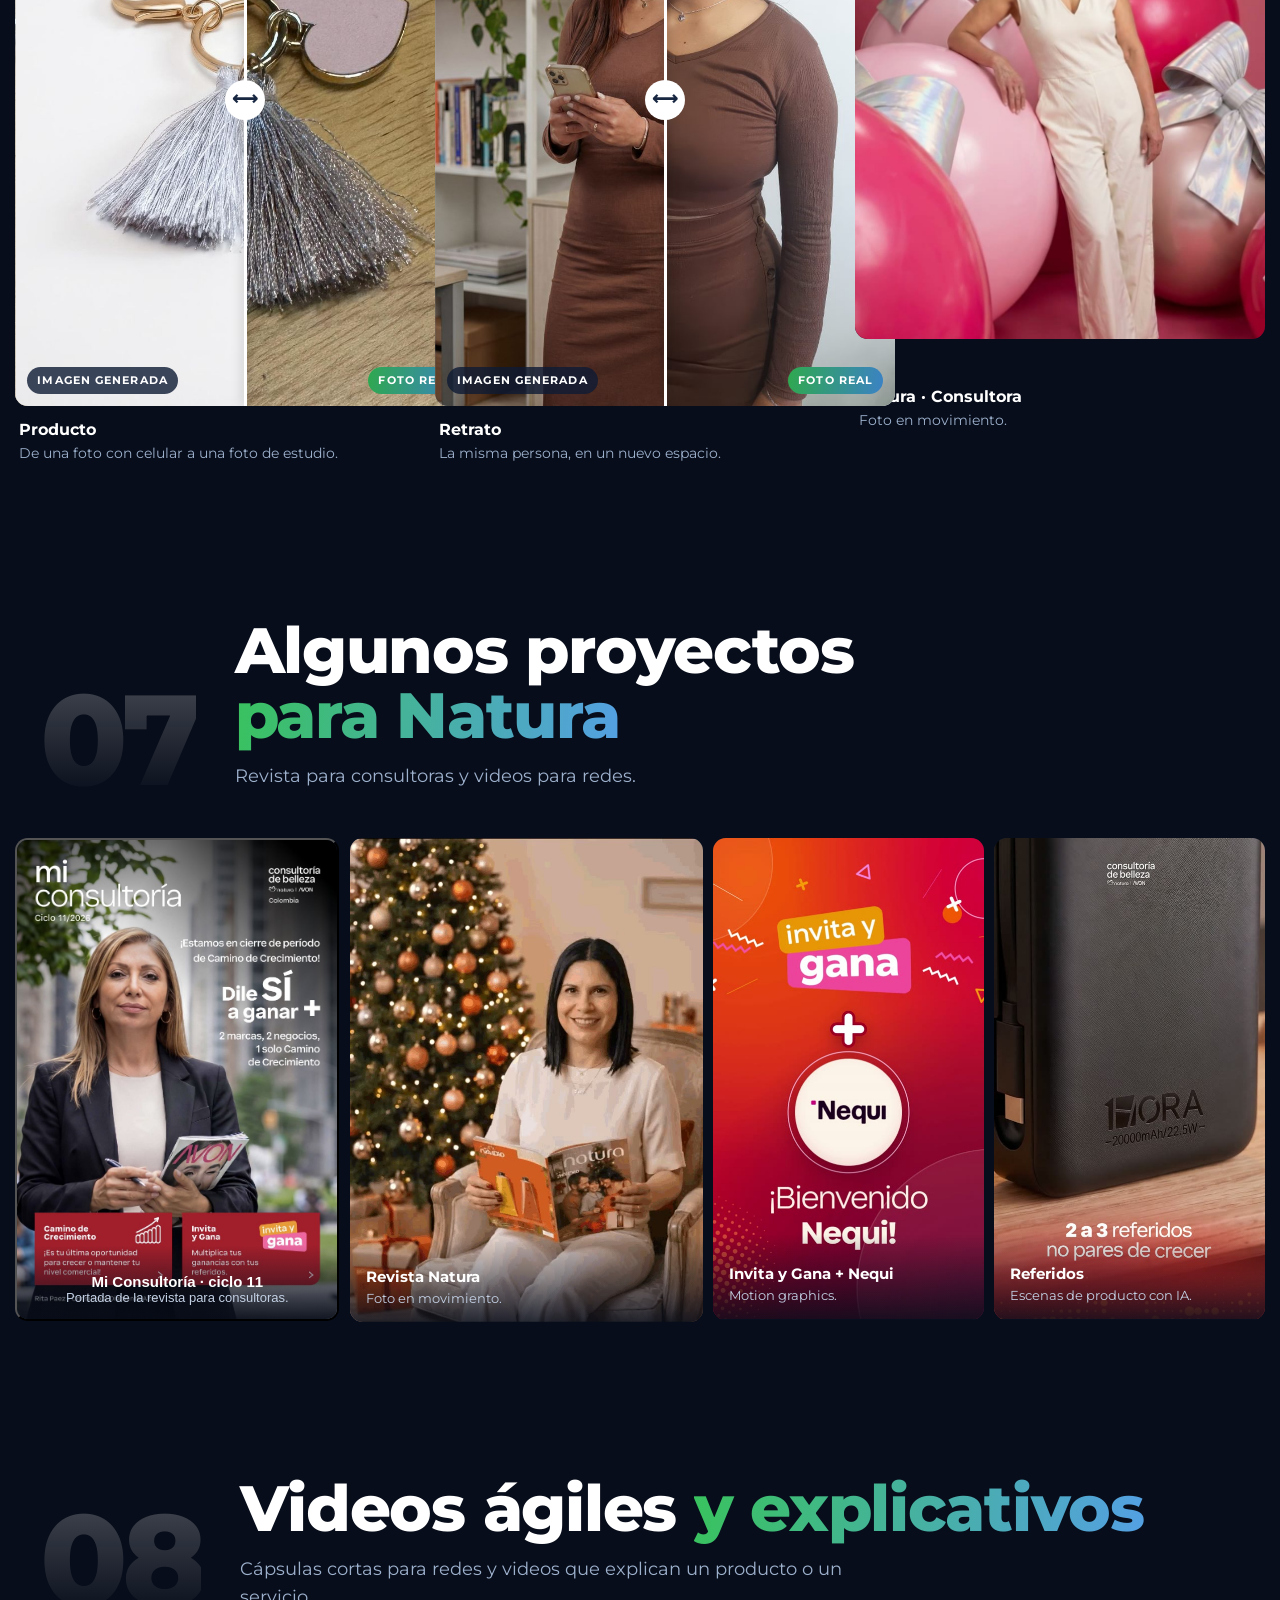
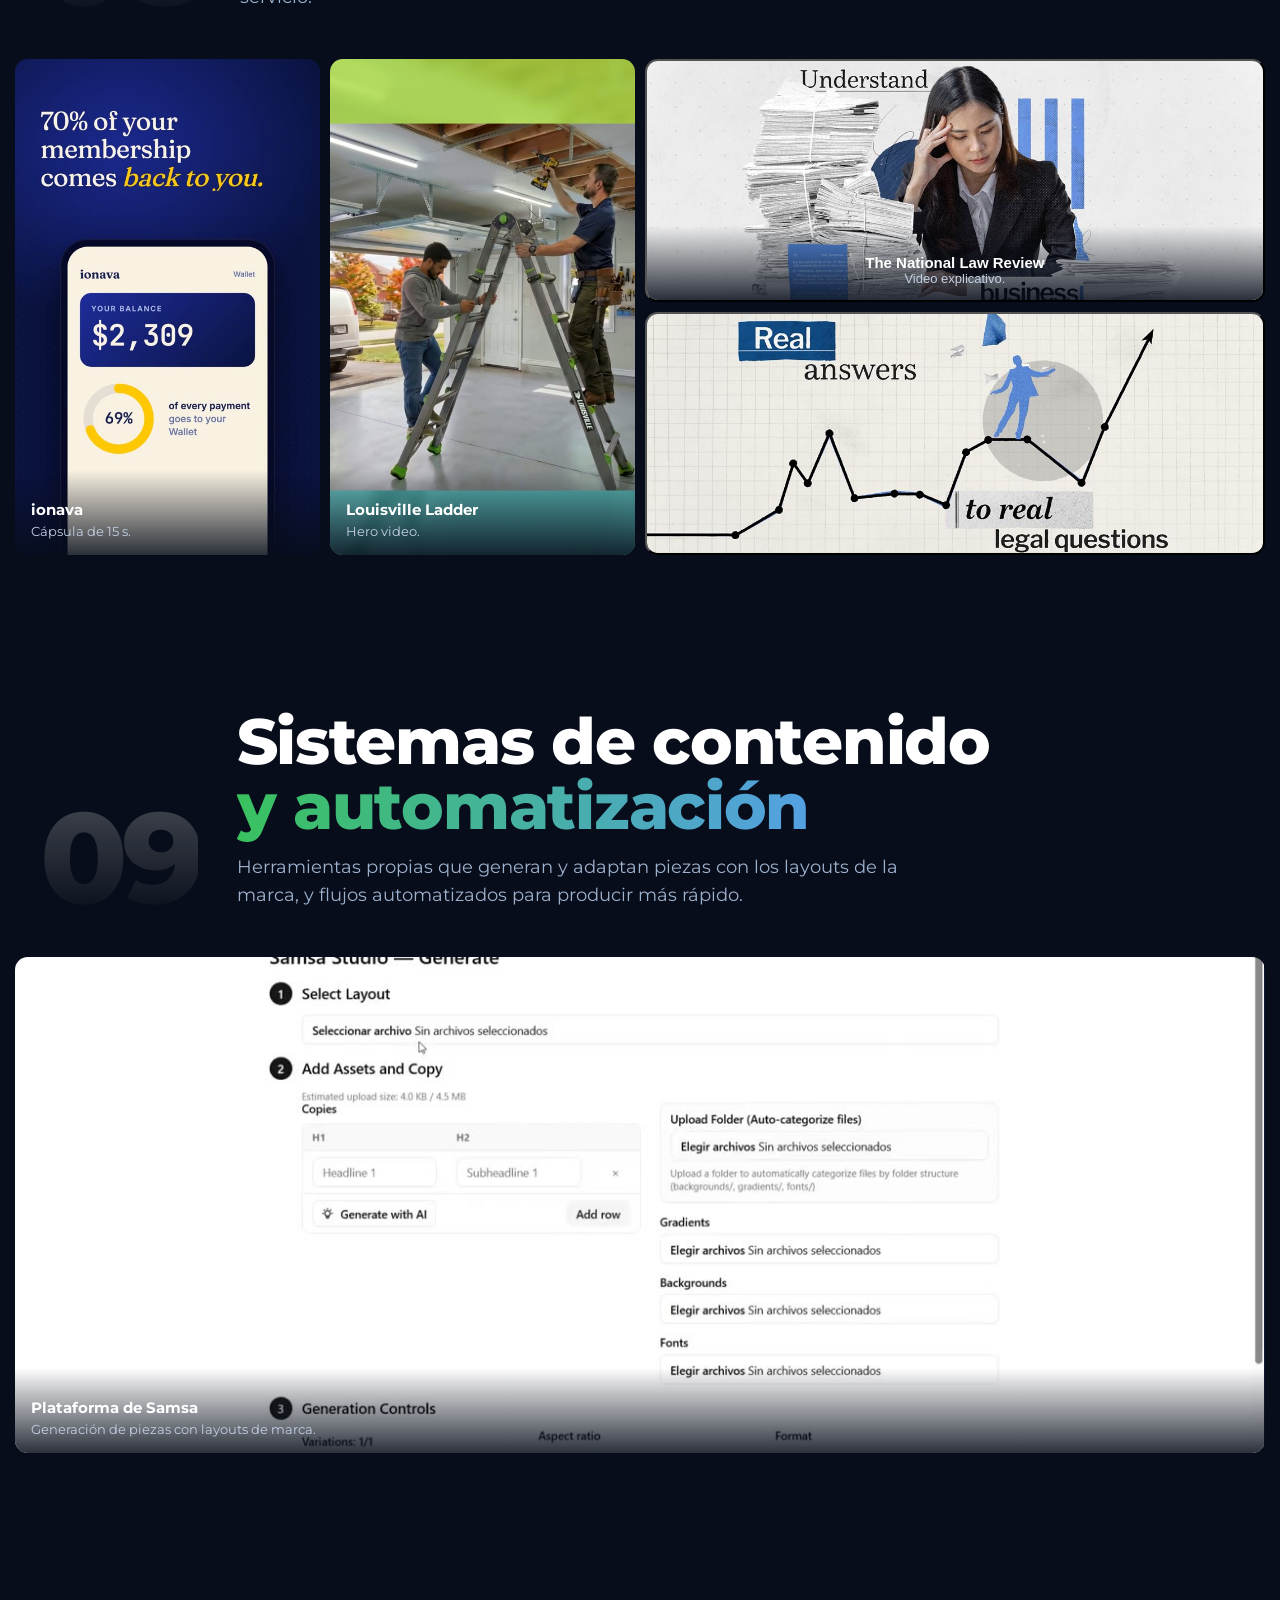
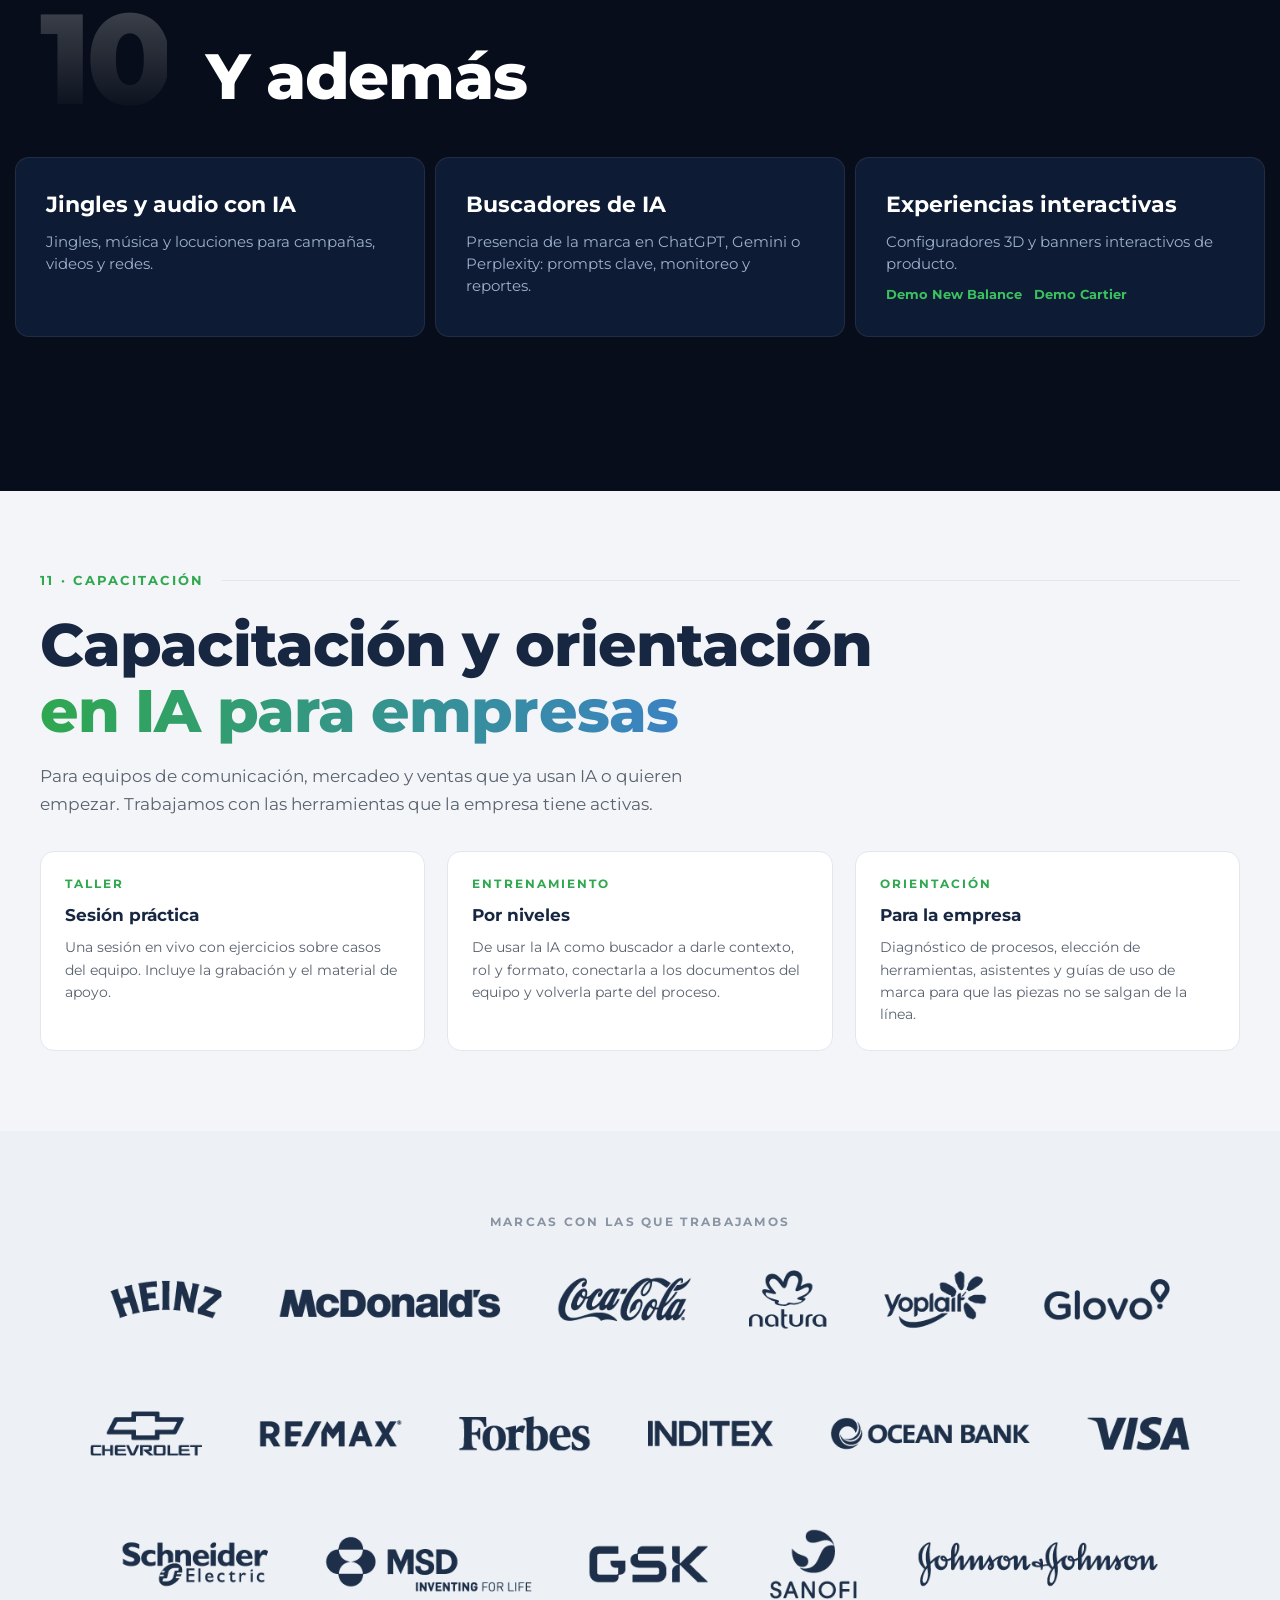
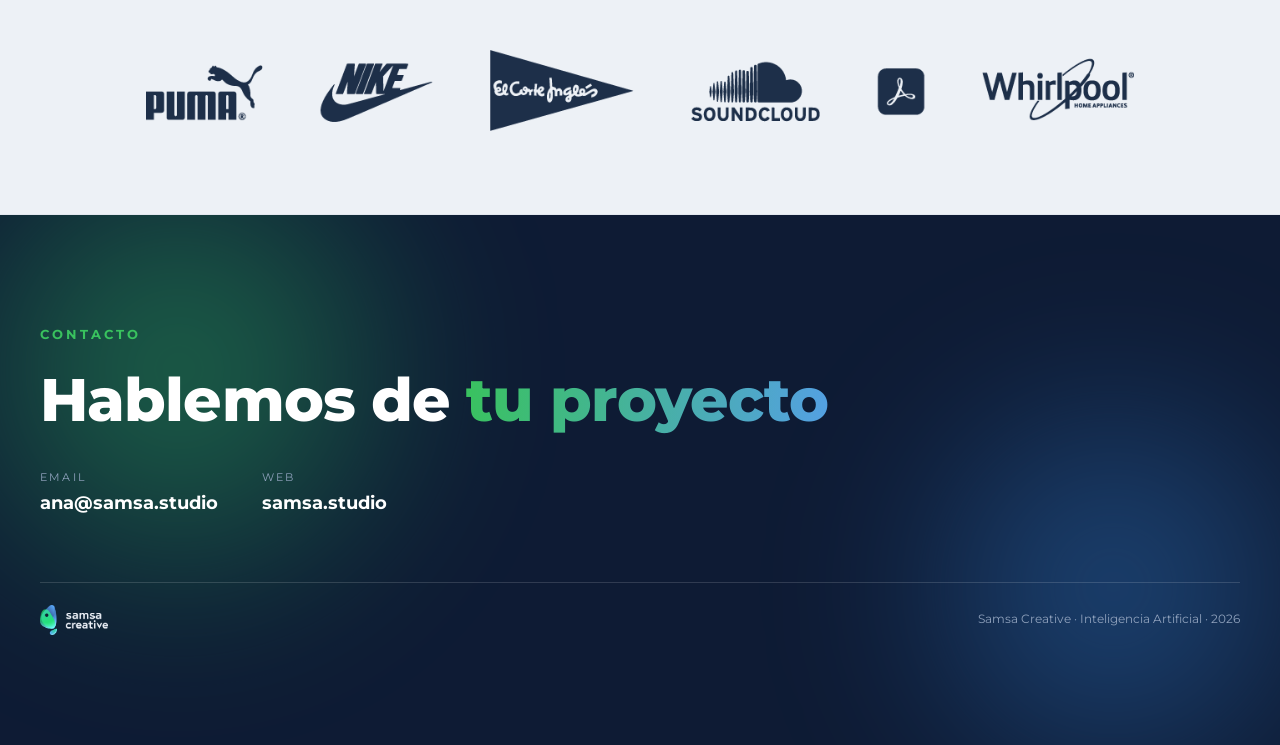
==== commit 5698972c: "Fuera la ilustración de personajes Co-Authored-By: Claude Opus 5.5 <noreply@anthropic.com>" ====
--- a/index.html
+++ b/index.html
@@ -800,7 +800,6 @@
     <button class="tile zoom r2" data-src="img/ppt-live-1.jpg"><img src="img/ppt-live-1.jpg" alt="Un basquetbolista clavando el balón entre humo verde." loading="lazy"><figcaption><b>Personajes realistas</b>Para campañas de deporte y música.</figcaption></button>
     <button class="tile zoom r2" data-src="img/ppt-live-2.jpg"><img src="img/ppt-live-2.jpg" alt="Un joven con buzo verde y audífonos bajo luces de concierto." loading="lazy"></button>
   </div></div>
-  <div class="full-w" style="margin-top:clamp(6px,.8vw,12px)"><button class="tile zoom" style="display:block;width:100%;aspect-ratio:1100/617" data-src="img/ppt-design-1.jpg"><img src="img/ppt-design-1.jpg" alt="Personajes ilustrados: un soldado, jugadores de fútbol americano y un señor con paraguas." loading="lazy"><figcaption><b>Ilustración</b>Personajes en distintos estilos.</figcaption></button></div>
   <div class="wide sub"><span class="tk">Concepto de marca · Amores Inesperados</span><h3>Personajes para una marca</h3><p>Creamos el universo y los personajes de una marca: key visual, personalidad y un set de expresiones animadas para cada uno, listos para producir piezas, videos y contenido.</p></div>
   <div class="full-w"><div class="nrow nrow--fruti">
     <button class="tile zoom" style="aspect-ratio:611/592" data-src="img/fruti-key.jpg"><img src="img/fruti-key.jpg" alt="Lima y Limón, dos personajes de fruta con uniformes azules, en una cervecería." loading="lazy"><figcaption><b>Key visual</b>Lima y Limón en la cervecería.</figcaption></button>
